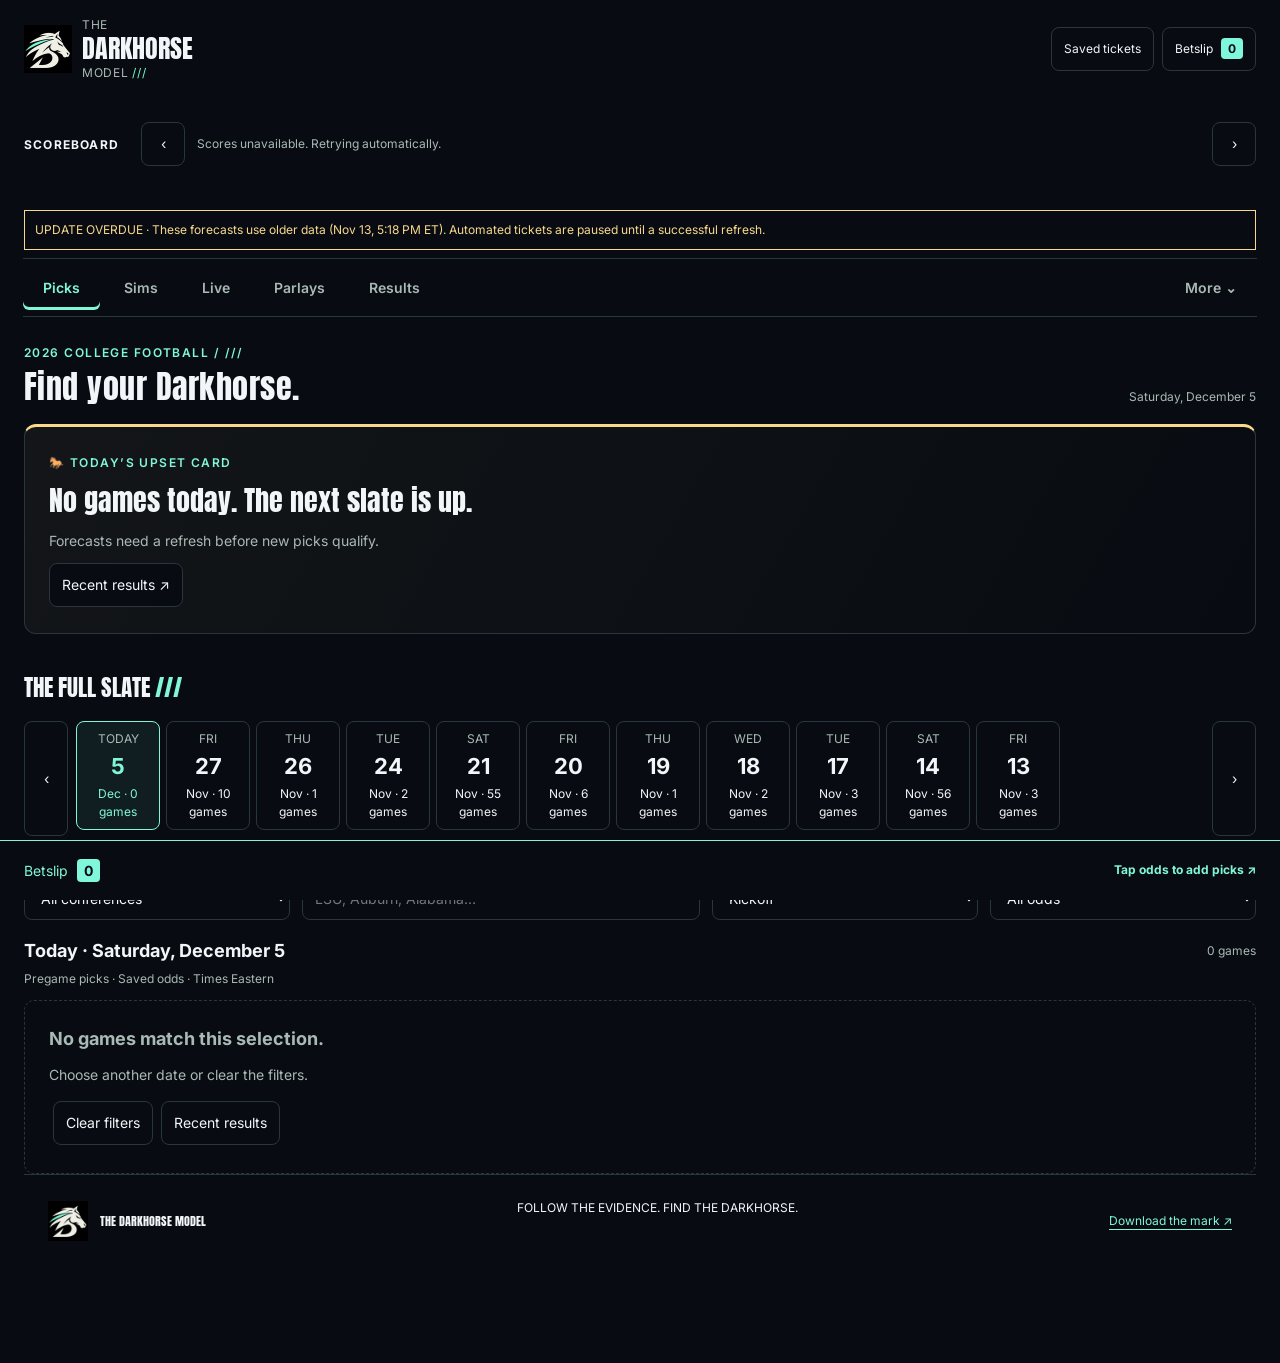
==== index.html @ 5a277da5 "Refresh Darkhorse data and preserve pregame forecasts" ====
<!doctype html><html lang="en"><head><meta charset="utf-8"><meta name="viewport" content="width=device-width,initial-scale=1"><title>The Darkhorse Model — College football intelligence</title><meta name="description" content="Real college football data, matchup forecasts, upset signals and transparent historical testing."><link rel="preload" href="assets/fonts/font-3.woff2" as="font" type="font/woff2" crossorigin><link rel="preload" href="assets/fonts/anton.woff2" as="font" type="font/woff2" crossorigin><link rel="stylesheet" href="fonts.css?v=20261108-redesign2"><link rel="stylesheet" href="style.css?v=20261108-redesign2"><link rel="stylesheet" href="seabiscuit.css?v=20261108-redesign2"><link rel="stylesheet" href="darkhorse-brand.css?v=20261108-redesign2"><link rel="icon" type="image/webp" href="assets/darkhorse-mark-96.webp"><meta name="theme-color" content="#090e0d"><link rel="stylesheet" href="matchup-brief.css?v=20261108-redesign2"><link rel="stylesheet" href="team-rankings.css?v=20261108-redesign2"><link rel="stylesheet" href="started-games.css?v=20261108-redesign2"><link rel="stylesheet" href="gameday.css?v=20261108-neon-picks"><link rel="canonical" href="https://darkhorsecfb.com/">
<meta property="og:type" content="website"><meta property="og:title" content="The Darkhorse Model | College Football Picks"><meta property="og:description" content="Outright underdogs. Real evidence. Explore model picks, Seabiscuit plays and matchup research."><meta property="og:url" content="https://darkhorsecfb.com/"><meta property="og:image" content="https://darkhorsecfb.com/assets/darkhorse-social-1200x630.png"><meta property="og:image:width" content="1200"><meta property="og:image:height" content="630"><meta name="twitter:card" content="summary_large_image"><meta name="twitter:site" content="@darkhorsecfb"><meta name="twitter:title" content="The Darkhorse Model"><meta name="twitter:description" content="Follow the evidence. Find the Darkhorse."><meta name="twitter:image" content="https://darkhorsecfb.com/assets/darkhorse-social-1200x630.png"></head><body class="gameday boot"><a class="brand-skip" href="#mainNavigation">Skip to the picks</a>
<header class="darkhorse-header">
<div class="masthead-foot"><span>INDEPENDENT COLLEGE FOOTBALL INTELLIGENCE</span><span class="status">CHECKING DATA UPDATE</span></div>
<a class="dh-brand" href="#" aria-label="The Darkhorse Model home"><img src="assets/darkhorse-mark-96.webp" alt="" width="48" height="48"><span class="brand-lockup"><small>THE</small><strong>DARKHORSE</strong><small>MODEL <i aria-hidden="true">///</i></small></span></a>
<div class="brand-signature" aria-hidden="true"><span>FOLLOW THE EVIDENCE.</span><span>FIND THE DARKHORSE.</span></div>
</header><main>


<div id="loading" role="status">Loading model picks…</div><nav id="mainNavigation" aria-label="Model sections"><button class="active" data-tab="slate">01 / Conference hub</button><button data-tab="lab">02 / Matchup report</button><button data-tab="archive">03 / History</button><button data-tab="test">04 / Prediction results</button><button data-tab="method">05 / How it works</button></nav><div id="rankingLegend" aria-label="Ranking sources and dates"></div><section id="lab" class="tab" hidden><div class="picker"><label>Conference<select id="matchConference"><option value="all">All conferences</option></select></label><label>Choose a scheduled matchup<select id="game"><option>Loading games…</option></select></label><div><div class="eyebrow">NO MANUAL STAT ENTRY</div><small>All team statistics are calculated from loaded games.</small></div></div><div class="notice"><b>RESEARCH MODEL</b> Real data; experimental probabilities. Check the matchup intelligence report for availability, QB evidence, weather and situational coverage. Context reports do not change the main score unless explicitly marked.</div><div class="layout"><div><article><div class="sectionhead"><div><div class="eyebrow" id="kickoff"></div><h2 id="matchTitle">Matchup</h2></div><span class="pill" id="label"></span></div><p id="venue" class="tiny"></p><h3 id="headline"></h3><p id="verdict"></p><p id="matchCoverage" class="tiny" aria-live="polite"></p><div id="coachChangeReport"></div><div class="stormmeter"><span>THE MATCHUP, EXPLAINED</span><b id="stormcount"></b></div><div id="signals"></div></article><article><h2>The numbers behind the matchup</h2><p class="tiny">Current season through the latest checked inputs. “Successful plays” gain enough yards to keep a drive on track. For defensive success allowed, lower is better. Rankings compare the teams in the loaded upcoming schedule.</p><div class="tablewrap"><table id="comparison"></table></div><details class="technical"><summary>What do these stats mean?</summary><p><b>Team strength rating:</b> a rating based on previous wins and losses, with more credit for beating stronger opponents. Higher means stronger. This is also called Elo.</p><p><b>Successful play:</b> gains at least half the yards needed on first down, 70% on second down, or enough for a first down on third or fourth down.</p><p><b>Successful-play advantage:</b> your offense’s successful-play rate minus the rate your defense allows. A positive number is favorable. “pp” means percentage points: 45% minus 40% equals +5 percentage points.</p><p><b>Big-play rate:</b> the share of counted offensive plays gaining at least 20 yards. Small samples are blended toward a common baseline so one game does not dominate the rating.</p></details></article><article class="odditiespanel"><div class="eyebrow">THE DEEP CUTS</div><h2>Matchup oddities</h2><p class="tiny">Verified history and player performances. Interesting context—not automatic prediction bonuses. Current coach and player facts are available only where verified.</p><div id="oddities"></div></article><article class="historypanel"><div class="eyebrow">THE RIVALRY FILE</div><h2>These teams have a history.</h2><div id="historySummary"></div><div class="historyfilters"><button data-history="all" class="active">All meetings</button><button data-history="venue">At this stadium</button></div><div id="historyTable" class="tablewrap"></div><p id="historyNote" class="tiny"></p></article><article><h2>Venue & schedule</h2><div id="contextReport"></div></article><article id="matchupIntelligence"><div class="eyebrow">MATCHUP INTELLIGENCE</div><h2>The details that matter.</h2><div id="contextStatus" role="status">Loading matchup research…</div><div id="contextCards"></div></article></div><aside><article class="forecast"><div class="eyebrow">PROJECTED SCORE · MAIN PICK</div><div id="marketInfo" class="marketinfo"></div><div class="score"><div><div id="awayLogo" class="scorelogo"></div><span id="an"></span><strong id="as"></strong><small>AWAY</small></div><span class="dash">:</span><div><div id="homeLogo" class="scorelogo"></div><span id="hn"></span><strong id="hs"></strong><small>HOME</small></div></div><div class="prob"><span id="ap"></span><span id="hp"></span></div><div class="track"><i id="bar"></i></div><p id="scoreNote"></p><p id="range"></p><div id="matchMeter"></div><div id="similarUpsets"></div><div class="metrics"><div><small>UNDERDOG WIN CHANCE</small><b id="upset"></b></div><div><small>21+ POINT WIN, EITHER TEAM</small><b id="blowout"></b></div></div><p id="edge"></p><button id="export">Export matchup report ↓</button><p class="tiny">Rounded score picks. A one-point display tiebreak goes to the model favorite when rounding would produce a tie (home team for an exact 50/50); win probabilities remain unchanged. Not an overtime simulation.</p></article><article><h2>Why the model leans this way</h2><div id="driverSummary"></div><details class="technical"><summary>See the calculation</summary><p class="tiny">These numbers describe the model’s calculation, not guaranteed effects. Positive numbers move the pick toward the home team; negative numbers move it toward the visitor. The starting value (“intercept”) and all contributions add up to the predicted point difference.</p><div id="drivers"></div></details></article><article><h2>Source check</h2><div id="sources"></div><p class="tiny">The update banner shows when forecast inputs were last checked. Refreshes are saved snapshots; scores and prices are not a real-time feed.</p></article></aside></div></section><section id="slate" class="tab"><article><div class="hubheading"><div><div class="eyebrow">THE SATURDAY BOARD</div><h2>Find your conference.</h2><p>Scores, upset signals and the stories behind the matchup.</p></div><span class="pill">2026 SEASON</span></div><div id="conferenceTabs" class="conferenceTabs"></div><div class="filters"><label>Conference<select id="conference"><option value="all">All conferences</option></select></label><label>Schedule<select id="week"><option value="this">This week</option><option value="next">Next week</option><option value="all">All loaded games</option></select></label><label>Sort within conference<select id="sort"><option value="date">Kickoff</option><option value="upset">Upset probability</option><option value="storm">Warning signals</option><option value="blowout">Blowout probability</option></select></label><label>Find a team<input type="search" id="search" placeholder="LSU, Auburn, Alabama…"></label></div><div id="startedGames" aria-live="polite"></div><div id="boardStats" class="boardStats"></div><p class="tiny">Conference membership is current. Cross-conference games are grouped separately when viewing all conferences. Forecasts use the latest successfully checked data shown above.</p><section class="spotlightsection"><div class="eyebrow">THE UPSET SHORTLIST</div><h2 id="spotlightTitle">Top upset signals this week</h2><p class="tiny">Ranked within your filters by different types of warning signs, then the model’s win probability for the market underdog. Posted, non-pick’em spreads only. This is a screening rule, not a validated betting recommendation.</p><div id="spotlight" class="gamegrid"></div></section><p class="tiny" id="oddsTimestamp"></p><div id="radar"></div></article></section><section id="archive" class="tab" hidden><article><div class="eyebrow">2016–2026 · MATCHUP ARCHIVE</div><h2>The history room.</h2><p>Select any two teams. Explore their meetings, final scores, last wins and stadium records.</p><div class="filters"><label>Team A<select id="historyA"></select></label><label>Team B<select id="historyB"></select></label><label>Stadium<select id="archiveVenue"><option value="">All stadiums</option></select></label></div><div id="archiveSummary"></div><div id="archiveTable" class="tablewrap"></div><p id="archiveNote" class="tiny"></p><h2>Series oddities</h2><div id="archiveFacts"></div><p class="tiny">Historical results are descriptive. The score model’s training window is still 2025–26; it does not treat old wins under different coaches as automatic point adjustments.</p></article></section><section id="test" class="tab" hidden><div id="pickResults" aria-live="polite"><article><h2>Our picks. The results.</h2><p>Loading saved picks…</p></article></div></section><section id="method" class="tab" hidden><article><div class="eyebrow">DATA FIRST. STORIES SECOND.</div><h2>What is—and isn’t—in this model.</h2><p id="dataSummary"></p><table><tr><th>Factor</th><th>Status</th><th>Use</th></tr><tr><td>Team strength / opponent quality</td><td>Included</td><td>Elo initialized equally in 2025, updated chronologically; 25% regression between seasons.</td></tr><tr><td>Net success rate / explosive plays</td><td>Included</td><td>Derived from earlier-date FBS play-by-play and adjusted for each opposing offense and defense. Small samples shrink toward average. Elo remains a separate previous-results feature.</td></tr><tr><td>Offense / defense / home & road</td><td>Included</td><td>Main FBS forecasts use current-season opponent-adjusted points, yards and success rates. Venue is separated during adjustment. Raw records and home/road splits remain descriptive; FCS games are excluded from adjusted performance.</td></tr><tr><td>Post–big win / look-ahead</td><td>Experimental</td><td>Big win = beating a team with pregame Elo ≥1600. Look-ahead = scheduled opponent within 14 days rated ≥100 Elo above current opponent.</td></tr><tr><td>Evening performance</td><td>Experimental</td><td>Kickoff ≥7 p.m. Eastern; not necessarily nighttime at the venue. TBA times excluded.</td></tr><tr><td>Head-to-head</td><td>Experimental / short history</td><td>2016–2026 meeting results and stadium filters are available in each matchup report. The experimental model still uses only recent 2025–26 residuals; older results are descriptive, not automatic point adjustments.</td></tr><tr><td>Specific stadium / crowd hostility</td><td>Partial</td><td>Home-field and team home/road residuals included. Exact-stadium records from loaded 2016–2026 games are displayed; stadium-specific effect and crowd intensity are not separately estimated.</td></tr><tr><td>Injuries / QB experience / motivation</td><td>Reported context</td><td>Public availability and QB evidence are refreshed where available. Numerical injury effects and motivation adjustments are not fitted.</td></tr><tr><td>Weather / travel / special teams</td><td>Reported context</td><td>Travel and available weather reports are refreshed. They are not numerical score adjustments; special teams modeling remains incomplete.</td></tr><tr><td>Market spread / TV channel</td><td>Displayed snapshot</td><td>ESPN game listings and provider odds, with retrieval timestamp. Market spread defines the underdog for the upset meter but does not change the underlying score prediction.</td></tr></table><h3>Play-level definitions</h3><p id="definitions"></p><p>Missing play-by-play is excluded from rate denominators, not counted as failed plays. Incomplete game coverage and excluded plays mean these are our calculated rates, not an official provider’s success-rate measure. No garbage-time filter is applied. Raw profile statistics are labeled separately from the opponent-adjusted estimates used in the main FBS forecast.</p><h3>Training and testing</h3><p>Two standardized ridge regressions predict home margin and combined points (fixed penalty 30). The core model uses Elo, home field and opponent-adjusted net success rate, scoring balance, scoring environment, explosive rate and yards. Separate offensive and defensive ratings are fitted to earlier-date FBS results with three game-equivalents of shrinkage per team. This replaces raw performance inputs; no extra schedule bonus is added. Non-FBS matchups retain the unadjusted forecast and are labeled. The context model adds home/road residuals, rest, post-win, look-ahead, evening and series effects. Team-specific residuals are heavily shrunk. Rankings are descriptive and are not added again as separate predictors.</p><p>Pregame snapshots use only results from earlier calendar dates. Training begins with 100 eligible games; each later date is held out together. Eligibility requires at least three prior games and 80 eligible offensive plays for each team. Model weights are then refit on all eligible completed games for upcoming forecasts. Source corrections and retrospective schedule availability mean this is a reconstructed backtest, not a fully archived point-in-time production trial.</p><p>Win and 21+ margin probabilities use a normal distribution of margin error. Held-out intervals use each training fit’s residual standard deviation (floor 10 points); upcoming forecasts use held-out error spread when enough observations exist. These intervals do not include all parameter, injury or data uncertainty. A normal approximation misses some football scoring structure.</p><h3>Matchup oddities</h3><p>Team streaks, last wins, one-score finishes, venue records and extreme results are calculated from loaded 2016–2026 regular-season schedules. They are not all-time claims; postseason completeness is not guaranteed. Coach trivia is sourced from official reporting. Player facts match athlete IDs in current 2026 rosters to prior 2023–26 matchup box scores, with explicit sample counts. These are descriptive performances, not proof a player performs better against that opponent than against other schools. Facts do not add points to the forecast.</p><h3>Upset meter & weekly shortlist</h3><p>The meter shows the model’s win probability for the market underdog. Missing spreads and pick’em games have no market underdog and no upset percentage. Risk labels are editorial: below 20% lower, 20–34% live possibility, 35–50% elevated, above 50% model favors the upset. The top three games in your filters are ranked by number of different warning-sign types, then win probability, and require a posted nonzero market spread. This rule is not itself backtested.</p><p>Sportsbook spread and model spread are separate. A negative number means that team is favored by that many points. Provider odds are retrieved snapshots, not live prices or bookmaker-update timestamps. TV listings can change, and unconfirmed kickoff times display TBA.</p><h3>The “perfect storm” standard</h3><p>We group warning signs into independent evidence families: competitive baseline, efficiency, location/schedule, and recent series. Three aligned families trigger “Multiple upset signals.” This is a transparent explanation rule, not a validated storm classifier. It cannot certify a perfect storm while major injury or QB inputs are missing. Blowout probability is shown separately; high variance can increase both upset and blowout tails.</p><h3>Data sources & next connections</h3><p><a href="https://www.espn.com/college-football/scoreboard" target="_blank" rel="noreferrer">ESPN schedules, results and game play-by-play</a> supply this snapshot. <a href="https://api.collegefootballdata.com/getting-started" target="_blank" rel="noreferrer">CollegeFootballData authenticated API access</a> is a possible next source for more historical advanced data. Historical regular-season schedules cover 2016–2026; postseason completeness is not guaranteed and missing team-seasons are disclosed. No API credential is configured here. The daily updater retrieves schedules, results and public availability reports. Numerical injury effects and a comprehensive historical motivation database are not yet fitted.</p></article><details class="technical"><summary>Historical model testing · separate from our saved-pick record</summary><div class="notice">The legacy-model evaluation below retains its original test cohort through October 18. It does not measure the new opponent-adjusted model; see its separate comparison in Prediction results. Current forecasts are rebuilt separately from this frozen historical test. <a href="integration-audit.json">Latest integration test</a> · <a href="model-archive-2026-10-20.json">Archived October 20 forecasts</a>.</div><article id="upsetHistory"></article><article><div class="eyebrow">SHOW THE WORK</div><h2>How accurate has the model been?</h2><p id="testIntro"></p><div id="testSummary" class="plainstats"></div><div class="notice">This is a test on past games, not a record of picks made live. It does not show whether the model beats sportsbook spreads.</div><div id="modelFinding" class="notice"></div><details class="technical"><summary>See detailed accuracy numbers</summary><p>A lower error means predictions were closer to the results. “Brier score” measures how close win probabilities were to what happened: lower is better. A model promising 80% ranges should contain the real result roughly 8 times out of 10.</p><div class="tablewrap"><table id="metrics"></table></div><h3>Did the win chances match reality?</h3><p>For example, teams given a 60% chance should win about 6 times out of 10 over many games. Small groups can vary a lot.</p><div class="tablewrap"><table id="calibration"></table></div></details><h3>Past games: our pick vs. the result</h3><p class="tiny">These picks were calculated afterward using earlier-game information. “Correct winner” does not necessarily mean the predicted score was close.</p><div class="tablewrap"><table id="heldout"></table></div></article></details></section><footer class="brand-footer"><a href="#" class="brand-footer-name"><img src="assets/darkhorse-mark-96.webp" width="55" height="55" alt="">THE DARKHORSE MODEL</a><span>FOLLOW THE EVIDENCE. FIND THE DARKHORSE.</span><a class="brand-download" href="assets/darkhorse-mark.png" download="darkhorse-logo.png">Download the mark ↗</a></footer></main><script src="live-updates.js?v=20261108-redesign1"></script><script src="team-rankings.js?v=20261108-neon-picks"></script><script src="started-games.js?v=20261108-redesign1"></script><script src="gameday-engine.js?v=20261108-redesign1"></script><script src="app.js?v=20261108-redesign3"></script><script src="seabiscuit.js?v=20261108-redesign1"></script><script src="parlays.js?v=20261108-redesign1"></script><script src="live-scores.js?v=20261108-redesign1"></script><script src="gameday.js?v=20261114-sims2"></script></body></html>
---- fonts.css ----
@font-face {
  font-family: 'Barlow Condensed';
  font-style: normal;
  font-weight: 600;
  font-display: swap;
  src: url(./assets/fonts/font-0.woff2) format('woff2');
}
@font-face {
  font-family: 'Barlow Condensed';
  font-style: normal;
  font-weight: 700;
  font-display: swap;
  src: url(./assets/fonts/font-1.woff2) format('woff2');
}
@font-face {
  font-family: 'Barlow Condensed';
  font-style: normal;
  font-weight: 800;
  font-display: swap;
  src: url(./assets/fonts/font-2.woff2) format('woff2');
}
@font-face {
  font-family: 'Inter';
  font-style: normal;
  font-weight: 400;
  font-display: swap;
  src: url(./assets/fonts/font-3.woff2) format('woff2');
}
@font-face {
  font-family: 'Inter';
  font-style: normal;
  font-weight: 500;
  font-display: swap;
  src: url(./assets/fonts/font-4.woff2) format('woff2');
}
@font-face {
  font-family: 'Inter';
  font-style: normal;
  font-weight: 600;
  font-display: swap;
  src: url(./assets/fonts/font-5.woff2) format('woff2');
}
@font-face {
  font-family: 'Inter';
  font-style: normal;
  font-weight: 700;
  font-display: swap;
  src: url(./assets/fonts/font-6.woff2) format('woff2');
}
@font-face {
  font-family: 'Inter';
  font-style: normal;
  font-weight: 800;
  font-display: swap;
  src: url(./assets/fonts/font-7.woff2) format('woff2');
}

@font-face{font-family:Anton;src:url(./assets/fonts/anton.woff2) format('woff2');font-style:normal;font-weight:400;font-display:swap}
---- style.css ----
/* Shared controls and research layouts. Brand and dashboard tokens have separate owners. */
*{box-sizing:border-box}html{color-scheme:dark;scroll-behavior:smooth;scroll-padding-top:80px}body{margin:0;font:14px/1.5 Inter,Arial,sans-serif;background:var(--bg);color:var(--ink)}[hidden]{display:none!important}button,input,select,textarea{font:inherit}button,a,input,select,summary{touch-action:manipulation}button,select,input,summary{min-height:44px}button,select,input{border:1px solid var(--line);border-radius:8px;background:var(--bg);color:var(--ink);padding:10px 12px}button,summary{cursor:pointer}button:hover,a:hover{color:var(--mint,var(--brand-mint));border-color:var(--mint,var(--brand-mint))}button:disabled{opacity:.65;cursor:not-allowed}button:focus-visible,a:focus-visible,input:focus-visible,select:focus-visible,summary:focus-visible,[tabindex]:focus-visible{outline:3px solid var(--mint,var(--brand-mint));outline-offset:3px}a{color:var(--mint,var(--brand-mint));text-underline-offset:4px}h1,h2,h3,h4,p{margin:0 0 12px}h1{font-size:32px;line-height:1.12}h2{font-size:24px;line-height:1.2}h3{font-size:18px}small,.tiny,.eyebrow,.tag,.pill{font-size:12px}.eyebrow{letter-spacing:.12em;font-weight:600;color:var(--mint,var(--brand-mint))}small,.tiny{color:var(--muted)}img{max-width:100%}article{border:1px solid var(--line);border-radius:12px;padding:20px;margin:0 0 16px}main{max-width:1320px;margin:auto;padding:0 24px 36px}.tab{min-width:0}.layout{display:grid;grid-template-columns:minmax(0,1.5fr) minmax(300px,1fr);gap:20px}.layout>*{min-width:0}.sectionhead,.sectionhead>div,.sectionhead h2{min-width:0}.sectionhead,.sectionhead>div,.prob,.sectionhead,.marketinfo,.metrics,.seriesstats,.tablewrap .historyteam{display:flex;gap:12px;justify-content:space-between}.metrics,.seriesstats{flex-wrap:wrap}.metrics>div,.seriesstats>div{flex:1;min-width:110px}.metrics b,.seriesstats b{display:block;font-size:24px}.picker,.filters{display:flex;flex-wrap:wrap;gap:12px;margin:20px 0}.picker label,.filters label{flex:1;min-width:180px}label{display:flex;flex-direction:column;gap:6px;font-size:12px;color:var(--muted)}input,select{width:100%;min-width:0}.tablewrap{max-width:100%;overflow:auto}table{width:100%;border-collapse:collapse;font-size:14px}th,td{text-align:left;padding:12px;border-bottom:1px solid var(--line)}td small{display:block}th{color:var(--muted)}details{border:1px solid var(--line);border-radius:8px;margin:12px 0;padding:0 14px}summary{padding:12px 0;font-weight:600}details>article{border:0;padding:12px 0}details p{margin:12px 0}.notice,.empty,.contextrow,.signal,.factcard{border-bottom:1px solid var(--line);padding:16px 0}.notice{font-size:13px;color:var(--muted)}.teamlogo{width:36px;height:36px;object-fit:contain;flex-shrink:0}.ranked-name{display:flex;flex-direction:column;gap:4px}.ranked-matchup{display:flex;gap:8px;align-items:center}.score{display:grid;grid-template-columns:1fr 20px 1fr;gap:10px;text-align:center;margin:20px 0}.score strong{display:block;font:48px/1.2 Anton,'Barlow Condensed',sans-serif}.scorelogo img{width:48px;height:48px}.dash{align-self:center}.prob{font-size:13px}.track,.metertrack{height:8px;background:var(--line);border-radius:9px;overflow:hidden;margin:10px 0}.track i,.metertrack i{display:block;height:100%;background:var(--mint)}.meterheading{display:flex;justify-content:space-between}.meterticks{display:flex;justify-content:space-between;font-size:12px}.meterlabel{display:block;margin:12px 0}.marketinfo{flex-wrap:wrap}.marketinfo p{width:100%;font-size:12px;color:var(--muted)}.marketinfo b,.marketinfo small{display:block}.driver{display:flex;justify-content:space-between;padding:8px;border-bottom:1px solid var(--line)}#driverSummary span{display:block}.historyteam{align-items:center}.historyteam img{width:26px;height:26px}.factsources a{display:inline-block;padding:10px}.historyfilters{display:flex;gap:8px}.technical{font-size:13px}.forecast{border-top:3px solid var(--mint)}.dh-chart svg{width:100%;height:auto}.dh-chart text{fill:var(--muted);font:12px Inter,sans-serif}.range-ends{display:flex;justify-content:space-between;font-size:12px}.gd-report-detail>article>h2{display:none}footer{max-width:1320px;margin:auto;border-top:1px solid var(--line);padding:24px;display:flex;justify-content:space-between;gap:20px;flex-wrap:wrap;font-size:12px}footer img{width:40px;height:40px;object-fit:contain}.brand-footer-name{min-height:44px;display:flex;align-items:center;gap:12px}.brand-footer-tagline{color:var(--muted)}@media(max-width:760px){main{padding:0 16px 28px}.layout{display:flex;flex-direction:column-reverse}.layout aside{width:100%}article{padding:16px}.picker{display:grid;grid-template-columns:1fr}.picker label{min-width:0}.picker>div,.notice{display:none}.score strong{font-size:40px}h1{font-size:28px}h2{font-size:22px}footer{padding:24px 16px}}@media(prefers-reduced-motion:reduce){html{scroll-behavior:auto}*,*:before,*:after{animation:none!important;transition:none!important;scroll-behavior:auto!important}}

footer>a{display:inline-flex;align-items:center;min-height:44px}

.tab{min-height:70vh}
---- seabiscuit.css ----
/* Weekly outright picks, with a separate Seabiscuit designation. */
.sb-week{padding:30px;border:1px solid #3e6d796e;border-radius:18px;background:radial-gradient(ellipse at 85% 0,#5542a92b,transparent 60%),linear-gradient(140deg,#0c2830b0,#101628 70%);box-shadow:0 15px 65px #0004;margin-bottom:28px;position:relative;overflow:hidden}.sb-week-head{display:flex;align-items:center;justify-content:space-between;gap:20px}.sb-week-head .eyebrow{font-size:12px;letter-spacing:.18em}.sb-week-head h2{font-size:clamp(31px,4.5vw,57px);font-weight:850;letter-spacing:-.055em;line-height:1;margin:15px 0 10px}.sb-week-head h2 span{color:#70fadd;text-shadow:0 0 30px #40ebbf55}.sb-week-head p{color:#aac2d6;font-size:13px;margin:0}.sb-week-head p b{color:#e1f8f6}.sb-count{display:flex;flex-direction:column;align-items:center;font-size:42px;font-weight:700;line-height:1;color:#93edda;padding:10px 15px;flex-shrink:0}.sb-count small{font-size:12px;font-weight:500;letter-spacing:.1em;color:#9cb8ce;margin-top:9px}
.sb-rule{display:flex;align-items:center;gap:16px;border:1px solid #a487474d;background:linear-gradient(100deg,#4a351d38,#4b3c1a10);border-radius:10px;padding:15px 20px;margin:25px 0 24px}.sb-horse{font-size:42px;color:#f6d389;line-height:1}.sb-rule b{font-size:14px;letter-spacing:.13em;color:#ffe5aa;font-weight:800}.sb-rule p{font-size:12px;color:#c5b797;margin:5px 0}.sb-rule small{font-size:12px;color:#a8b6c7;line-height:1.6}.sb-rule-active{border-color:#f7c76388;background:linear-gradient(100deg,#61471555,#31244160);box-shadow:0 0 35px #ffc6580d}.sb-rule-active small{color:#ffe0a6}.sb-live-dot{width:7px;height:7px;border-radius:50%;background:#fdd886;box-shadow:0 0 14px #ffc963;margin-left:auto;flex-shrink:0}.sb-scroll-note{display:flex;justify-content:space-between;gap:15px;color:#849fb8;font-size:12px;letter-spacing:.07em;margin:0 2px 13px}.sb-scroll-note span:last-child{letter-spacing:0;color:#a7c3d5}
.sb-rail{display:grid;grid-auto-flow:column;grid-auto-columns:calc((100% - 40px)/3);gap:20px;overflow-x:auto;scroll-snap-type:x mandatory;scrollbar-color:#327d7d #122136;scrollbar-width:thin;padding:3px 1px 17px}.sb-rail:focus-visible{outline:2px solid #88ddce;outline-offset:4px;border-radius:12px}.sb-rail article.sb-card{padding:20px;margin:0;border:1px solid #4cdfb67d;border-radius:14px;background:radial-gradient(circle at 50% 29%,#20b79320,transparent 45%),linear-gradient(160deg,#122c35,#101829 70%);box-shadow:inset 0 1px #67ebc330,0 0 20px #38efbf08;scroll-snap-align:start;position:relative;display:flex;flex-direction:column;min-width:0;overflow:hidden}.sb-card:before{content:"";position:absolute;top:0;left:15%;right:15%;height:2px;background:#7dffe1;box-shadow:0 0 18px #51efca;pointer-events:none}.sb-card-top{display:flex;align-items:center;justify-content:space-between;gap:9px;min-height:22px}.sb-badge{color:#87f7d7;font-size:12px;font-weight:750;letter-spacing:.07em;white-space:nowrap}.sb-location{font-size:12px;color:#91acc5;text-align:right;line-height:1.5}.sb-logo{height:96px;display:flex;align-items:center;justify-content:center;margin-top:23px}.sb-logo img.teamlogo{height:87px;width:87px;object-fit:contain;background:transparent;padding:0;border-radius:0;filter:drop-shadow(0 5px 16px #0007)}.sb-card h3{text-align:center;font-size:23px;margin:12px 0 0;line-height:1.2}.sb-odds{text-align:center;font-size:70px;font-weight:750;letter-spacing:-.055em;line-height:1.18;margin:9px 0 0;color:#7bffdb;text-shadow:0 0 28px #4ef5c938}.sb-market{font-size:12px;letter-spacing:.14em;text-align:center;color:#91c7c5;margin-top:1px}.sb-card .sb-opponent{text-align:center;font-size:17px;color:#d8e5f3;margin:14px 0 22px;font-weight:650}.sb-model{display:grid;grid-template-columns:1fr 1fr;gap:9px;padding:14px 0;border-top:1px solid #60768a40;border-bottom:1px solid #60768a40}.sb-model>div:last-child{text-align:right}.sb-model small{font-size:12px;letter-spacing:.04em;color:#8cabc3;display:block}.sb-model b{font-size:22px;display:block;color:#e4f7fa;font-weight:600;margin-top:5px;white-space:nowrap}.sb-model b span{color:#708ba3}.sb-card .sb-reason{font-size:12px;line-height:1.7;color:#b3c9db;min-height:56px;margin:15px 0}.sb-card .sb-kickoff{font-size:12px;color:#a4b9cf;line-height:1.8;margin:0 0 16px}.sb-card button.sb-report{display:flex;justify-content:space-between;gap:15px;border:1px solid #66c9b255;background:#5cf4d10d;color:#a4f4df;padding:11px 13px;font-size:12px;border-radius:8px;margin-top:auto;width:100%}.sb-card button.sb-report:hover{background:#5cf4d122;border-color:#73d9bf}.sb-card button.sb-report:focus-visible{outline:2px solid #fff;outline-offset:3px}.sb-source{font-size:12px;line-height:1.6;color:#829eb6;margin:13px 0 0}.sb-coverage{font-size:12px;line-height:1.7;color:#8ca9bf;margin:13px 0 0}.sb-empty{padding:20px 0;color:#b6c5d8;font-size:13px;line-height:1.7}
.sb-rail article.sb-special{border-color:#ffd478b3;background:radial-gradient(circle at 50% 29%,#eabb4427,transparent 47%),linear-gradient(150deg,#332c29,#16172a 80%);box-shadow:inset 0 1px #fff0bc50,0 0 28px #ffcc6117}.sb-special:before{background:#ffe4a0;box-shadow:0 0 22px #ffd575}.sb-special .sb-badge{color:#ffe6a3;text-shadow:0 0 12px #ffcf6c66}.sb-special .sb-odds{color:#ffe29a;text-shadow:0 0 30px #ffce6455}.sb-special .sb-market{color:#cfbd92}.sb-special button.sb-report{background:#ffd57413;border-color:#ffd57455;color:#ffe4aa}
#parlays .parlay-hero{padding:23px 27px;margin-bottom:22px;background:transparent;border-color:#344b6350}#parlays .parlay-hero h2{font-size:30px;margin:9px 0}#parlays .parlay-hero p{font-size:12px;margin:8px 0}#parlays .parlay-hero:after,#parlays .parlay-stamp{display:none}#parlays .parlay-categories button{background:#122238;border-color:#354c69;color:#d3e6f6}#parlays .parlay-categories span{color:#8faec6}#parlays .parlay-categories .selected{background:#193f45;border-color:#65dcc3;box-shadow:0 3px 0 #64e4c5}#parlays .parlay-categories .selected span{color:#94e5d4}#parlays .parlay-sectionhead p,#parlays .parlay-note{color:#9db6cb}#parlays .parlay-method{background:#111e30;border-color:#354963}
@media(max-width:1050px){.sb-rail{grid-auto-columns:calc((100% - 20px)/2)}}@media(max-width:650px){.sb-week{padding:20px 16px}.sb-week-head{gap:10px}.sb-week-head .eyebrow{font-size:12px;line-height:1.6}.sb-week-head h2{font-size:34px}.sb-week-head p{font-size:12px}.sb-count{font-size:30px;padding:0}.sb-count small{font-size:12px}.sb-rule{gap:10px;padding:13px 12px;margin:20px 0}.sb-rule b{font-size:12px}.sb-rule p,.sb-rule small{font-size:12px}.sb-horse{font-size:31px}.sb-rail{grid-auto-columns:min(285px,92%);gap:14px}.sb-rail article.sb-card{padding:17px}.sb-odds{font-size:66px}.sb-scroll-note{font-size:12px;letter-spacing:0}.sb-logo{height:85px}.sb-logo img.teamlogo{width:77px;height:77px}.sb-card h3{font-size:22px}#parlays .parlay-hero{padding:20px}#parlays .parlay-hero h2{font-size:28px}#parlays .parlay-week{min-width:0;margin-top:16px}}
---- darkhorse-brand.css ----
/* Identity tokens: masthead, wordmark and editorial accents. Dashboard tokens are scoped in gameday.css. */
:root{--bg:#090e0d;--ink:#f0f0e6;--muted:#a9b9b3;--line:#31433b;--green:#78f5c6;--lime:#78f5c6;--brand-mint:#78f5c6;--brand-gold:#e9c883;--brand-display:Anton,'Barlow Condensed',Impact,sans-serif}
.darkhorse-header{max-width:1320px;margin:auto;display:flex;align-items:center;justify-content:space-between;gap:12px;padding:18px 24px;background:var(--bg)}.dh-brand{display:flex;align-items:center;gap:10px;color:var(--ink);text-decoration:none;flex-shrink:0}.dh-brand>img{width:48px;height:48px;object-fit:contain}.brand-lockup{display:flex;flex-direction:column;align-items:flex-start;gap:1px}.brand-lockup strong{font:26px/1.2 var(--brand-display);}.brand-lockup small{font-size:12px;line-height:1.2;letter-spacing:.06em;color:var(--muted)}.brand-lockup i{color:var(--brand-mint);font-style:normal}.brand-footer-name{font-family:var(--brand-display);color:var(--ink);text-decoration:none}.brand-skip{position:fixed;top:0;left:12px;transform:translateY(-120%);z-index:200;padding:12px;background:var(--bg)}.brand-skip:focus{transform:none}.masthead-foot,.brand-signature,.dh-hero,.brand-principles{display:none}.brand-seabiscuit-mark{width:24px;height:24px;object-fit:contain}@media(max-width:600px){.darkhorse-header{padding:10px 16px}.dh-brand>img{width:40px;height:40px}.brand-lockup strong{font-size:21px}.brand-lockup small{font-size:12px}.brand-lockup{column-gap:5px}}
---- matchup-brief.css ----
.matchup-brief { margin-top: 1.5rem; }
.matchup-brief h4 { color: #85f3d2; font-size: .85rem; letter-spacing: .1em; text-transform: uppercase; margin: 0 0 1rem; }
.brief-list { list-style: none; margin: 0; padding: 0; }
.brief-fact { position: relative; padding: 1.25rem 0 1.25rem 1.25rem; border-top: 1px solid rgba(235,238,226,.13); }
.brief-fact::before { content: ''; position: absolute; top: 1.8rem; left: 0; width: 5px; height: 5px; border-radius: 50%; background: #85f3d2; }
.brief-fact > strong { display: block; color: #f2f0e5; font-size: clamp(1.05rem,2vw,1.3rem); line-height: 1.45; font-weight: 700; }
.brief-fact > p { color: #c4d0c9; font-size: 1rem; line-height: 1.65; margin: .55rem 0; }
.brief-receipt { font-size: .82rem; color: #b3c6be; }
.brief-receipt summary, .brief-context > summary { cursor: pointer; padding: .4rem 0; }
.brief-receipt summary:hover, .brief-context > summary:hover { color: #9df8dc; }
.brief-receipt p { font-size: .85rem; line-height: 1.6; }
.brief-receipt ul { padding: 0 0 0 1rem; display: grid; gap: .55rem; }
.brief-receipt a { color: #b6e9d8; text-decoration: underline; text-underline-offset: 3px; overflow-wrap: anywhere; }
.brief-risks { margin: 1.5rem 0; padding: 1.25rem; background: rgba(215,177,112,.06); border: 1px solid rgba(215,177,112,.25); border-radius: 12px; }
.brief-risks h4 { color: #ebc98c; }
.brief-risks .brief-fact::before { background: #ebc98c; }
.brief-context { margin-top: .75rem; padding: .75rem 1rem; border: 1px solid rgba(235,238,226,.15); border-radius: 10px; }
.brief-context > summary { color: #e3e9df; font-weight: 600; }
.brief-method { font-size: .8rem !important; line-height: 1.6; color: #a7bab1; margin-top: 1.5rem; }
.matchup-brief details[open] > summary { margin-bottom: .6rem; }
.matchup-brief summary:focus-visible { outline: 2px solid #85f3d2; outline-offset: 5px; }
@media (max-width:600px) { .brief-risks { padding: 1rem; } .brief-fact { padding-left: 1rem; } .brief-fact > strong { font-size: 1.05rem; } }
.upset-research{margin-top:1.5rem;padding:1.2rem;border:1px solid #427868;border-radius:12px;background:rgba(64,138,111,.07)}
.upset-research h4{margin:.6rem 0}.upset-research details{margin-top:1rem}.upset-research summary{cursor:pointer;line-height:1.5}.upset-research li{margin:.65rem 0}.upset-research a{overflow-wrap:anywhere}
.research-comparison{display:grid;grid-template-columns:repeat(2,minmax(0,1fr));gap:1rem;margin:1rem 0}.research-comparison div{padding:.8rem;border:1px solid #365348;border-radius:8px}.research-comparison small,.research-comparison strong{display:block}.research-comparison strong{font-size:1.15rem;margin-top:.5rem}
@media(max-width:520px){.research-comparison{grid-template-columns:1fr}.upset-research{padding:1rem}}

.opponent-card { margin: 0 0 1.6rem; }
.opponent-card table { min-width: 0; width: 100%; }
.opponent-card th, .opponent-card td { white-space: normal; overflow-wrap: anywhere; }
---- team-rankings.css ----
/* Shared, immediately visible ranking badges on every matchup surface. */
.ranked-name{display:inline-flex;flex-direction:column;align-items:flex-start;gap:5px;vertical-align:middle;max-width:100%;text-align:left}
.team-ranks{display:flex!important;flex-wrap:wrap;align-items:center;gap:5px;line-height:1.25;letter-spacing:0;text-transform:none;font-family:Inter,Arial,sans-serif;font-size:12px;font-weight:700}
.team-ranks .rank-chip{display:inline-flex!important;align-items:center;white-space:nowrap;padding:4px 6px;border-radius:5px;border:1px solid #398b86;background:#10312e;color:#9ff4df;font:700 12px/1.2 Inter,Arial,sans-serif!important;letter-spacing:.02em!important;text-transform:none!important;box-shadow:none}
.team-ranks .rank-cfp{background:#332d1d;border-color:#897347;color:#f5d58d}
.team-ranks .rank-stale,.team-ranks .rank-missing{color:#c4c9c8;background:#252a2a;border-color:#54605d}
.rank-current{font:600 12px/1.2 Inter,Arial,sans-serif!important;color:#b6c9c3;text-transform:uppercase;letter-spacing:.04em}
.ranked-matchup{display:inline-flex;align-items:center;flex-wrap:wrap;gap:12px;max-width:100%}
.ranked-vs{font-size:12px;font-weight:500;color:#aabeb6}
.ranking-key{display:flex;flex-wrap:wrap;align-items:center;gap:12px 24px;padding:14px 20px;margin:0 0 24px;background:#0e1c19;border:1px solid #294139;border-radius:12px;color:#d6e3df;font:12px/1.5 Inter,Arial,sans-serif}
.ranking-key>b{color:#74e1c6;font-size:12px;letter-spacing:.12em}.ranking-key a{color:#b2ffeb;text-decoration:underline;text-underline-offset:3px}.rank-date{display:block;color:#9fb6ad;font-size:12px}.ranking-key-note{color:#9fb6ad;font-size:12px}
#matchTitle .ranked-name{font:inherit}.cardteam>span{min-width:0}.score .ranked-name{align-items:center;text-align:center}.score .team-ranks{justify-content:center}
.sb-card h3 .ranked-name{align-items:center}.sb-opponent .ranked-name{align-items:center}.ticket .ticket-match .ranked-name{font-size:13px}.ticket .ticket-team .team-ranks{margin:3px 0}
.sniper-teams{flex-wrap:wrap}.sniper-side{display:inline-flex;align-items:center;gap:12px;min-width:0}.sniper-side .ranked-name{font:inherit}
.historyteam .ranked-name{flex:1}.historyteam .team-ranks{gap:3px}.historyteam .rank-chip{font-size:12px!important;padding:3px 4px}.pr-team .ranked-name{font:inherit}.pr-team h3 .rank-chip{font:700 12px/1.2 Inter,Arial,sans-serif!important}.dh-selection .ranked-name{font:inherit}
@media(max-width:600px){.ranking-key{padding:12px;gap:12px 18px}.ranking-key>b{width:100%}.sniper-game>summary{align-items:flex-start;gap:15px;flex-direction:column}.sniper-teams{align-items:flex-start;flex-direction:column;gap:9px}.sniper-teams .sniper-at{margin-left:46px;font-size:12px}.ranked-matchup{gap:12px}.team-ranks{gap:4px}.ranking-key-note{flex-basis:100%}}
---- started-games.css ----
.started-section{margin:24px 0 30px;padding:24px;border:1px solid #31564a;border-top:3px solid #6af0c8;border-radius:12px;background:linear-gradient(135deg,#142a21,#0e1715)}.started-section>h2{font-size:30px;margin:8px 0}.started-section>h2>span{font:600 13px Arial;color:#9bc6b6;vertical-align:middle}.started-section>p{font-size:13px;line-height:1.6;color:#bbd1c8;max-width:760px}.started-grid{display:grid;grid-template-columns:repeat(auto-fit,minmax(min(100%,330px),1fr));gap:16px}.started-card{margin:0!important;padding:18px!important;border:1px solid #365a4c!important;background:#102219!important;min-width:0;border-radius:9px!important}.started-head{display:flex;justify-content:space-between;gap:10px;align-items:center;font:11px/1.5 Arial;margin-bottom:16px}.started-head>b{color:#98efd1}.started-head>span{color:#b7c4bf}.started-team{display:flex;align-items:center;gap:12px;margin:12px 0}.started-team .teamlogo{width:38px;height:38px}.started-team .ranked-name{flex:1;font-size:16px;font-weight:700}.started-team>strong{font-size:29px}.started-card .started-check{font-size:12px;color:#acc4b9;line-height:1.5}.started-picks{display:grid;gap:12px;border-top:1px solid #345044;border-bottom:1px solid #345044;padding:15px 0;margin:15px 0}.started-picks>div{display:flex;justify-content:space-between;gap:12px;align-items:center}.started-picks small{font:10px/1.4 Arial;color:#9fb4a8}.started-picks b{font:700 14px/1.4 Arial;color:#f4f7ed;text-align:right}.started-card .started-projection{font-size:12px;color:#c4d4cc}.started-card details{margin:14px 0;font-size:12px;line-height:1.6}.started-card summary{cursor:pointer;color:#82e6c0;font-weight:700}.started-source{font-size:12px;color:#89efca!important}.started-card details p{font-size:12px}.started-card details a{overflow-wrap:anywhere}@media(max-width:600px){.started-section{padding:14px}.started-section>h2{font-size:25px}.started-head{align-items:flex-start}.started-team .team-ranks{font-size:12px}}
---- gameday.css ----
/* Dashboard tokens: dense odds/data surfaces; brand palette stays in darkhorse-brand.css. */
body.gameday{--bg:#080c12;--ink:#f2f6f8;--line:#29353f;--mint:#80f7da;--gold:#f9d88c;--muted:#a9b9b3;background:var(--bg);color:var(--ink)}
.gd-header-actions{display:flex;gap:8px}.gd-header-actions b,.gd-slip-dock b{padding:3px 7px;background:var(--mint);color:var(--bg);border-radius:4px;margin-left:5px}.gd-header-actions button{font-size:12px}.gameday #mainNavigation{position:sticky;top:0;z-index:40;display:flex;gap:4px;margin:0 -1px 24px;padding:6px 0;background:var(--bg);border-top:1px solid var(--line);border-bottom:1px solid var(--line);overflow:visible}.gameday #mainNavigation>button,.gameday #mainNavigation summary{font-size:14px;font-weight:600;border:0;border-radius:6px;padding:12px 20px;color:var(--muted);background:none;white-space:nowrap}.gameday #mainNavigation .active{color:var(--mint);box-shadow:inset 0 -3px var(--mint)}#gdMore{position:relative;padding:0;margin:0 0 0 auto;border:0}#gdMore summary{list-style:none}#gdMore summary:after{content:' ⌄'}.gd-more-menu{position:absolute;right:0;top:100%;width:220px;background:var(--bg);padding:8px;border:1px solid var(--line);box-shadow:0 12px 40px #080c12}.gd-more-menu button{display:block;width:100%;text-align:left;border:0}.gameday #slate>article,.gameday #slate>#seabiscuitHub,.refresh-banner:not(.stale){display:none}.refresh-banner.stale{font-size:12px;padding:10px;border:1px solid var(--gold);color:var(--gold);margin:8px 0}.gd-ticker{height:104px;max-width:1320px;display:flex;gap:12px;align-items:center;margin:auto;padding:0 24px 12px}.gd-ticker-label{flex:0 0 105px}.gd-ticker-label b{font-size:12px;letter-spacing:.1em}.gd-ticker-label small{display:none}.gd-ticker>button{width:44px;flex-shrink:0}.gd-ticker-rail{display:flex;gap:8px;overflow:auto;min-width:0;scrollbar-width:thin;flex:1}.gd-tick{flex:0 0 180px;font-size:12px;text-align:left;padding:8px 10px;display:grid;gap:3px}.gd-tick-top{display:flex;justify-content:space-between;color:var(--mint)}.gd-tick-top em{font-style:normal;color:var(--muted)}.gd-tick-team{display:flex;align-items:center;gap:6px}.gd-tick-team img{width:18px;height:18px;object-fit:contain}.gd-tick-team strong{margin-left:auto}.gd-tick>small{display:none}.gd-score-empty{font-size:12px;color:var(--muted);padding:12px 0}.gd-feature-heading{display:flex;align-items:end;justify-content:space-between;gap:12px;margin-bottom:18px}.gd-feature-heading h1{font:32px/1.2 var(--brand-display);letter-spacing:.015em;margin:6px 0 0}.gd-feature-heading>span{font-size:12px;color:var(--muted)}.gd-feature-grid{display:grid;grid-template-columns:1.3fr 1fr 1fr;gap:16px}.gd-feature-card{margin:0;padding:20px;background:linear-gradient(135deg,#80f7da0c,transparent);border-top:3px solid var(--mint)}.gd-special{border-color:var(--gold);background:linear-gradient(135deg,#f9d88c12,transparent)}.gd-special .gd-card-head b{color:var(--gold)}.gd-feature-teams{display:flex;align-items:center;gap:12px;margin:18px 0}.gd-feature-teams>div{min-width:0;flex:1}.gd-feature-teams h2{font-size:20px;margin:0 0 4px}.gd-feature-teams span{font-size:12px;color:var(--muted)}.gd-feature-teams img{width:46px;height:46px}.gd-feature-odds{font-size:26px;font-weight:700;color:var(--mint);padding:8px 12px;white-space:nowrap}.gd-special .gd-feature-odds{color:var(--gold)}.gd-feature-odds small{display:block;font-size:12px;font-weight:400}.gd-feature-stats{display:grid;grid-template-columns:1fr 1fr;gap:14px;padding:14px 0;border-top:1px solid var(--line);border-bottom:1px solid var(--line)}.gd-feature-stats small{display:block;font-size:12px}.gd-feature-stats strong{font-size:25px;line-height:1.4}.gd-feature-card .sb-reason{display:block;min-height:68px;font-size:13px;line-height:1.55;margin:14px 0}.gd-feature-card .sb-source{display:block;font-size:12px;color:var(--muted);margin:10px 0 0}.sb-kickoff,.sb-reason,.sb-source{display:block}.gd-feature-empty{min-height:210px;margin:0;border-top:3px solid var(--gold);background:linear-gradient(120deg,#f9d88c0c,transparent);padding:24px}.gd-feature-empty h2{font:28px/1.2 var(--brand-display);margin:12px 0}.gd-feature-empty p{max-width:620px;color:var(--muted)}.gd-feature-empty>div{display:flex;gap:8px;flex-wrap:wrap}.gd-board-head{display:flex;justify-content:space-between;margin:36px 0 16px}.gd-board-head h2{font:23px var(--brand-display);margin:0}.gd-board-head span{color:var(--mint)}.gd-calendar{display:flex;gap:8px;margin:12px 0 16px}.gd-calendar>button{flex:0 0 44px}.gd-date-rail{display:flex;gap:6px;overflow:auto;flex:1;min-width:0;scroll-snap-type:x mandatory;scrollbar-width:thin;padding-bottom:6px}.gd-day{flex:0 0 84px;scroll-snap-align:start;padding:8px;display:flex;flex-direction:column;align-items:center;gap:2px}.gd-day small,.gd-day span{font-size:12px}.gd-day b{font-size:22px}.gd-day.selected{border-color:var(--mint);background:#80f7da12;color:var(--mint)}.gd-filters{display:grid;grid-template-columns:1fr 1.5fr 1fr 1fr;gap:12px;margin-bottom:20px}.gd-filters select,.gd-filters input{font-size:14px}.gd-grid-head{display:flex;justify-content:space-between;gap:12px;align-items:center;margin:18px 0 8px}.gd-grid-head h2{font-size:18px;margin:0}.gd-grid-head>span,.gd-muted{font-size:12px;color:var(--muted)}.gd-grid{display:grid;grid-template-columns:repeat(3,minmax(0,1fr));gap:14px}.gd-card{padding:18px;margin:0;background:linear-gradient(145deg,#80f7da06,transparent);min-width:0}.gd-card-head{display:flex;justify-content:space-between;gap:8px;font-size:12px;color:var(--muted)}.gd-card-head span:last-child{max-width:45%;text-align:right}.gd-card-head b{color:var(--mint)}.gd-matchup-teams{display:flex;gap:8px;align-items:center;margin:18px 0}.gd-matchup-teams>div{display:flex;gap:8px;align-items:center;flex:1;min-width:0}.gd-matchup-teams .ranked-name{font-size:14px;font-weight:600}.gd-matchup-teams .teamlogo{width:30px;height:30px}.gd-matchup-teams small,.gd-at{font-size:12px;color:var(--muted)}.gd-moneyline-pick{display:flex;align-items:center;justify-content:space-between;gap:12px;padding:12px;background:#80f7da0b;border:1px solid var(--line);border-radius:8px}.gd-moneyline-pick small{color:var(--mint);font-size:12px}.gd-moneyline-pick h3{font:600 16px/1.4 Inter,sans-serif;margin:4px 0}.gd-moneyline-pick span{font-size:12px;color:var(--muted)}.gd-price{font-size:16px;font-weight:600;min-width:68px}.gd-picked{border-color:var(--mint);color:var(--mint);background:#80f7da0c}.gd-price small{display:block;font-size:12px;font-weight:400}.gd-price.gd-in-ticket{box-shadow:inset 0 0 0 2px var(--mint)}.gd-price.gd-in-ticket:after{content:' ✓'}.gd-no-price{max-width:90px;text-align:right}.gd-projection{padding:14px 0 8px;margin:0;font-size:14px;font-weight:600}.gd-picks-row{display:grid;grid-template-columns:1fr 1fr;gap:12px;padding:12px 0;border-bottom:1px solid var(--line)}.gd-picks-row small{display:block;font-size:12px;color:var(--muted)}.gd-picks-row b{display:block;font-size:14px;margin-top:4px}.gd-card-why{font-size:13px;margin:12px 0}.gd-source{display:block;font-size:12px;color:var(--muted)}.gd-card-footer{display:flex;justify-content:space-between;align-items:center;gap:8px;margin-top:12px;font-size:12px}.gd-card-footer button,.gd-card-footer a{font-size:12px;min-height:44px;padding:12px 8px}.gd-card-footer a{display:inline-flex;align-items:center}.gd-all-markets{font-size:12px;margin:12px 0}.gd-all-markets summary{font-size:12px}.gd-match-moneylines,.gd-market-board{display:grid;grid-template-columns:1fr 1fr;gap:8px}.gd-market-price{display:flex;flex-direction:column;gap:4px;width:100%;margin:6px 0;font-size:13px}.gd-market-price span{font-weight:400}.gd-empty{grid-column:1/-1;padding:24px;border:1px dashed var(--line);border-radius:10px;color:var(--muted)}.gd-empty button{margin:4px}.gd-warning{font-size:12px;color:var(--gold);margin-top:10px}.gd-panel-head{display:flex;align-items:center;justify-content:space-between;gap:12px;margin-bottom:16px}.gd-panel-head h2{margin:0}.gd-live-team{display:grid;grid-template-columns:34px 1fr auto;gap:12px;align-items:center;padding:12px 0}.gd-live-team img{width:30px;height:30px;object-fit:contain}.gd-live-team>b{font-size:25px}.gd-live-team strong{font-size:16px}.gd-slip-dock{position:sticky;bottom:0;z-index:45;display:flex;width:100%;justify-content:space-between;align-items:center;gap:12px;padding:12px 24px;border-radius:0;background:var(--bg);color:var(--mint);border:0;border-top:1px solid var(--mint);min-height:60px}.gd-slip-dock strong{font-size:12px}.gd-slip-backdrop{position:fixed;inset:0;background:#080c12cc;z-index:90}.gd-slip{position:fixed;right:0;top:0;bottom:0;width:min(460px,100%);background:var(--bg);border-left:1px solid var(--line);z-index:100;overflow:auto;padding:20px;padding-bottom:calc(24px + env(safe-area-inset-bottom))}.gd-slip-heading{display:flex;justify-content:space-between;align-items:center;border-bottom:1px solid var(--line);padding-bottom:14px}.gd-slip-heading button{font-size:24px;width:44px}.gd-slip-open{overflow:hidden}.gd-slip .gd-builder{border:0;padding:16px 0;margin:0}.gd-slip .gd-panel-head{flex-wrap:wrap}.gd-build-auto{display:flex;flex-wrap:wrap;align-items:center;gap:8px;padding:16px 0}.gd-build-auto>div{width:100%}.gd-build-auto small{display:block}.gd-build-auto select{width:100px}.gd-build-auto button{flex:1;font-size:12px}.gd-ticket-math{display:grid;grid-template-columns:1fr 1fr;gap:14px;margin:20px 0}.gd-ticket-math strong{display:block;font-size:22px}.gd-ticket-math small{font-size:12px}.gd-ticket-actions{display:flex;gap:8px;flex-wrap:wrap}.gd-primary{background:var(--mint);color:var(--bg);font-weight:600}.gd-primary:hover{color:var(--bg)}.gd-leg{display:flex;gap:10px;padding:14px 0;border-bottom:1px solid var(--line);align-items:center}.gd-leg>div{flex:1;min-width:0}.gd-leg strong{font-size:14px}.gd-leg small{display:block;font-size:12px}.gd-leg button{flex-shrink:0;width:44px}.gd-tracker-stats{display:flex;flex-wrap:wrap;gap:20px;margin:20px 0}.gd-tracker-stats b{display:block;font-size:24px}.gd-tracker-stats small{display:block}.gd-tracked summary{display:flex;gap:12px;flex-wrap:wrap}.gd-tracked p{display:flex;justify-content:space-between;gap:12px}.gd-result-win{color:var(--mint)}.gd-result-loss,.gd-result-pending{color:var(--gold)}.gd-toast{position:fixed;bottom:75px;left:50%;transform:translateX(-50%);width:min(520px,calc(100% - 32px));z-index:110;background:var(--bg);border:1px solid var(--mint);padding:12px;display:flex;align-items:center;gap:12px;box-shadow:0 8px 30px #080c12;font-size:13px}.gd-toast button{font-size:12px;flex-shrink:0}.gd-lens{margin:20px 0;padding:20px;border:1px solid var(--mint);border-radius:12px}.gd-lens-layout{display:grid;grid-template-columns:1fr 1fr;align-items:center;gap:24px}.gd-orbit{position:relative;max-width:280px;margin:auto}.gd-orbit svg{width:100%;display:block}.gd-orbit-grid{fill:none;stroke:var(--line);stroke-width:1}.gd-orbit-base{fill:none;stroke:var(--line);stroke-width:8}#gdOrbitArc{fill:none;stroke:var(--mint);stroke-width:8}.gd-orbit-core{position:absolute;inset:0;display:flex;flex-direction:column;justify-content:center;align-items:center}.gd-orbit-core strong{font:44px var(--brand-display)}.gd-orbit-core span,.gd-orbit-core small{font-size:12px}.gd-lens-teams{display:flex;align-items:center;justify-content:center;gap:12px}.gd-lens-teams b{font-size:28px}.gd-slider-labels{display:flex;justify-content:space-between;font-size:12px}.gd-lens h3{font-size:16px;margin-top:16px}.gd-report-detail{margin:12px 0}.gameday #loading{padding:20px}.gameday #rankingLegend{font-size:12px}.gameday .ranking-badge,.gameday .ranking-current-label,.gameday .ranking-historical-label{font-size:12px}.gameday .sb-card{min-width:0}.gameday .sb-card .sb-reason,.gameday .sb-card .sb-kickoff,.gameday .sb-card .sb-source{display:block;font-size:12px}.gameday .sb-rail{max-width:100%}
@media(max-width:1100px){.gd-feature-grid{grid-template-columns:1fr 1fr}.gd-feature-card:first-child{grid-column:1/-1}.gd-feature-card:first-child .sb-reason{min-height:0}.gd-grid{grid-template-columns:1fr 1fr}}
@media(max-width:760px){.gd-header-actions button:first-child{display:none}.gd-header-actions button{padding:8px}.gameday #mainNavigation{margin-bottom:18px;gap:0}.gameday #mainNavigation>button,.gameday #mainNavigation summary{font-size:13px;padding:12px 13px;min-height:46px}.gd-ticker{padding:0 16px 8px;gap:8px}.gd-ticker>button{display:none}.gd-ticker-label{flex-basis:72px}.gd-tick{flex-basis:160px}.gd-feature-heading{display:block;margin:12px 0}.gd-feature-heading h1{font-size:28px}.gd-feature-heading>span{display:block;margin-top:5px}.gd-feature-grid{display:flex;flex-direction:column}.gd-feature-card{padding:16px}.gd-feature-card .sb-reason{min-height:0}.gd-feature-empty{padding:18px;min-height:230px}.gd-feature-empty h2{font-size:25px}.gd-feature-empty p{font-size:13px}.gd-feature-empty>div button{font-size:12px}.gd-feature-teams{margin:12px 0}.gd-feature-stats{padding:10px 0}.gd-feature-stats strong{font-size:24px}.gd-board-head{margin-top:28px}.gd-calendar>button{display:none}.gd-filters{grid-template-columns:1fr 1fr;gap:10px}.gd-filters input,.gd-filters select{font-size:16px}.gd-grid{grid-template-columns:1fr}.gd-grid-head h2{font-size:17px}.gd-card{padding:16px}.gd-slip-dock{padding:12px 16px}.gd-slip{padding:16px}.gd-lens-layout{grid-template-columns:1fr}.gd-orbit{width:200px}.gd-panel-head{flex-wrap:wrap}.gd-feature-card .gd-card-footer small{max-width:95px;text-align:right}.gameday .gd-market-price{min-width:0}.gd-matchup-teams .ranked-name{font-size:15px}.gd-card-footer>span{font-size:12px}.gd-more-menu{width:200px}}

.boot main{visibility:hidden;min-height:900px}.boot:after{content:"Loading model picks…";position:absolute;top:140px;left:24px;color:var(--muted);font-size:14px}.boot .darkhorse-header{min-height:90px}

/* Compact game cards: matchup, rankings, broadcast, then three model picks. */
.gd-pick-card { padding: 20px 18px 8px; background: #0c121a; border: 1px solid var(--line); border-radius: 12px; }
.gd-pick-card.gd-feature-card { padding: 20px 18px 8px; border-top: 1px solid var(--gold); }
.gd-pick-tag { margin-bottom: 18px; color: var(--gold); font-size: 11px; font-weight: 600; letter-spacing: .1em; }
.gd-saved-tag { color: var(--muted); letter-spacing: .025em; }
.gd-school-matchup { display: grid; grid-template-columns: minmax(0,1fr) 26px minmax(0,1fr); gap: 8px; align-items: start; }
.gd-school { min-width: 0; display: flex; flex-direction: column; align-items: center; text-align: center; }
.gd-school > .teamlogo { display: block; width: 64px; height: 64px; object-fit: contain; margin: 0 0 12px; }
.gd-logo-fallback { width: 64px; height: 64px; display: grid; place-items: center; margin-bottom: 12px; font-size: 20px; font-weight: 600; }
.gd-school h3 { display: flex; align-items: center; justify-content: center; min-height: 40px; max-width: 100%; margin: 0 0 10px; font: 17px/1.15 var(--brand-display); letter-spacing: .03em; overflow-wrap: anywhere; }
.gd-versus { margin-top: 25px; text-align: center; color: #8b9ca9; font-size: 11px; font-weight: 600; letter-spacing: .08em; }
.gd-school-ranks { display: grid; grid-template-columns: repeat(3,minmax(0,1fr)); width: 100%; max-width: 160px; }
.gd-school-ranks > span { display: flex; flex-direction: column; align-items: center; gap: 3px; border-right: 1px solid var(--line); }
.gd-school-ranks > span:last-child { border-right: 0; }
.gd-school-ranks small { font-size: 10px; color: #a9b9c4; line-height: 1.25; letter-spacing: .05em; }
.gd-school-ranks b { font: 600 13px/1.3 Inter,sans-serif; color: var(--ink); font-variant-numeric: tabular-nums; }
.gd-school-ranks sup { color: var(--gold); font-size: 10px; }
.gd-game-info { margin: 20px 0 17px; text-align: center; }
.gd-game-info p { margin: 0; font-size: 13px; line-height: 1.5; }
.gd-game-info time { font-weight: 600; white-space: nowrap; }
.gd-game-info .gd-game-location { margin-top: 5px; font-size: 12px; color: var(--muted); }
.gd-pick-strip { display: grid; grid-template-columns: repeat(3,minmax(0,1fr)); gap: 0; border-radius: 7px; }
.gd-pick-cell { position: relative; display: flex; flex-direction: column; align-items: center; justify-content: center; gap: 7px; width: 100%; min-width: 0; min-height: 72px; padding: 10px 5px; margin: 0; border: 1px solid color-mix(in srgb,var(--pick-color) 78%,#fff 22%); border-radius: 0; color: var(--ink); background: linear-gradient(115deg,color-mix(in srgb,var(--pick-color) 19%,#0c121a),color-mix(in srgb,var(--pick-second) 14%,#0c121a)); box-shadow: inset 0 0 14px color-mix(in srgb,var(--pick-color) 8%,transparent),0 0 9px color-mix(in srgb,var(--pick-color) 12%,transparent); }
.gd-pick-cell:first-child { border-radius: 7px 0 0 7px; }
.gd-pick-cell + .gd-pick-cell { margin-left: -1px; width: calc(100% + 1px); }
.gd-pick-cell:last-child { border-radius: 0 7px 7px 0; }
.gd-pick-cell > small { font: 500 9px/1.2 Inter,sans-serif; letter-spacing: .09em; color: #c6d2da; }
.gd-pick-value { display: flex; align-items: center; justify-content: center; gap: 6px; min-width: 0; }
.gd-pick-value .teamlogo { display: block; width: 25px; height: 25px; object-fit: contain; margin: 0; }
.gd-pick-value b { font: 600 20px/1.25 Inter,sans-serif; font-variant-numeric: tabular-nums; letter-spacing: -.035em; white-space: nowrap; }
.gd-pick-cell:disabled { opacity: 1; cursor: default; }
.gd-pick-cell.gd-pick-empty { border-color: var(--line); background: #101820; box-shadow: none; }
.gd-pick-cell:not(:disabled):hover { z-index: 1; background: linear-gradient(115deg,color-mix(in srgb,var(--pick-color) 30%,#0c121a),color-mix(in srgb,var(--pick-second) 22%,#0c121a)); border-color: color-mix(in srgb,var(--pick-color) 50%,#fff); color: #fff; }
.gd-pick-cell.gd-in-ticket { z-index: 1; box-shadow: inset 0 0 0 1px #f2f6f8,0 0 14px color-mix(in srgb,var(--pick-color) 28%,transparent); }
.gd-pick-cell.gd-in-ticket::after { content: '✓'; position: absolute; top: 3px; right: 5px; font-size: 10px; color: #fff; }
.gd-pick-cell:focus-visible { z-index: 2; outline: 2px solid #fff; outline-offset: 3px; }
.gd-pick-card .gd-card-footer { justify-content: center; margin-top: 4px; }
.gd-pick-card .gd-card-footer button { color: var(--muted); border: 0; background: transparent; font-size: 11px; }
.gd-pick-card .gd-card-footer button:hover { color: var(--mint); }
.gd-feature-grid { grid-template-columns: repeat(3,minmax(0,1fr)); }
@media (max-width:1100px) and (min-width:761px) { .gd-feature-card:first-child { grid-column: auto; } .gd-feature-grid { grid-template-columns: repeat(2,minmax(0,1fr)); } }
@media (max-width:380px) { .gd-pick-card, .gd-pick-card.gd-feature-card { padding-left: 12px; padding-right: 12px; } .gd-school h3 { font-size: 16px; } .gd-pick-value { gap: 4px; } .gd-pick-value b { font-size: 18px; } .gd-pick-value .teamlogo { width: 22px; height: 22px; } }
@media (max-width:380px) { .gameday #mainNavigation > button, .gameday #mainNavigation summary { padding-left: 8px; padding-right: 8px; font-size: 12px; } }
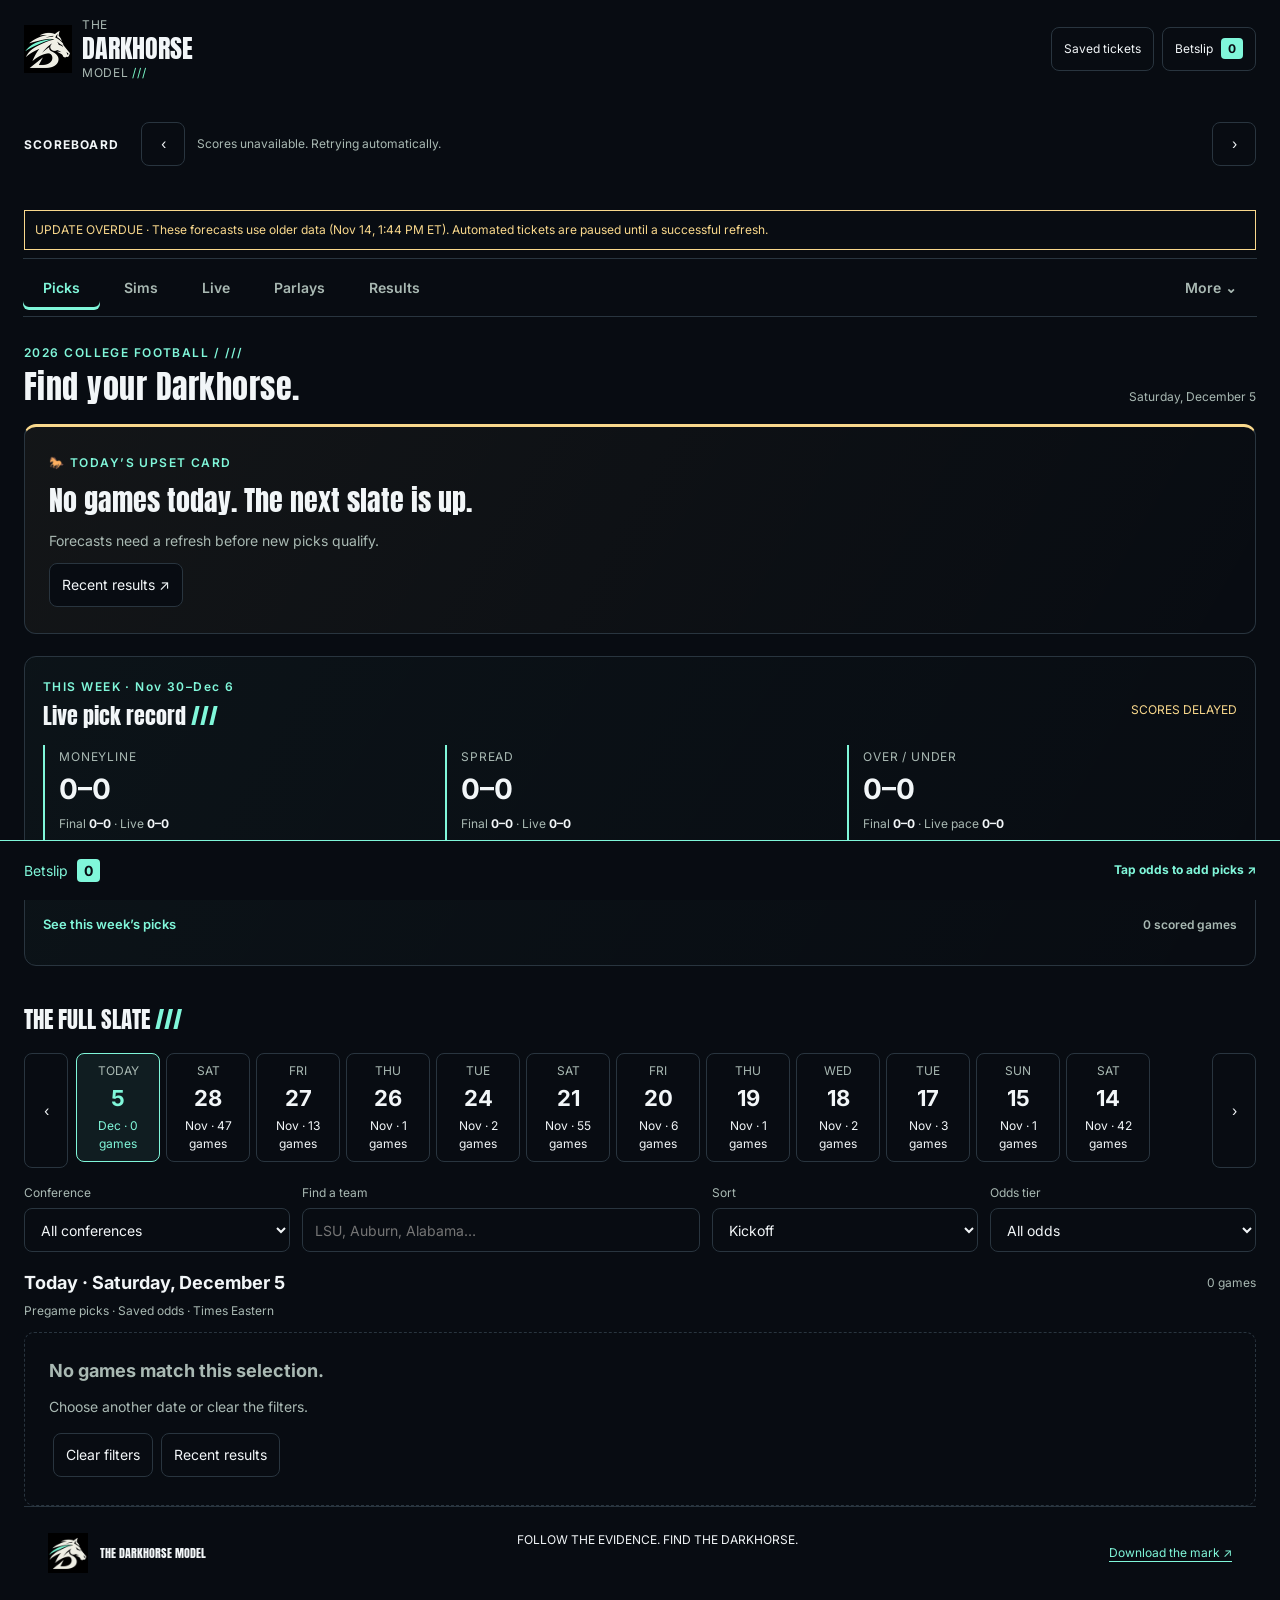
==== commit 7f53d161: "Refresh Darkhorse data and preserve pregame forecasts" ====
--- a/index.html
+++ b/index.html
@@ -1,4 +1,4 @@
-<!doctype html><html lang="en"><head><meta charset="utf-8"><meta name="viewport" content="width=device-width,initial-scale=1"><title>The Darkhorse Model — College football intelligence</title><meta name="description" content="Real college football data, matchup forecasts, upset signals and transparent historical testing."><link rel="preload" href="assets/fonts/font-3.woff2" as="font" type="font/woff2" crossorigin><link rel="preload" href="assets/fonts/anton.woff2" as="font" type="font/woff2" crossorigin><link rel="stylesheet" href="fonts.css?v=20261108-redesign2"><link rel="stylesheet" href="style.css?v=20261108-redesign2"><link rel="stylesheet" href="seabiscuit.css?v=20261108-redesign2"><link rel="stylesheet" href="darkhorse-brand.css?v=20261108-redesign2"><link rel="icon" type="image/webp" href="assets/darkhorse-mark-96.webp"><meta name="theme-color" content="#090e0d"><link rel="stylesheet" href="matchup-brief.css?v=20261108-redesign2"><link rel="stylesheet" href="team-rankings.css?v=20261108-redesign2"><link rel="stylesheet" href="started-games.css?v=20261108-redesign2"><link rel="stylesheet" href="gameday.css?v=20261108-neon-picks"><link rel="canonical" href="https://darkhorsecfb.com/">
+<!doctype html><html lang="en"><head><meta charset="utf-8"><meta name="viewport" content="width=device-width,initial-scale=1"><title>The Darkhorse Model — College football intelligence</title><meta name="description" content="Real college football data, matchup forecasts, upset signals and transparent historical testing."><link rel="preload" href="assets/fonts/font-3.woff2" as="font" type="font/woff2" crossorigin><link rel="preload" href="assets/fonts/anton.woff2" as="font" type="font/woff2" crossorigin><link rel="stylesheet" href="fonts.css?v=20261108-redesign2"><link rel="stylesheet" href="style.css?v=20261108-redesign2"><link rel="stylesheet" href="seabiscuit.css?v=20261108-redesign2"><link rel="stylesheet" href="darkhorse-brand.css?v=20261108-redesign2"><link rel="icon" type="image/webp" href="assets/darkhorse-mark-96.webp"><meta name="theme-color" content="#090e0d"><link rel="stylesheet" href="matchup-brief.css?v=20261108-redesign2"><link rel="stylesheet" href="team-rankings.css?v=20261108-redesign2"><link rel="stylesheet" href="started-games.css?v=20261108-redesign2"><link rel="stylesheet" href="live-record.css?v=20261114-record1"><link rel="stylesheet" href="gameday.css?v=20261114-record1"><link rel="canonical" href="https://darkhorsecfb.com/">
 <meta property="og:type" content="website"><meta property="og:title" content="The Darkhorse Model | College Football Picks"><meta property="og:description" content="Outright underdogs. Real evidence. Explore model picks, Seabiscuit plays and matchup research."><meta property="og:url" content="https://darkhorsecfb.com/"><meta property="og:image" content="https://darkhorsecfb.com/assets/darkhorse-social-1200x630.png"><meta property="og:image:width" content="1200"><meta property="og:image:height" content="630"><meta name="twitter:card" content="summary_large_image"><meta name="twitter:site" content="@darkhorsecfb"><meta name="twitter:title" content="The Darkhorse Model"><meta name="twitter:description" content="Follow the evidence. Find the Darkhorse."><meta name="twitter:image" content="https://darkhorsecfb.com/assets/darkhorse-social-1200x630.png"></head><body class="gameday boot"><a class="brand-skip" href="#mainNavigation">Skip to the picks</a>
 <header class="darkhorse-header">
 <div class="masthead-foot"><span>INDEPENDENT COLLEGE FOOTBALL INTELLIGENCE</span><span class="status">CHECKING DATA UPDATE</span></div>
@@ -7,4 +7,4 @@
 </header><main>
 
 
-<div id="loading" role="status">Loading model picks…</div><nav id="mainNavigation" aria-label="Model sections"><button class="active" data-tab="slate">01 / Conference hub</button><button data-tab="lab">02 / Matchup report</button><button data-tab="archive">03 / History</button><button data-tab="test">04 / Prediction results</button><button data-tab="method">05 / How it works</button></nav><div id="rankingLegend" aria-label="Ranking sources and dates"></div><section id="lab" class="tab" hidden><div class="picker"><label>Conference<select id="matchConference"><option value="all">All conferences</option></select></label><label>Choose a scheduled matchup<select id="game"><option>Loading games…</option></select></label><div><div class="eyebrow">NO MANUAL STAT ENTRY</div><small>All team statistics are calculated from loaded games.</small></div></div><div class="notice"><b>RESEARCH MODEL</b> Real data; experimental probabilities. Check the matchup intelligence report for availability, QB evidence, weather and situational coverage. Context reports do not change the main score unless explicitly marked.</div><div class="layout"><div><article><div class="sectionhead"><div><div class="eyebrow" id="kickoff"></div><h2 id="matchTitle">Matchup</h2></div><span class="pill" id="label"></span></div><p id="venue" class="tiny"></p><h3 id="headline"></h3><p id="verdict"></p><p id="matchCoverage" class="tiny" aria-live="polite"></p><div id="coachChangeReport"></div><div class="stormmeter"><span>THE MATCHUP, EXPLAINED</span><b id="stormcount"></b></div><div id="signals"></div></article><article><h2>The numbers behind the matchup</h2><p class="tiny">Current season through the latest checked inputs. “Successful plays” gain enough yards to keep a drive on track. For defensive success allowed, lower is better. Rankings compare the teams in the loaded upcoming schedule.</p><div class="tablewrap"><table id="comparison"></table></div><details class="technical"><summary>What do these stats mean?</summary><p><b>Team strength rating:</b> a rating based on previous wins and losses, with more credit for beating stronger opponents. Higher means stronger. This is also called Elo.</p><p><b>Successful play:</b> gains at least half the yards needed on first down, 70% on second down, or enough for a first down on third or fourth down.</p><p><b>Successful-play advantage:</b> your offense’s successful-play rate minus the rate your defense allows. A positive number is favorable. “pp” means percentage points: 45% minus 40% equals +5 percentage points.</p><p><b>Big-play rate:</b> the share of counted offensive plays gaining at least 20 yards. Small samples are blended toward a common baseline so one game does not dominate the rating.</p></details></article><article class="odditiespanel"><div class="eyebrow">THE DEEP CUTS</div><h2>Matchup oddities</h2><p class="tiny">Verified history and player performances. Interesting context—not automatic prediction bonuses. Current coach and player facts are available only where verified.</p><div id="oddities"></div></article><article class="historypanel"><div class="eyebrow">THE RIVALRY FILE</div><h2>These teams have a history.</h2><div id="historySummary"></div><div class="historyfilters"><button data-history="all" class="active">All meetings</button><button data-history="venue">At this stadium</button></div><div id="historyTable" class="tablewrap"></div><p id="historyNote" class="tiny"></p></article><article><h2>Venue & schedule</h2><div id="contextReport"></div></article><article id="matchupIntelligence"><div class="eyebrow">MATCHUP INTELLIGENCE</div><h2>The details that matter.</h2><div id="contextStatus" role="status">Loading matchup research…</div><div id="contextCards"></div></article></div><aside><article class="forecast"><div class="eyebrow">PROJECTED SCORE · MAIN PICK</div><div id="marketInfo" class="marketinfo"></div><div class="score"><div><div id="awayLogo" class="scorelogo"></div><span id="an"></span><strong id="as"></strong><small>AWAY</small></div><span class="dash">:</span><div><div id="homeLogo" class="scorelogo"></div><span id="hn"></span><strong id="hs"></strong><small>HOME</small></div></div><div class="prob"><span id="ap"></span><span id="hp"></span></div><div class="track"><i id="bar"></i></div><p id="scoreNote"></p><p id="range"></p><div id="matchMeter"></div><div id="similarUpsets"></div><div class="metrics"><div><small>UNDERDOG WIN CHANCE</small><b id="upset"></b></div><div><small>21+ POINT WIN, EITHER TEAM</small><b id="blowout"></b></div></div><p id="edge"></p><button id="export">Export matchup report ↓</button><p class="tiny">Rounded score picks. A one-point display tiebreak goes to the model favorite when rounding would produce a tie (home team for an exact 50/50); win probabilities remain unchanged. Not an overtime simulation.</p></article><article><h2>Why the model leans this way</h2><div id="driverSummary"></div><details class="technical"><summary>See the calculation</summary><p class="tiny">These numbers describe the model’s calculation, not guaranteed effects. Positive numbers move the pick toward the home team; negative numbers move it toward the visitor. The starting value (“intercept”) and all contributions add up to the predicted point difference.</p><div id="drivers"></div></details></article><article><h2>Source check</h2><div id="sources"></div><p class="tiny">The update banner shows when forecast inputs were last checked. Refreshes are saved snapshots; scores and prices are not a real-time feed.</p></article></aside></div></section><section id="slate" class="tab"><article><div class="hubheading"><div><div class="eyebrow">THE SATURDAY BOARD</div><h2>Find your conference.</h2><p>Scores, upset signals and the stories behind the matchup.</p></div><span class="pill">2026 SEASON</span></div><div id="conferenceTabs" class="conferenceTabs"></div><div class="filters"><label>Conference<select id="conference"><option value="all">All conferences</option></select></label><label>Schedule<select id="week"><option value="this">This week</option><option value="next">Next week</option><option value="all">All loaded games</option></select></label><label>Sort within conference<select id="sort"><option value="date">Kickoff</option><option value="upset">Upset probability</option><option value="storm">Warning signals</option><option value="blowout">Blowout probability</option></select></label><label>Find a team<input type="search" id="search" placeholder="LSU, Auburn, Alabama…"></label></div><div id="startedGames" aria-live="polite"></div><div id="boardStats" class="boardStats"></div><p class="tiny">Conference membership is current. Cross-conference games are grouped separately when viewing all conferences. Forecasts use the latest successfully checked data shown above.</p><section class="spotlightsection"><div class="eyebrow">THE UPSET SHORTLIST</div><h2 id="spotlightTitle">Top upset signals this week</h2><p class="tiny">Ranked within your filters by different types of warning signs, then the model’s win probability for the market underdog. Posted, non-pick’em spreads only. This is a screening rule, not a validated betting recommendation.</p><div id="spotlight" class="gamegrid"></div></section><p class="tiny" id="oddsTimestamp"></p><div id="radar"></div></article></section><section id="archive" class="tab" hidden><article><div class="eyebrow">2016–2026 · MATCHUP ARCHIVE</div><h2>The history room.</h2><p>Select any two teams. Explore their meetings, final scores, last wins and stadium records.</p><div class="filters"><label>Team A<select id="historyA"></select></label><label>Team B<select id="historyB"></select></label><label>Stadium<select id="archiveVenue"><option value="">All stadiums</option></select></label></div><div id="archiveSummary"></div><div id="archiveTable" class="tablewrap"></div><p id="archiveNote" class="tiny"></p><h2>Series oddities</h2><div id="archiveFacts"></div><p class="tiny">Historical results are descriptive. The score model’s training window is still 2025–26; it does not treat old wins under different coaches as automatic point adjustments.</p></article></section><section id="test" class="tab" hidden><div id="pickResults" aria-live="polite"><article><h2>Our picks. The results.</h2><p>Loading saved picks…</p></article></div></section><section id="method" class="tab" hidden><article><div class="eyebrow">DATA FIRST. STORIES SECOND.</div><h2>What is—and isn’t—in this model.</h2><p id="dataSummary"></p><table><tr><th>Factor</th><th>Status</th><th>Use</th></tr><tr><td>Team strength / opponent quality</td><td>Included</td><td>Elo initialized equally in 2025, updated chronologically; 25% regression between seasons.</td></tr><tr><td>Net success rate / explosive plays</td><td>Included</td><td>Derived from earlier-date FBS play-by-play and adjusted for each opposing offense and defense. Small samples shrink toward average. Elo remains a separate previous-results feature.</td></tr><tr><td>Offense / defense / home & road</td><td>Included</td><td>Main FBS forecasts use current-season opponent-adjusted points, yards and success rates. Venue is separated during adjustment. Raw records and home/road splits remain descriptive; FCS games are excluded from adjusted performance.</td></tr><tr><td>Post–big win / look-ahead</td><td>Experimental</td><td>Big win = beating a team with pregame Elo ≥1600. Look-ahead = scheduled opponent within 14 days rated ≥100 Elo above current opponent.</td></tr><tr><td>Evening performance</td><td>Experimental</td><td>Kickoff ≥7 p.m. Eastern; not necessarily nighttime at the venue. TBA times excluded.</td></tr><tr><td>Head-to-head</td><td>Experimental / short history</td><td>2016–2026 meeting results and stadium filters are available in each matchup report. The experimental model still uses only recent 2025–26 residuals; older results are descriptive, not automatic point adjustments.</td></tr><tr><td>Specific stadium / crowd hostility</td><td>Partial</td><td>Home-field and team home/road residuals included. Exact-stadium records from loaded 2016–2026 games are displayed; stadium-specific effect and crowd intensity are not separately estimated.</td></tr><tr><td>Injuries / QB experience / motivation</td><td>Reported context</td><td>Public availability and QB evidence are refreshed where available. Numerical injury effects and motivation adjustments are not fitted.</td></tr><tr><td>Weather / travel / special teams</td><td>Reported context</td><td>Travel and available weather reports are refreshed. They are not numerical score adjustments; special teams modeling remains incomplete.</td></tr><tr><td>Market spread / TV channel</td><td>Displayed snapshot</td><td>ESPN game listings and provider odds, with retrieval timestamp. Market spread defines the underdog for the upset meter but does not change the underlying score prediction.</td></tr></table><h3>Play-level definitions</h3><p id="definitions"></p><p>Missing play-by-play is excluded from rate denominators, not counted as failed plays. Incomplete game coverage and excluded plays mean these are our calculated rates, not an official provider’s success-rate measure. No garbage-time filter is applied. Raw profile statistics are labeled separately from the opponent-adjusted estimates used in the main FBS forecast.</p><h3>Training and testing</h3><p>Two standardized ridge regressions predict home margin and combined points (fixed penalty 30). The core model uses Elo, home field and opponent-adjusted net success rate, scoring balance, scoring environment, explosive rate and yards. Separate offensive and defensive ratings are fitted to earlier-date FBS results with three game-equivalents of shrinkage per team. This replaces raw performance inputs; no extra schedule bonus is added. Non-FBS matchups retain the unadjusted forecast and are labeled. The context model adds home/road residuals, rest, post-win, look-ahead, evening and series effects. Team-specific residuals are heavily shrunk. Rankings are descriptive and are not added again as separate predictors.</p><p>Pregame snapshots use only results from earlier calendar dates. Training begins with 100 eligible games; each later date is held out together. Eligibility requires at least three prior games and 80 eligible offensive plays for each team. Model weights are then refit on all eligible completed games for upcoming forecasts. Source corrections and retrospective schedule availability mean this is a reconstructed backtest, not a fully archived point-in-time production trial.</p><p>Win and 21+ margin probabilities use a normal distribution of margin error. Held-out intervals use each training fit’s residual standard deviation (floor 10 points); upcoming forecasts use held-out error spread when enough observations exist. These intervals do not include all parameter, injury or data uncertainty. A normal approximation misses some football scoring structure.</p><h3>Matchup oddities</h3><p>Team streaks, last wins, one-score finishes, venue records and extreme results are calculated from loaded 2016–2026 regular-season schedules. They are not all-time claims; postseason completeness is not guaranteed. Coach trivia is sourced from official reporting. Player facts match athlete IDs in current 2026 rosters to prior 2023–26 matchup box scores, with explicit sample counts. These are descriptive performances, not proof a player performs better against that opponent than against other schools. Facts do not add points to the forecast.</p><h3>Upset meter & weekly shortlist</h3><p>The meter shows the model’s win probability for the market underdog. Missing spreads and pick’em games have no market underdog and no upset percentage. Risk labels are editorial: below 20% lower, 20–34% live possibility, 35–50% elevated, above 50% model favors the upset. The top three games in your filters are ranked by number of different warning-sign types, then win probability, and require a posted nonzero market spread. This rule is not itself backtested.</p><p>Sportsbook spread and model spread are separate. A negative number means that team is favored by that many points. Provider odds are retrieved snapshots, not live prices or bookmaker-update timestamps. TV listings can change, and unconfirmed kickoff times display TBA.</p><h3>The “perfect storm” standard</h3><p>We group warning signs into independent evidence families: competitive baseline, efficiency, location/schedule, and recent series. Three aligned families trigger “Multiple upset signals.” This is a transparent explanation rule, not a validated storm classifier. It cannot certify a perfect storm while major injury or QB inputs are missing. Blowout probability is shown separately; high variance can increase both upset and blowout tails.</p><h3>Data sources & next connections</h3><p><a href="https://www.espn.com/college-football/scoreboard" target="_blank" rel="noreferrer">ESPN schedules, results and game play-by-play</a> supply this snapshot. <a href="https://api.collegefootballdata.com/getting-started" target="_blank" rel="noreferrer">CollegeFootballData authenticated API access</a> is a possible next source for more historical advanced data. Historical regular-season schedules cover 2016–2026; postseason completeness is not guaranteed and missing team-seasons are disclosed. No API credential is configured here. The daily updater retrieves schedules, results and public availability reports. Numerical injury effects and a comprehensive historical motivation database are not yet fitted.</p></article><details class="technical"><summary>Historical model testing · separate from our saved-pick record</summary><div class="notice">The legacy-model evaluation below retains its original test cohort through October 18. It does not measure the new opponent-adjusted model; see its separate comparison in Prediction results. Current forecasts are rebuilt separately from this frozen historical test. <a href="integration-audit.json">Latest integration test</a> · <a href="model-archive-2026-10-20.json">Archived October 20 forecasts</a>.</div><article id="upsetHistory"></article><article><div class="eyebrow">SHOW THE WORK</div><h2>How accurate has the model been?</h2><p id="testIntro"></p><div id="testSummary" class="plainstats"></div><div class="notice">This is a test on past games, not a record of picks made live. It does not show whether the model beats sportsbook spreads.</div><div id="modelFinding" class="notice"></div><details class="technical"><summary>See detailed accuracy numbers</summary><p>A lower error means predictions were closer to the results. “Brier score” measures how close win probabilities were to what happened: lower is better. A model promising 80% ranges should contain the real result roughly 8 times out of 10.</p><div class="tablewrap"><table id="metrics"></table></div><h3>Did the win chances match reality?</h3><p>For example, teams given a 60% chance should win about 6 times out of 10 over many games. Small groups can vary a lot.</p><div class="tablewrap"><table id="calibration"></table></div></details><h3>Past games: our pick vs. the result</h3><p class="tiny">These picks were calculated afterward using earlier-game information. “Correct winner” does not necessarily mean the predicted score was close.</p><div class="tablewrap"><table id="heldout"></table></div></article></details></section><footer class="brand-footer"><a href="#" class="brand-footer-name"><img src="assets/darkhorse-mark-96.webp" width="55" height="55" alt="">THE DARKHORSE MODEL</a><span>FOLLOW THE EVIDENCE. FIND THE DARKHORSE.</span><a class="brand-download" href="assets/darkhorse-mark.png" download="darkhorse-logo.png">Download the mark ↗</a></footer></main><script src="live-updates.js?v=20261108-redesign1"></script><script src="team-rankings.js?v=20261108-neon-picks"></script><script src="started-games.js?v=20261108-redesign1"></script><script src="gameday-engine.js?v=20261108-redesign1"></script><script src="app.js?v=20261108-redesign3"></script><script src="seabiscuit.js?v=20261108-redesign1"></script><script src="parlays.js?v=20261108-redesign1"></script><script src="live-scores.js?v=20261108-redesign1"></script><script src="gameday.js?v=20261114-sims2"></script></body></html>
+<div id="loading" role="status">Loading model picks…</div><nav id="mainNavigation" aria-label="Model sections"><button class="active" data-tab="slate">01 / Conference hub</button><button data-tab="lab">02 / Matchup report</button><button data-tab="archive">03 / History</button><button data-tab="test">04 / Prediction results</button><button data-tab="method">05 / How it works</button></nav><div id="rankingLegend" aria-label="Ranking sources and dates"></div><section id="lab" class="tab" hidden><div class="picker"><label>Conference<select id="matchConference"><option value="all">All conferences</option></select></label><label>Choose a scheduled matchup<select id="game"><option>Loading games…</option></select></label><div><div class="eyebrow">NO MANUAL STAT ENTRY</div><small>All team statistics are calculated from loaded games.</small></div></div><div class="notice"><b>RESEARCH MODEL</b> Real data; experimental probabilities. Check the matchup intelligence report for availability, QB evidence, weather and situational coverage. Context reports do not change the main score unless explicitly marked.</div><div class="layout"><div><article><div class="sectionhead"><div><div class="eyebrow" id="kickoff"></div><h2 id="matchTitle">Matchup</h2></div><span class="pill" id="label"></span></div><p id="venue" class="tiny"></p><h3 id="headline"></h3><p id="verdict"></p><p id="matchCoverage" class="tiny" aria-live="polite"></p><div id="coachChangeReport"></div><div class="stormmeter"><span>THE MATCHUP, EXPLAINED</span><b id="stormcount"></b></div><div id="signals"></div></article><article><h2>The numbers behind the matchup</h2><p class="tiny">Current season through the latest checked inputs. “Successful plays” gain enough yards to keep a drive on track. For defensive success allowed, lower is better. Rankings compare the teams in the loaded upcoming schedule.</p><div class="tablewrap"><table id="comparison"></table></div><details class="technical"><summary>What do these stats mean?</summary><p><b>Team strength rating:</b> a rating based on previous wins and losses, with more credit for beating stronger opponents. Higher means stronger. This is also called Elo.</p><p><b>Successful play:</b> gains at least half the yards needed on first down, 70% on second down, or enough for a first down on third or fourth down.</p><p><b>Successful-play advantage:</b> your offense’s successful-play rate minus the rate your defense allows. A positive number is favorable. “pp” means percentage points: 45% minus 40% equals +5 percentage points.</p><p><b>Big-play rate:</b> the share of counted offensive plays gaining at least 20 yards. Small samples are blended toward a common baseline so one game does not dominate the rating.</p></details></article><article class="odditiespanel"><div class="eyebrow">THE DEEP CUTS</div><h2>Matchup oddities</h2><p class="tiny">Verified history and player performances. Interesting context—not automatic prediction bonuses. Current coach and player facts are available only where verified.</p><div id="oddities"></div></article><article class="historypanel"><div class="eyebrow">THE RIVALRY FILE</div><h2>These teams have a history.</h2><div id="historySummary"></div><div class="historyfilters"><button data-history="all" class="active">All meetings</button><button data-history="venue">At this stadium</button></div><div id="historyTable" class="tablewrap"></div><p id="historyNote" class="tiny"></p></article><article><h2>Venue & schedule</h2><div id="contextReport"></div></article><article id="matchupIntelligence"><div class="eyebrow">MATCHUP INTELLIGENCE</div><h2>The details that matter.</h2><div id="contextStatus" role="status">Loading matchup research…</div><div id="contextCards"></div></article></div><aside><article class="forecast"><div class="eyebrow">PROJECTED SCORE · MAIN PICK</div><div id="marketInfo" class="marketinfo"></div><div class="score"><div><div id="awayLogo" class="scorelogo"></div><span id="an"></span><strong id="as"></strong><small>AWAY</small></div><span class="dash">:</span><div><div id="homeLogo" class="scorelogo"></div><span id="hn"></span><strong id="hs"></strong><small>HOME</small></div></div><div class="prob"><span id="ap"></span><span id="hp"></span></div><div class="track"><i id="bar"></i></div><p id="scoreNote"></p><p id="range"></p><div id="matchMeter"></div><div id="similarUpsets"></div><div class="metrics"><div><small>UNDERDOG WIN CHANCE</small><b id="upset"></b></div><div><small>21+ POINT WIN, EITHER TEAM</small><b id="blowout"></b></div></div><p id="edge"></p><button id="export">Export matchup report ↓</button><p class="tiny">Rounded score picks. A one-point display tiebreak goes to the model favorite when rounding would produce a tie (home team for an exact 50/50); win probabilities remain unchanged. Not an overtime simulation.</p></article><article><h2>Why the model leans this way</h2><div id="driverSummary"></div><details class="technical"><summary>See the calculation</summary><p class="tiny">These numbers describe the model’s calculation, not guaranteed effects. Positive numbers move the pick toward the home team; negative numbers move it toward the visitor. The starting value (“intercept”) and all contributions add up to the predicted point difference.</p><div id="drivers"></div></details></article><article><h2>Source check</h2><div id="sources"></div><p class="tiny">The update banner shows when forecast inputs were last checked. Refreshes are saved snapshots; scores and prices are not a real-time feed.</p></article></aside></div></section><section id="slate" class="tab"><article><div class="hubheading"><div><div class="eyebrow">THE SATURDAY BOARD</div><h2>Find your conference.</h2><p>Scores, upset signals and the stories behind the matchup.</p></div><span class="pill">2026 SEASON</span></div><div id="conferenceTabs" class="conferenceTabs"></div><div class="filters"><label>Conference<select id="conference"><option value="all">All conferences</option></select></label><label>Schedule<select id="week"><option value="this">This week</option><option value="next">Next week</option><option value="all">All loaded games</option></select></label><label>Sort within conference<select id="sort"><option value="date">Kickoff</option><option value="upset">Upset probability</option><option value="storm">Warning signals</option><option value="blowout">Blowout probability</option></select></label><label>Find a team<input type="search" id="search" placeholder="LSU, Auburn, Alabama…"></label></div><div id="startedGames" aria-live="polite"></div><div id="boardStats" class="boardStats"></div><p class="tiny">Conference membership is current. Cross-conference games are grouped separately when viewing all conferences. Forecasts use the latest successfully checked data shown above.</p><section class="spotlightsection"><div class="eyebrow">THE UPSET SHORTLIST</div><h2 id="spotlightTitle">Top upset signals this week</h2><p class="tiny">Ranked within your filters by different types of warning signs, then the model’s win probability for the market underdog. Posted, non-pick’em spreads only. This is a screening rule, not a validated betting recommendation.</p><div id="spotlight" class="gamegrid"></div></section><p class="tiny" id="oddsTimestamp"></p><div id="radar"></div></article></section><section id="archive" class="tab" hidden><article><div class="eyebrow">2016–2026 · MATCHUP ARCHIVE</div><h2>The history room.</h2><p>Select any two teams. Explore their meetings, final scores, last wins and stadium records.</p><div class="filters"><label>Team A<select id="historyA"></select></label><label>Team B<select id="historyB"></select></label><label>Stadium<select id="archiveVenue"><option value="">All stadiums</option></select></label></div><div id="archiveSummary"></div><div id="archiveTable" class="tablewrap"></div><p id="archiveNote" class="tiny"></p><h2>Series oddities</h2><div id="archiveFacts"></div><p class="tiny">Historical results are descriptive. The score model’s training window is still 2025–26; it does not treat old wins under different coaches as automatic point adjustments.</p></article></section><section id="test" class="tab" hidden><div id="pickResults" aria-live="polite"><article><h2>Our picks. The results.</h2><p>Loading saved picks…</p></article></div></section><section id="method" class="tab" hidden><article><div class="eyebrow">DATA FIRST. STORIES SECOND.</div><h2>What is—and isn’t—in this model.</h2><p id="dataSummary"></p><table><tr><th>Factor</th><th>Status</th><th>Use</th></tr><tr><td>Team strength / opponent quality</td><td>Included</td><td>Elo initialized equally in 2025, updated chronologically; 25% regression between seasons.</td></tr><tr><td>Net success rate / explosive plays</td><td>Included</td><td>Derived from earlier-date FBS play-by-play and adjusted for each opposing offense and defense. Small samples shrink toward average. Elo remains a separate previous-results feature.</td></tr><tr><td>Offense / defense / home & road</td><td>Included</td><td>Main FBS forecasts use current-season opponent-adjusted points, yards and success rates. Venue is separated during adjustment. Raw records and home/road splits remain descriptive; FCS games are excluded from adjusted performance.</td></tr><tr><td>Post–big win / look-ahead</td><td>Experimental</td><td>Big win = beating a team with pregame Elo ≥1600. Look-ahead = scheduled opponent within 14 days rated ≥100 Elo above current opponent.</td></tr><tr><td>Evening performance</td><td>Experimental</td><td>Kickoff ≥7 p.m. Eastern; not necessarily nighttime at the venue. TBA times excluded.</td></tr><tr><td>Head-to-head</td><td>Experimental / short history</td><td>2016–2026 meeting results and stadium filters are available in each matchup report. The experimental model still uses only recent 2025–26 residuals; older results are descriptive, not automatic point adjustments.</td></tr><tr><td>Specific stadium / crowd hostility</td><td>Partial</td><td>Home-field and team home/road residuals included. Exact-stadium records from loaded 2016–2026 games are displayed; stadium-specific effect and crowd intensity are not separately estimated.</td></tr><tr><td>Injuries / QB experience / motivation</td><td>Reported context</td><td>Public availability and QB evidence are refreshed where available. Numerical injury effects and motivation adjustments are not fitted.</td></tr><tr><td>Weather / travel / special teams</td><td>Reported context</td><td>Travel and available weather reports are refreshed. They are not numerical score adjustments; special teams modeling remains incomplete.</td></tr><tr><td>Market spread / TV channel</td><td>Displayed snapshot</td><td>ESPN game listings and provider odds, with retrieval timestamp. Market spread defines the underdog for the upset meter but does not change the underlying score prediction.</td></tr></table><h3>Play-level definitions</h3><p id="definitions"></p><p>Missing play-by-play is excluded from rate denominators, not counted as failed plays. Incomplete game coverage and excluded plays mean these are our calculated rates, not an official provider’s success-rate measure. No garbage-time filter is applied. Raw profile statistics are labeled separately from the opponent-adjusted estimates used in the main FBS forecast.</p><h3>Training and testing</h3><p>Two standardized ridge regressions predict home margin and combined points (fixed penalty 30). The core model uses Elo, home field and opponent-adjusted net success rate, scoring balance, scoring environment, explosive rate and yards. Separate offensive and defensive ratings are fitted to earlier-date FBS results with three game-equivalents of shrinkage per team. This replaces raw performance inputs; no extra schedule bonus is added. Non-FBS matchups retain the unadjusted forecast and are labeled. The context model adds home/road residuals, rest, post-win, look-ahead, evening and series effects. Team-specific residuals are heavily shrunk. Rankings are descriptive and are not added again as separate predictors.</p><p>Pregame snapshots use only results from earlier calendar dates. Training begins with 100 eligible games; each later date is held out together. Eligibility requires at least three prior games and 80 eligible offensive plays for each team. Model weights are then refit on all eligible completed games for upcoming forecasts. Source corrections and retrospective schedule availability mean this is a reconstructed backtest, not a fully archived point-in-time production trial.</p><p>Win and 21+ margin probabilities use a normal distribution of margin error. Held-out intervals use each training fit’s residual standard deviation (floor 10 points); upcoming forecasts use held-out error spread when enough observations exist. These intervals do not include all parameter, injury or data uncertainty. A normal approximation misses some football scoring structure.</p><h3>Matchup oddities</h3><p>Team streaks, last wins, one-score finishes, venue records and extreme results are calculated from loaded 2016–2026 regular-season schedules. They are not all-time claims; postseason completeness is not guaranteed. Coach trivia is sourced from official reporting. Player facts match athlete IDs in current 2026 rosters to prior 2023–26 matchup box scores, with explicit sample counts. These are descriptive performances, not proof a player performs better against that opponent than against other schools. Facts do not add points to the forecast.</p><h3>Upset meter & weekly shortlist</h3><p>The meter shows the model’s win probability for the market underdog. Missing spreads and pick’em games have no market underdog and no upset percentage. Risk labels are editorial: below 20% lower, 20–34% live possibility, 35–50% elevated, above 50% model favors the upset. The top three games in your filters are ranked by number of different warning-sign types, then win probability, and require a posted nonzero market spread. This rule is not itself backtested.</p><p>Sportsbook spread and model spread are separate. A negative number means that team is favored by that many points. Provider odds are retrieved snapshots, not live prices or bookmaker-update timestamps. TV listings can change, and unconfirmed kickoff times display TBA.</p><h3>The “perfect storm” standard</h3><p>We group warning signs into independent evidence families: competitive baseline, efficiency, location/schedule, and recent series. Three aligned families trigger “Multiple upset signals.” This is a transparent explanation rule, not a validated storm classifier. It cannot certify a perfect storm while major injury or QB inputs are missing. Blowout probability is shown separately; high variance can increase both upset and blowout tails.</p><h3>Data sources & next connections</h3><p><a href="https://www.espn.com/college-football/scoreboard" target="_blank" rel="noreferrer">ESPN schedules, results and game play-by-play</a> supply this snapshot. <a href="https://api.collegefootballdata.com/getting-started" target="_blank" rel="noreferrer">CollegeFootballData authenticated API access</a> is a possible next source for more historical advanced data. Historical regular-season schedules cover 2016–2026; postseason completeness is not guaranteed and missing team-seasons are disclosed. No API credential is configured here. The daily updater retrieves schedules, results and public availability reports. Numerical injury effects and a comprehensive historical motivation database are not yet fitted.</p></article><details class="technical"><summary>Historical model testing · separate from our saved-pick record</summary><div class="notice">The legacy-model evaluation below retains its original test cohort through October 18. It does not measure the new opponent-adjusted model; see its separate comparison in Prediction results. Current forecasts are rebuilt separately from this frozen historical test. <a href="integration-audit.json">Latest integration test</a> · <a href="model-archive-2026-10-20.json">Archived October 20 forecasts</a>.</div><article id="upsetHistory"></article><article><div class="eyebrow">SHOW THE WORK</div><h2>How accurate has the model been?</h2><p id="testIntro"></p><div id="testSummary" class="plainstats"></div><div class="notice">This is a test on past games, not a record of picks made live. It does not show whether the model beats sportsbook spreads.</div><div id="modelFinding" class="notice"></div><details class="technical"><summary>See detailed accuracy numbers</summary><p>A lower error means predictions were closer to the results. “Brier score” measures how close win probabilities were to what happened: lower is better. A model promising 80% ranges should contain the real result roughly 8 times out of 10.</p><div class="tablewrap"><table id="metrics"></table></div><h3>Did the win chances match reality?</h3><p>For example, teams given a 60% chance should win about 6 times out of 10 over many games. Small groups can vary a lot.</p><div class="tablewrap"><table id="calibration"></table></div></details><h3>Past games: our pick vs. the result</h3><p class="tiny">These picks were calculated afterward using earlier-game information. “Correct winner” does not necessarily mean the predicted score was close.</p><div class="tablewrap"><table id="heldout"></table></div></article></details></section><footer class="brand-footer"><a href="#" class="brand-footer-name"><img src="assets/darkhorse-mark-96.webp" width="55" height="55" alt="">THE DARKHORSE MODEL</a><span>FOLLOW THE EVIDENCE. FIND THE DARKHORSE.</span><a class="brand-download" href="assets/darkhorse-mark.png" download="darkhorse-logo.png">Download the mark ↗</a></footer></main><script src="live-updates.js?v=20261108-redesign1"></script><script src="team-rankings.js?v=20261108-neon-picks"></script><script src="started-games.js?v=20261108-redesign1"></script><script src="gameday-engine.js?v=20261108-redesign1"></script><script src="app.js?v=20261108-redesign3"></script><script src="seabiscuit.js?v=20261108-redesign1"></script><script src="parlays.js?v=20261108-redesign1"></script><script src="live-scores.js?v=20261114-record1"></script><script src="live-record.js?v=20261114-record1"></script><script src="gameday.js?v=20261114-record1"></script></body></html>
--- a/live-record.css
+++ b/live-record.css
@@ -0,0 +1,2 @@
+/* Provisional weekly standings use the existing dashboard tokens. */
+.wr-panel{margin:22px 0;padding:18px;border:1px solid var(--line);border-radius:12px;background:linear-gradient(120deg,#80f7da08,transparent)}.wr-heading{display:flex;align-items:center;justify-content:space-between;gap:12px}.wr-heading h2{font:22px/1.3 var(--brand-display);margin:6px 0 14px}.wr-heading h2 span{color:var(--mint)}.wr-status{font-size:12px;color:var(--gold)}.wr-metrics{display:grid;grid-template-columns:repeat(3,minmax(0,1fr));gap:12px}.wr-metric{border-left:2px solid var(--mint);padding:0 14px;min-width:0}.wr-metric>span{font-size:12px;letter-spacing:.07em;color:var(--muted)}.wr-metric>strong{display:block;font:700 28px/1.2 Inter,system-ui,sans-serif;font-variant-numeric:tabular-nums;margin:7px 0}.wr-metric p,.wr-metric small{display:block;font-size:12px;margin:4px 0;line-height:1.6;color:var(--muted)}.wr-metric p b{color:var(--ink)}.wr-note{font-size:12px;color:var(--muted);line-height:1.6;margin:12px 0}.wr-panel details{margin:0;padding:0;border:0}.wr-panel summary{cursor:pointer;min-height:44px;display:flex;align-items:center;justify-content:space-between;gap:10px;font-size:13px;color:var(--mint)}.wr-panel summary span{font-size:12px;color:var(--muted)}.wr-game{padding:14px 0;margin:0;border:0;border-top:1px solid var(--line);border-radius:0;background:transparent}.wr-game>div:first-child{display:flex;justify-content:space-between;gap:10px;align-items:center;font-size:13px}.wr-game small{color:var(--muted);font-size:12px}.wr-game-markets{display:grid;grid-template-columns:repeat(3,minmax(0,1fr));gap:10px;margin-top:12px}.wr-game-markets>div{min-width:0}.wr-game-markets span,.wr-game-markets b,.wr-game-markets small{display:block;font-size:12px;overflow-wrap:anywhere;line-height:1.6}.wr-game-markets span{color:var(--muted)}.wr-win{color:var(--mint)}.wr-loss,.wr-even{color:var(--gold)}.wr-pending{color:var(--muted)}@media(max-width:600px){.wr-panel{padding:14px}.wr-heading{align-items:start;flex-direction:column;gap:0;margin-bottom:12px}.wr-heading h2{margin-bottom:8px}.wr-metrics{gap:6px}.wr-metric{padding:0 7px}.wr-metric>strong{font-size:25px}.wr-metric p b{white-space:nowrap}.wr-metric p{max-width:110px}.wr-game>div:first-child{align-items:start;flex-direction:column;gap:3px}.wr-game-markets{gap:8px}}
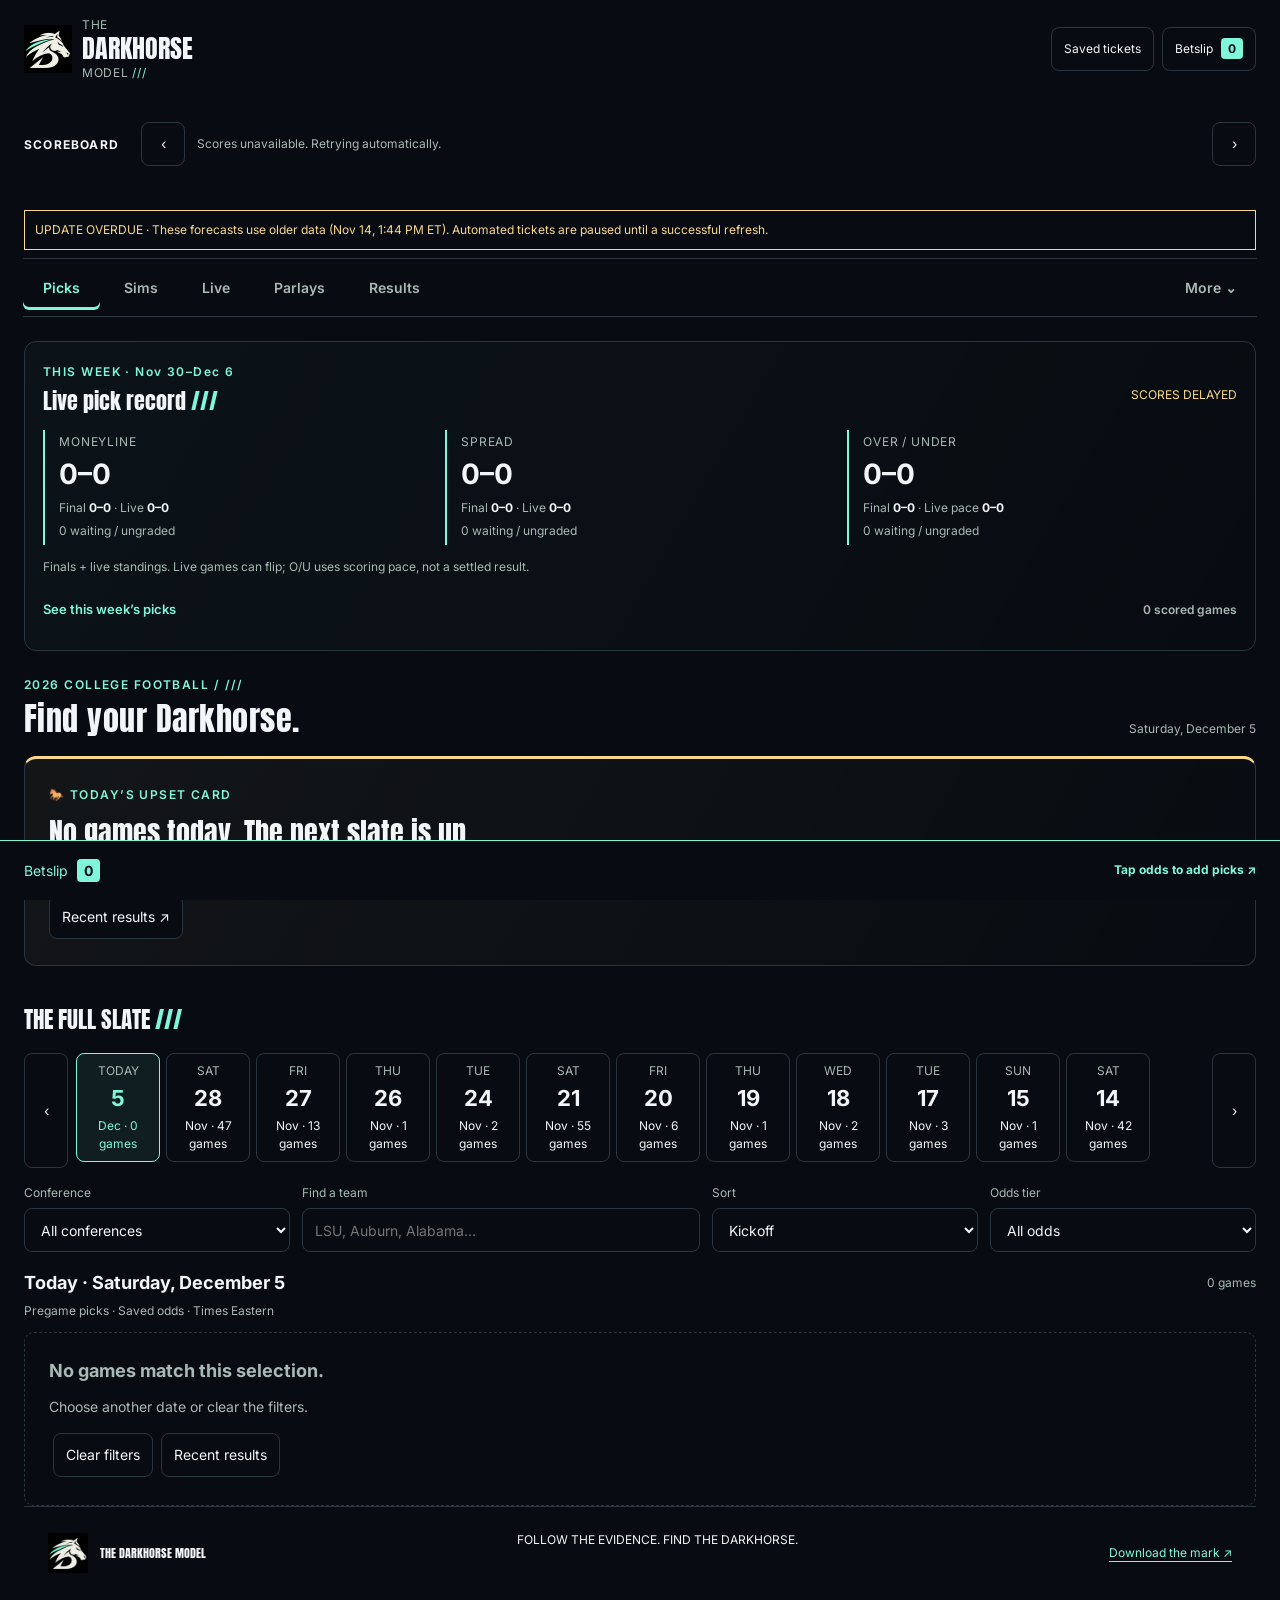
==== commit ef834e31: "Move live weekly records above featured picks on Home" ====
--- a/index.html
+++ b/index.html
@@ -7,4 +7,4 @@
 </header><main>
 
 
-<div id="loading" role="status">Loading model picks…</div><nav id="mainNavigation" aria-label="Model sections"><button class="active" data-tab="slate">01 / Conference hub</button><button data-tab="lab">02 / Matchup report</button><button data-tab="archive">03 / History</button><button data-tab="test">04 / Prediction results</button><button data-tab="method">05 / How it works</button></nav><div id="rankingLegend" aria-label="Ranking sources and dates"></div><section id="lab" class="tab" hidden><div class="picker"><label>Conference<select id="matchConference"><option value="all">All conferences</option></select></label><label>Choose a scheduled matchup<select id="game"><option>Loading games…</option></select></label><div><div class="eyebrow">NO MANUAL STAT ENTRY</div><small>All team statistics are calculated from loaded games.</small></div></div><div class="notice"><b>RESEARCH MODEL</b> Real data; experimental probabilities. Check the matchup intelligence report for availability, QB evidence, weather and situational coverage. Context reports do not change the main score unless explicitly marked.</div><div class="layout"><div><article><div class="sectionhead"><div><div class="eyebrow" id="kickoff"></div><h2 id="matchTitle">Matchup</h2></div><span class="pill" id="label"></span></div><p id="venue" class="tiny"></p><h3 id="headline"></h3><p id="verdict"></p><p id="matchCoverage" class="tiny" aria-live="polite"></p><div id="coachChangeReport"></div><div class="stormmeter"><span>THE MATCHUP, EXPLAINED</span><b id="stormcount"></b></div><div id="signals"></div></article><article><h2>The numbers behind the matchup</h2><p class="tiny">Current season through the latest checked inputs. “Successful plays” gain enough yards to keep a drive on track. For defensive success allowed, lower is better. Rankings compare the teams in the loaded upcoming schedule.</p><div class="tablewrap"><table id="comparison"></table></div><details class="technical"><summary>What do these stats mean?</summary><p><b>Team strength rating:</b> a rating based on previous wins and losses, with more credit for beating stronger opponents. Higher means stronger. This is also called Elo.</p><p><b>Successful play:</b> gains at least half the yards needed on first down, 70% on second down, or enough for a first down on third or fourth down.</p><p><b>Successful-play advantage:</b> your offense’s successful-play rate minus the rate your defense allows. A positive number is favorable. “pp” means percentage points: 45% minus 40% equals +5 percentage points.</p><p><b>Big-play rate:</b> the share of counted offensive plays gaining at least 20 yards. Small samples are blended toward a common baseline so one game does not dominate the rating.</p></details></article><article class="odditiespanel"><div class="eyebrow">THE DEEP CUTS</div><h2>Matchup oddities</h2><p class="tiny">Verified history and player performances. Interesting context—not automatic prediction bonuses. Current coach and player facts are available only where verified.</p><div id="oddities"></div></article><article class="historypanel"><div class="eyebrow">THE RIVALRY FILE</div><h2>These teams have a history.</h2><div id="historySummary"></div><div class="historyfilters"><button data-history="all" class="active">All meetings</button><button data-history="venue">At this stadium</button></div><div id="historyTable" class="tablewrap"></div><p id="historyNote" class="tiny"></p></article><article><h2>Venue & schedule</h2><div id="contextReport"></div></article><article id="matchupIntelligence"><div class="eyebrow">MATCHUP INTELLIGENCE</div><h2>The details that matter.</h2><div id="contextStatus" role="status">Loading matchup research…</div><div id="contextCards"></div></article></div><aside><article class="forecast"><div class="eyebrow">PROJECTED SCORE · MAIN PICK</div><div id="marketInfo" class="marketinfo"></div><div class="score"><div><div id="awayLogo" class="scorelogo"></div><span id="an"></span><strong id="as"></strong><small>AWAY</small></div><span class="dash">:</span><div><div id="homeLogo" class="scorelogo"></div><span id="hn"></span><strong id="hs"></strong><small>HOME</small></div></div><div class="prob"><span id="ap"></span><span id="hp"></span></div><div class="track"><i id="bar"></i></div><p id="scoreNote"></p><p id="range"></p><div id="matchMeter"></div><div id="similarUpsets"></div><div class="metrics"><div><small>UNDERDOG WIN CHANCE</small><b id="upset"></b></div><div><small>21+ POINT WIN, EITHER TEAM</small><b id="blowout"></b></div></div><p id="edge"></p><button id="export">Export matchup report ↓</button><p class="tiny">Rounded score picks. A one-point display tiebreak goes to the model favorite when rounding would produce a tie (home team for an exact 50/50); win probabilities remain unchanged. Not an overtime simulation.</p></article><article><h2>Why the model leans this way</h2><div id="driverSummary"></div><details class="technical"><summary>See the calculation</summary><p class="tiny">These numbers describe the model’s calculation, not guaranteed effects. Positive numbers move the pick toward the home team; negative numbers move it toward the visitor. The starting value (“intercept”) and all contributions add up to the predicted point difference.</p><div id="drivers"></div></details></article><article><h2>Source check</h2><div id="sources"></div><p class="tiny">The update banner shows when forecast inputs were last checked. Refreshes are saved snapshots; scores and prices are not a real-time feed.</p></article></aside></div></section><section id="slate" class="tab"><article><div class="hubheading"><div><div class="eyebrow">THE SATURDAY BOARD</div><h2>Find your conference.</h2><p>Scores, upset signals and the stories behind the matchup.</p></div><span class="pill">2026 SEASON</span></div><div id="conferenceTabs" class="conferenceTabs"></div><div class="filters"><label>Conference<select id="conference"><option value="all">All conferences</option></select></label><label>Schedule<select id="week"><option value="this">This week</option><option value="next">Next week</option><option value="all">All loaded games</option></select></label><label>Sort within conference<select id="sort"><option value="date">Kickoff</option><option value="upset">Upset probability</option><option value="storm">Warning signals</option><option value="blowout">Blowout probability</option></select></label><label>Find a team<input type="search" id="search" placeholder="LSU, Auburn, Alabama…"></label></div><div id="startedGames" aria-live="polite"></div><div id="boardStats" class="boardStats"></div><p class="tiny">Conference membership is current. Cross-conference games are grouped separately when viewing all conferences. Forecasts use the latest successfully checked data shown above.</p><section class="spotlightsection"><div class="eyebrow">THE UPSET SHORTLIST</div><h2 id="spotlightTitle">Top upset signals this week</h2><p class="tiny">Ranked within your filters by different types of warning signs, then the model’s win probability for the market underdog. Posted, non-pick’em spreads only. This is a screening rule, not a validated betting recommendation.</p><div id="spotlight" class="gamegrid"></div></section><p class="tiny" id="oddsTimestamp"></p><div id="radar"></div></article></section><section id="archive" class="tab" hidden><article><div class="eyebrow">2016–2026 · MATCHUP ARCHIVE</div><h2>The history room.</h2><p>Select any two teams. Explore their meetings, final scores, last wins and stadium records.</p><div class="filters"><label>Team A<select id="historyA"></select></label><label>Team B<select id="historyB"></select></label><label>Stadium<select id="archiveVenue"><option value="">All stadiums</option></select></label></div><div id="archiveSummary"></div><div id="archiveTable" class="tablewrap"></div><p id="archiveNote" class="tiny"></p><h2>Series oddities</h2><div id="archiveFacts"></div><p class="tiny">Historical results are descriptive. The score model’s training window is still 2025–26; it does not treat old wins under different coaches as automatic point adjustments.</p></article></section><section id="test" class="tab" hidden><div id="pickResults" aria-live="polite"><article><h2>Our picks. The results.</h2><p>Loading saved picks…</p></article></div></section><section id="method" class="tab" hidden><article><div class="eyebrow">DATA FIRST. STORIES SECOND.</div><h2>What is—and isn’t—in this model.</h2><p id="dataSummary"></p><table><tr><th>Factor</th><th>Status</th><th>Use</th></tr><tr><td>Team strength / opponent quality</td><td>Included</td><td>Elo initialized equally in 2025, updated chronologically; 25% regression between seasons.</td></tr><tr><td>Net success rate / explosive plays</td><td>Included</td><td>Derived from earlier-date FBS play-by-play and adjusted for each opposing offense and defense. Small samples shrink toward average. Elo remains a separate previous-results feature.</td></tr><tr><td>Offense / defense / home & road</td><td>Included</td><td>Main FBS forecasts use current-season opponent-adjusted points, yards and success rates. Venue is separated during adjustment. Raw records and home/road splits remain descriptive; FCS games are excluded from adjusted performance.</td></tr><tr><td>Post–big win / look-ahead</td><td>Experimental</td><td>Big win = beating a team with pregame Elo ≥1600. Look-ahead = scheduled opponent within 14 days rated ≥100 Elo above current opponent.</td></tr><tr><td>Evening performance</td><td>Experimental</td><td>Kickoff ≥7 p.m. Eastern; not necessarily nighttime at the venue. TBA times excluded.</td></tr><tr><td>Head-to-head</td><td>Experimental / short history</td><td>2016–2026 meeting results and stadium filters are available in each matchup report. The experimental model still uses only recent 2025–26 residuals; older results are descriptive, not automatic point adjustments.</td></tr><tr><td>Specific stadium / crowd hostility</td><td>Partial</td><td>Home-field and team home/road residuals included. Exact-stadium records from loaded 2016–2026 games are displayed; stadium-specific effect and crowd intensity are not separately estimated.</td></tr><tr><td>Injuries / QB experience / motivation</td><td>Reported context</td><td>Public availability and QB evidence are refreshed where available. Numerical injury effects and motivation adjustments are not fitted.</td></tr><tr><td>Weather / travel / special teams</td><td>Reported context</td><td>Travel and available weather reports are refreshed. They are not numerical score adjustments; special teams modeling remains incomplete.</td></tr><tr><td>Market spread / TV channel</td><td>Displayed snapshot</td><td>ESPN game listings and provider odds, with retrieval timestamp. Market spread defines the underdog for the upset meter but does not change the underlying score prediction.</td></tr></table><h3>Play-level definitions</h3><p id="definitions"></p><p>Missing play-by-play is excluded from rate denominators, not counted as failed plays. Incomplete game coverage and excluded plays mean these are our calculated rates, not an official provider’s success-rate measure. No garbage-time filter is applied. Raw profile statistics are labeled separately from the opponent-adjusted estimates used in the main FBS forecast.</p><h3>Training and testing</h3><p>Two standardized ridge regressions predict home margin and combined points (fixed penalty 30). The core model uses Elo, home field and opponent-adjusted net success rate, scoring balance, scoring environment, explosive rate and yards. Separate offensive and defensive ratings are fitted to earlier-date FBS results with three game-equivalents of shrinkage per team. This replaces raw performance inputs; no extra schedule bonus is added. Non-FBS matchups retain the unadjusted forecast and are labeled. The context model adds home/road residuals, rest, post-win, look-ahead, evening and series effects. Team-specific residuals are heavily shrunk. Rankings are descriptive and are not added again as separate predictors.</p><p>Pregame snapshots use only results from earlier calendar dates. Training begins with 100 eligible games; each later date is held out together. Eligibility requires at least three prior games and 80 eligible offensive plays for each team. Model weights are then refit on all eligible completed games for upcoming forecasts. Source corrections and retrospective schedule availability mean this is a reconstructed backtest, not a fully archived point-in-time production trial.</p><p>Win and 21+ margin probabilities use a normal distribution of margin error. Held-out intervals use each training fit’s residual standard deviation (floor 10 points); upcoming forecasts use held-out error spread when enough observations exist. These intervals do not include all parameter, injury or data uncertainty. A normal approximation misses some football scoring structure.</p><h3>Matchup oddities</h3><p>Team streaks, last wins, one-score finishes, venue records and extreme results are calculated from loaded 2016–2026 regular-season schedules. They are not all-time claims; postseason completeness is not guaranteed. Coach trivia is sourced from official reporting. Player facts match athlete IDs in current 2026 rosters to prior 2023–26 matchup box scores, with explicit sample counts. These are descriptive performances, not proof a player performs better against that opponent than against other schools. Facts do not add points to the forecast.</p><h3>Upset meter & weekly shortlist</h3><p>The meter shows the model’s win probability for the market underdog. Missing spreads and pick’em games have no market underdog and no upset percentage. Risk labels are editorial: below 20% lower, 20–34% live possibility, 35–50% elevated, above 50% model favors the upset. The top three games in your filters are ranked by number of different warning-sign types, then win probability, and require a posted nonzero market spread. This rule is not itself backtested.</p><p>Sportsbook spread and model spread are separate. A negative number means that team is favored by that many points. Provider odds are retrieved snapshots, not live prices or bookmaker-update timestamps. TV listings can change, and unconfirmed kickoff times display TBA.</p><h3>The “perfect storm” standard</h3><p>We group warning signs into independent evidence families: competitive baseline, efficiency, location/schedule, and recent series. Three aligned families trigger “Multiple upset signals.” This is a transparent explanation rule, not a validated storm classifier. It cannot certify a perfect storm while major injury or QB inputs are missing. Blowout probability is shown separately; high variance can increase both upset and blowout tails.</p><h3>Data sources & next connections</h3><p><a href="https://www.espn.com/college-football/scoreboard" target="_blank" rel="noreferrer">ESPN schedules, results and game play-by-play</a> supply this snapshot. <a href="https://api.collegefootballdata.com/getting-started" target="_blank" rel="noreferrer">CollegeFootballData authenticated API access</a> is a possible next source for more historical advanced data. Historical regular-season schedules cover 2016–2026; postseason completeness is not guaranteed and missing team-seasons are disclosed. No API credential is configured here. The daily updater retrieves schedules, results and public availability reports. Numerical injury effects and a comprehensive historical motivation database are not yet fitted.</p></article><details class="technical"><summary>Historical model testing · separate from our saved-pick record</summary><div class="notice">The legacy-model evaluation below retains its original test cohort through October 18. It does not measure the new opponent-adjusted model; see its separate comparison in Prediction results. Current forecasts are rebuilt separately from this frozen historical test. <a href="integration-audit.json">Latest integration test</a> · <a href="model-archive-2026-10-20.json">Archived October 20 forecasts</a>.</div><article id="upsetHistory"></article><article><div class="eyebrow">SHOW THE WORK</div><h2>How accurate has the model been?</h2><p id="testIntro"></p><div id="testSummary" class="plainstats"></div><div class="notice">This is a test on past games, not a record of picks made live. It does not show whether the model beats sportsbook spreads.</div><div id="modelFinding" class="notice"></div><details class="technical"><summary>See detailed accuracy numbers</summary><p>A lower error means predictions were closer to the results. “Brier score” measures how close win probabilities were to what happened: lower is better. A model promising 80% ranges should contain the real result roughly 8 times out of 10.</p><div class="tablewrap"><table id="metrics"></table></div><h3>Did the win chances match reality?</h3><p>For example, teams given a 60% chance should win about 6 times out of 10 over many games. Small groups can vary a lot.</p><div class="tablewrap"><table id="calibration"></table></div></details><h3>Past games: our pick vs. the result</h3><p class="tiny">These picks were calculated afterward using earlier-game information. “Correct winner” does not necessarily mean the predicted score was close.</p><div class="tablewrap"><table id="heldout"></table></div></article></details></section><footer class="brand-footer"><a href="#" class="brand-footer-name"><img src="assets/darkhorse-mark-96.webp" width="55" height="55" alt="">THE DARKHORSE MODEL</a><span>FOLLOW THE EVIDENCE. FIND THE DARKHORSE.</span><a class="brand-download" href="assets/darkhorse-mark.png" download="darkhorse-logo.png">Download the mark ↗</a></footer></main><script src="live-updates.js?v=20261108-redesign1"></script><script src="team-rankings.js?v=20261108-neon-picks"></script><script src="started-games.js?v=20261108-redesign1"></script><script src="gameday-engine.js?v=20261108-redesign1"></script><script src="app.js?v=20261108-redesign3"></script><script src="seabiscuit.js?v=20261108-redesign1"></script><script src="parlays.js?v=20261108-redesign1"></script><script src="live-scores.js?v=20261114-record1"></script><script src="live-record.js?v=20261114-record1"></script><script src="gameday.js?v=20261114-record1"></script></body></html>
+<div id="loading" role="status">Loading model picks…</div><nav id="mainNavigation" aria-label="Model sections"><button class="active" data-tab="slate">01 / Conference hub</button><button data-tab="lab">02 / Matchup report</button><button data-tab="archive">03 / History</button><button data-tab="test">04 / Prediction results</button><button data-tab="method">05 / How it works</button></nav><div id="rankingLegend" aria-label="Ranking sources and dates"></div><section id="lab" class="tab" hidden><div class="picker"><label>Conference<select id="matchConference"><option value="all">All conferences</option></select></label><label>Choose a scheduled matchup<select id="game"><option>Loading games…</option></select></label><div><div class="eyebrow">NO MANUAL STAT ENTRY</div><small>All team statistics are calculated from loaded games.</small></div></div><div class="notice"><b>RESEARCH MODEL</b> Real data; experimental probabilities. Check the matchup intelligence report for availability, QB evidence, weather and situational coverage. Context reports do not change the main score unless explicitly marked.</div><div class="layout"><div><article><div class="sectionhead"><div><div class="eyebrow" id="kickoff"></div><h2 id="matchTitle">Matchup</h2></div><span class="pill" id="label"></span></div><p id="venue" class="tiny"></p><h3 id="headline"></h3><p id="verdict"></p><p id="matchCoverage" class="tiny" aria-live="polite"></p><div id="coachChangeReport"></div><div class="stormmeter"><span>THE MATCHUP, EXPLAINED</span><b id="stormcount"></b></div><div id="signals"></div></article><article><h2>The numbers behind the matchup</h2><p class="tiny">Current season through the latest checked inputs. “Successful plays” gain enough yards to keep a drive on track. For defensive success allowed, lower is better. Rankings compare the teams in the loaded upcoming schedule.</p><div class="tablewrap"><table id="comparison"></table></div><details class="technical"><summary>What do these stats mean?</summary><p><b>Team strength rating:</b> a rating based on previous wins and losses, with more credit for beating stronger opponents. Higher means stronger. This is also called Elo.</p><p><b>Successful play:</b> gains at least half the yards needed on first down, 70% on second down, or enough for a first down on third or fourth down.</p><p><b>Successful-play advantage:</b> your offense’s successful-play rate minus the rate your defense allows. A positive number is favorable. “pp” means percentage points: 45% minus 40% equals +5 percentage points.</p><p><b>Big-play rate:</b> the share of counted offensive plays gaining at least 20 yards. Small samples are blended toward a common baseline so one game does not dominate the rating.</p></details></article><article class="odditiespanel"><div class="eyebrow">THE DEEP CUTS</div><h2>Matchup oddities</h2><p class="tiny">Verified history and player performances. Interesting context—not automatic prediction bonuses. Current coach and player facts are available only where verified.</p><div id="oddities"></div></article><article class="historypanel"><div class="eyebrow">THE RIVALRY FILE</div><h2>These teams have a history.</h2><div id="historySummary"></div><div class="historyfilters"><button data-history="all" class="active">All meetings</button><button data-history="venue">At this stadium</button></div><div id="historyTable" class="tablewrap"></div><p id="historyNote" class="tiny"></p></article><article><h2>Venue & schedule</h2><div id="contextReport"></div></article><article id="matchupIntelligence"><div class="eyebrow">MATCHUP INTELLIGENCE</div><h2>The details that matter.</h2><div id="contextStatus" role="status">Loading matchup research…</div><div id="contextCards"></div></article></div><aside><article class="forecast"><div class="eyebrow">PROJECTED SCORE · MAIN PICK</div><div id="marketInfo" class="marketinfo"></div><div class="score"><div><div id="awayLogo" class="scorelogo"></div><span id="an"></span><strong id="as"></strong><small>AWAY</small></div><span class="dash">:</span><div><div id="homeLogo" class="scorelogo"></div><span id="hn"></span><strong id="hs"></strong><small>HOME</small></div></div><div class="prob"><span id="ap"></span><span id="hp"></span></div><div class="track"><i id="bar"></i></div><p id="scoreNote"></p><p id="range"></p><div id="matchMeter"></div><div id="similarUpsets"></div><div class="metrics"><div><small>UNDERDOG WIN CHANCE</small><b id="upset"></b></div><div><small>21+ POINT WIN, EITHER TEAM</small><b id="blowout"></b></div></div><p id="edge"></p><button id="export">Export matchup report ↓</button><p class="tiny">Rounded score picks. A one-point display tiebreak goes to the model favorite when rounding would produce a tie (home team for an exact 50/50); win probabilities remain unchanged. Not an overtime simulation.</p></article><article><h2>Why the model leans this way</h2><div id="driverSummary"></div><details class="technical"><summary>See the calculation</summary><p class="tiny">These numbers describe the model’s calculation, not guaranteed effects. Positive numbers move the pick toward the home team; negative numbers move it toward the visitor. The starting value (“intercept”) and all contributions add up to the predicted point difference.</p><div id="drivers"></div></details></article><article><h2>Source check</h2><div id="sources"></div><p class="tiny">The update banner shows when forecast inputs were last checked. Refreshes are saved snapshots; scores and prices are not a real-time feed.</p></article></aside></div></section><section id="slate" class="tab"><article><div class="hubheading"><div><div class="eyebrow">THE SATURDAY BOARD</div><h2>Find your conference.</h2><p>Scores, upset signals and the stories behind the matchup.</p></div><span class="pill">2026 SEASON</span></div><div id="conferenceTabs" class="conferenceTabs"></div><div class="filters"><label>Conference<select id="conference"><option value="all">All conferences</option></select></label><label>Schedule<select id="week"><option value="this">This week</option><option value="next">Next week</option><option value="all">All loaded games</option></select></label><label>Sort within conference<select id="sort"><option value="date">Kickoff</option><option value="upset">Upset probability</option><option value="storm">Warning signals</option><option value="blowout">Blowout probability</option></select></label><label>Find a team<input type="search" id="search" placeholder="LSU, Auburn, Alabama…"></label></div><div id="startedGames" aria-live="polite"></div><div id="boardStats" class="boardStats"></div><p class="tiny">Conference membership is current. Cross-conference games are grouped separately when viewing all conferences. Forecasts use the latest successfully checked data shown above.</p><section class="spotlightsection"><div class="eyebrow">THE UPSET SHORTLIST</div><h2 id="spotlightTitle">Top upset signals this week</h2><p class="tiny">Ranked within your filters by different types of warning signs, then the model’s win probability for the market underdog. Posted, non-pick’em spreads only. This is a screening rule, not a validated betting recommendation.</p><div id="spotlight" class="gamegrid"></div></section><p class="tiny" id="oddsTimestamp"></p><div id="radar"></div></article></section><section id="archive" class="tab" hidden><article><div class="eyebrow">2016–2026 · MATCHUP ARCHIVE</div><h2>The history room.</h2><p>Select any two teams. Explore their meetings, final scores, last wins and stadium records.</p><div class="filters"><label>Team A<select id="historyA"></select></label><label>Team B<select id="historyB"></select></label><label>Stadium<select id="archiveVenue"><option value="">All stadiums</option></select></label></div><div id="archiveSummary"></div><div id="archiveTable" class="tablewrap"></div><p id="archiveNote" class="tiny"></p><h2>Series oddities</h2><div id="archiveFacts"></div><p class="tiny">Historical results are descriptive. The score model’s training window is still 2025–26; it does not treat old wins under different coaches as automatic point adjustments.</p></article></section><section id="test" class="tab" hidden><div id="pickResults" aria-live="polite"><article><h2>Our picks. The results.</h2><p>Loading saved picks…</p></article></div></section><section id="method" class="tab" hidden><article><div class="eyebrow">DATA FIRST. STORIES SECOND.</div><h2>What is—and isn’t—in this model.</h2><p id="dataSummary"></p><table><tr><th>Factor</th><th>Status</th><th>Use</th></tr><tr><td>Team strength / opponent quality</td><td>Included</td><td>Elo initialized equally in 2025, updated chronologically; 25% regression between seasons.</td></tr><tr><td>Net success rate / explosive plays</td><td>Included</td><td>Derived from earlier-date FBS play-by-play and adjusted for each opposing offense and defense. Small samples shrink toward average. Elo remains a separate previous-results feature.</td></tr><tr><td>Offense / defense / home & road</td><td>Included</td><td>Main FBS forecasts use current-season opponent-adjusted points, yards and success rates. Venue is separated during adjustment. Raw records and home/road splits remain descriptive; FCS games are excluded from adjusted performance.</td></tr><tr><td>Post–big win / look-ahead</td><td>Experimental</td><td>Big win = beating a team with pregame Elo ≥1600. Look-ahead = scheduled opponent within 14 days rated ≥100 Elo above current opponent.</td></tr><tr><td>Evening performance</td><td>Experimental</td><td>Kickoff ≥7 p.m. Eastern; not necessarily nighttime at the venue. TBA times excluded.</td></tr><tr><td>Head-to-head</td><td>Experimental / short history</td><td>2016–2026 meeting results and stadium filters are available in each matchup report. The experimental model still uses only recent 2025–26 residuals; older results are descriptive, not automatic point adjustments.</td></tr><tr><td>Specific stadium / crowd hostility</td><td>Partial</td><td>Home-field and team home/road residuals included. Exact-stadium records from loaded 2016–2026 games are displayed; stadium-specific effect and crowd intensity are not separately estimated.</td></tr><tr><td>Injuries / QB experience / motivation</td><td>Reported context</td><td>Public availability and QB evidence are refreshed where available. Numerical injury effects and motivation adjustments are not fitted.</td></tr><tr><td>Weather / travel / special teams</td><td>Reported context</td><td>Travel and available weather reports are refreshed. They are not numerical score adjustments; special teams modeling remains incomplete.</td></tr><tr><td>Market spread / TV channel</td><td>Displayed snapshot</td><td>ESPN game listings and provider odds, with retrieval timestamp. Market spread defines the underdog for the upset meter but does not change the underlying score prediction.</td></tr></table><h3>Play-level definitions</h3><p id="definitions"></p><p>Missing play-by-play is excluded from rate denominators, not counted as failed plays. Incomplete game coverage and excluded plays mean these are our calculated rates, not an official provider’s success-rate measure. No garbage-time filter is applied. Raw profile statistics are labeled separately from the opponent-adjusted estimates used in the main FBS forecast.</p><h3>Training and testing</h3><p>Two standardized ridge regressions predict home margin and combined points (fixed penalty 30). The core model uses Elo, home field and opponent-adjusted net success rate, scoring balance, scoring environment, explosive rate and yards. Separate offensive and defensive ratings are fitted to earlier-date FBS results with three game-equivalents of shrinkage per team. This replaces raw performance inputs; no extra schedule bonus is added. Non-FBS matchups retain the unadjusted forecast and are labeled. The context model adds home/road residuals, rest, post-win, look-ahead, evening and series effects. Team-specific residuals are heavily shrunk. Rankings are descriptive and are not added again as separate predictors.</p><p>Pregame snapshots use only results from earlier calendar dates. Training begins with 100 eligible games; each later date is held out together. Eligibility requires at least three prior games and 80 eligible offensive plays for each team. Model weights are then refit on all eligible completed games for upcoming forecasts. Source corrections and retrospective schedule availability mean this is a reconstructed backtest, not a fully archived point-in-time production trial.</p><p>Win and 21+ margin probabilities use a normal distribution of margin error. Held-out intervals use each training fit’s residual standard deviation (floor 10 points); upcoming forecasts use held-out error spread when enough observations exist. These intervals do not include all parameter, injury or data uncertainty. A normal approximation misses some football scoring structure.</p><h3>Matchup oddities</h3><p>Team streaks, last wins, one-score finishes, venue records and extreme results are calculated from loaded 2016–2026 regular-season schedules. They are not all-time claims; postseason completeness is not guaranteed. Coach trivia is sourced from official reporting. Player facts match athlete IDs in current 2026 rosters to prior 2023–26 matchup box scores, with explicit sample counts. These are descriptive performances, not proof a player performs better against that opponent than against other schools. Facts do not add points to the forecast.</p><h3>Upset meter & weekly shortlist</h3><p>The meter shows the model’s win probability for the market underdog. Missing spreads and pick’em games have no market underdog and no upset percentage. Risk labels are editorial: below 20% lower, 20–34% live possibility, 35–50% elevated, above 50% model favors the upset. The top three games in your filters are ranked by number of different warning-sign types, then win probability, and require a posted nonzero market spread. This rule is not itself backtested.</p><p>Sportsbook spread and model spread are separate. A negative number means that team is favored by that many points. Provider odds are retrieved snapshots, not live prices or bookmaker-update timestamps. TV listings can change, and unconfirmed kickoff times display TBA.</p><h3>The “perfect storm” standard</h3><p>We group warning signs into independent evidence families: competitive baseline, efficiency, location/schedule, and recent series. Three aligned families trigger “Multiple upset signals.” This is a transparent explanation rule, not a validated storm classifier. It cannot certify a perfect storm while major injury or QB inputs are missing. Blowout probability is shown separately; high variance can increase both upset and blowout tails.</p><h3>Data sources & next connections</h3><p><a href="https://www.espn.com/college-football/scoreboard" target="_blank" rel="noreferrer">ESPN schedules, results and game play-by-play</a> supply this snapshot. <a href="https://api.collegefootballdata.com/getting-started" target="_blank" rel="noreferrer">CollegeFootballData authenticated API access</a> is a possible next source for more historical advanced data. Historical regular-season schedules cover 2016–2026; postseason completeness is not guaranteed and missing team-seasons are disclosed. No API credential is configured here. The daily updater retrieves schedules, results and public availability reports. Numerical injury effects and a comprehensive historical motivation database are not yet fitted.</p></article><details class="technical"><summary>Historical model testing · separate from our saved-pick record</summary><div class="notice">The legacy-model evaluation below retains its original test cohort through October 18. It does not measure the new opponent-adjusted model; see its separate comparison in Prediction results. Current forecasts are rebuilt separately from this frozen historical test. <a href="integration-audit.json">Latest integration test</a> · <a href="model-archive-2026-10-20.json">Archived October 20 forecasts</a>.</div><article id="upsetHistory"></article><article><div class="eyebrow">SHOW THE WORK</div><h2>How accurate has the model been?</h2><p id="testIntro"></p><div id="testSummary" class="plainstats"></div><div class="notice">This is a test on past games, not a record of picks made live. It does not show whether the model beats sportsbook spreads.</div><div id="modelFinding" class="notice"></div><details class="technical"><summary>See detailed accuracy numbers</summary><p>A lower error means predictions were closer to the results. “Brier score” measures how close win probabilities were to what happened: lower is better. A model promising 80% ranges should contain the real result roughly 8 times out of 10.</p><div class="tablewrap"><table id="metrics"></table></div><h3>Did the win chances match reality?</h3><p>For example, teams given a 60% chance should win about 6 times out of 10 over many games. Small groups can vary a lot.</p><div class="tablewrap"><table id="calibration"></table></div></details><h3>Past games: our pick vs. the result</h3><p class="tiny">These picks were calculated afterward using earlier-game information. “Correct winner” does not necessarily mean the predicted score was close.</p><div class="tablewrap"><table id="heldout"></table></div></article></details></section><footer class="brand-footer"><a href="#" class="brand-footer-name"><img src="assets/darkhorse-mark-96.webp" width="55" height="55" alt="">THE DARKHORSE MODEL</a><span>FOLLOW THE EVIDENCE. FIND THE DARKHORSE.</span><a class="brand-download" href="assets/darkhorse-mark.png" download="darkhorse-logo.png">Download the mark ↗</a></footer></main><script src="live-updates.js?v=20261108-redesign1"></script><script src="team-rankings.js?v=20261108-neon-picks"></script><script src="started-games.js?v=20261108-redesign1"></script><script src="gameday-engine.js?v=20261108-redesign1"></script><script src="app.js?v=20261108-redesign3"></script><script src="seabiscuit.js?v=20261108-redesign1"></script><script src="parlays.js?v=20261108-redesign1"></script><script src="live-scores.js?v=20261114-record1"></script><script src="live-record.js?v=20261114-record1"></script><script src="gameday.js?v=20261114-record2"></script></body></html>
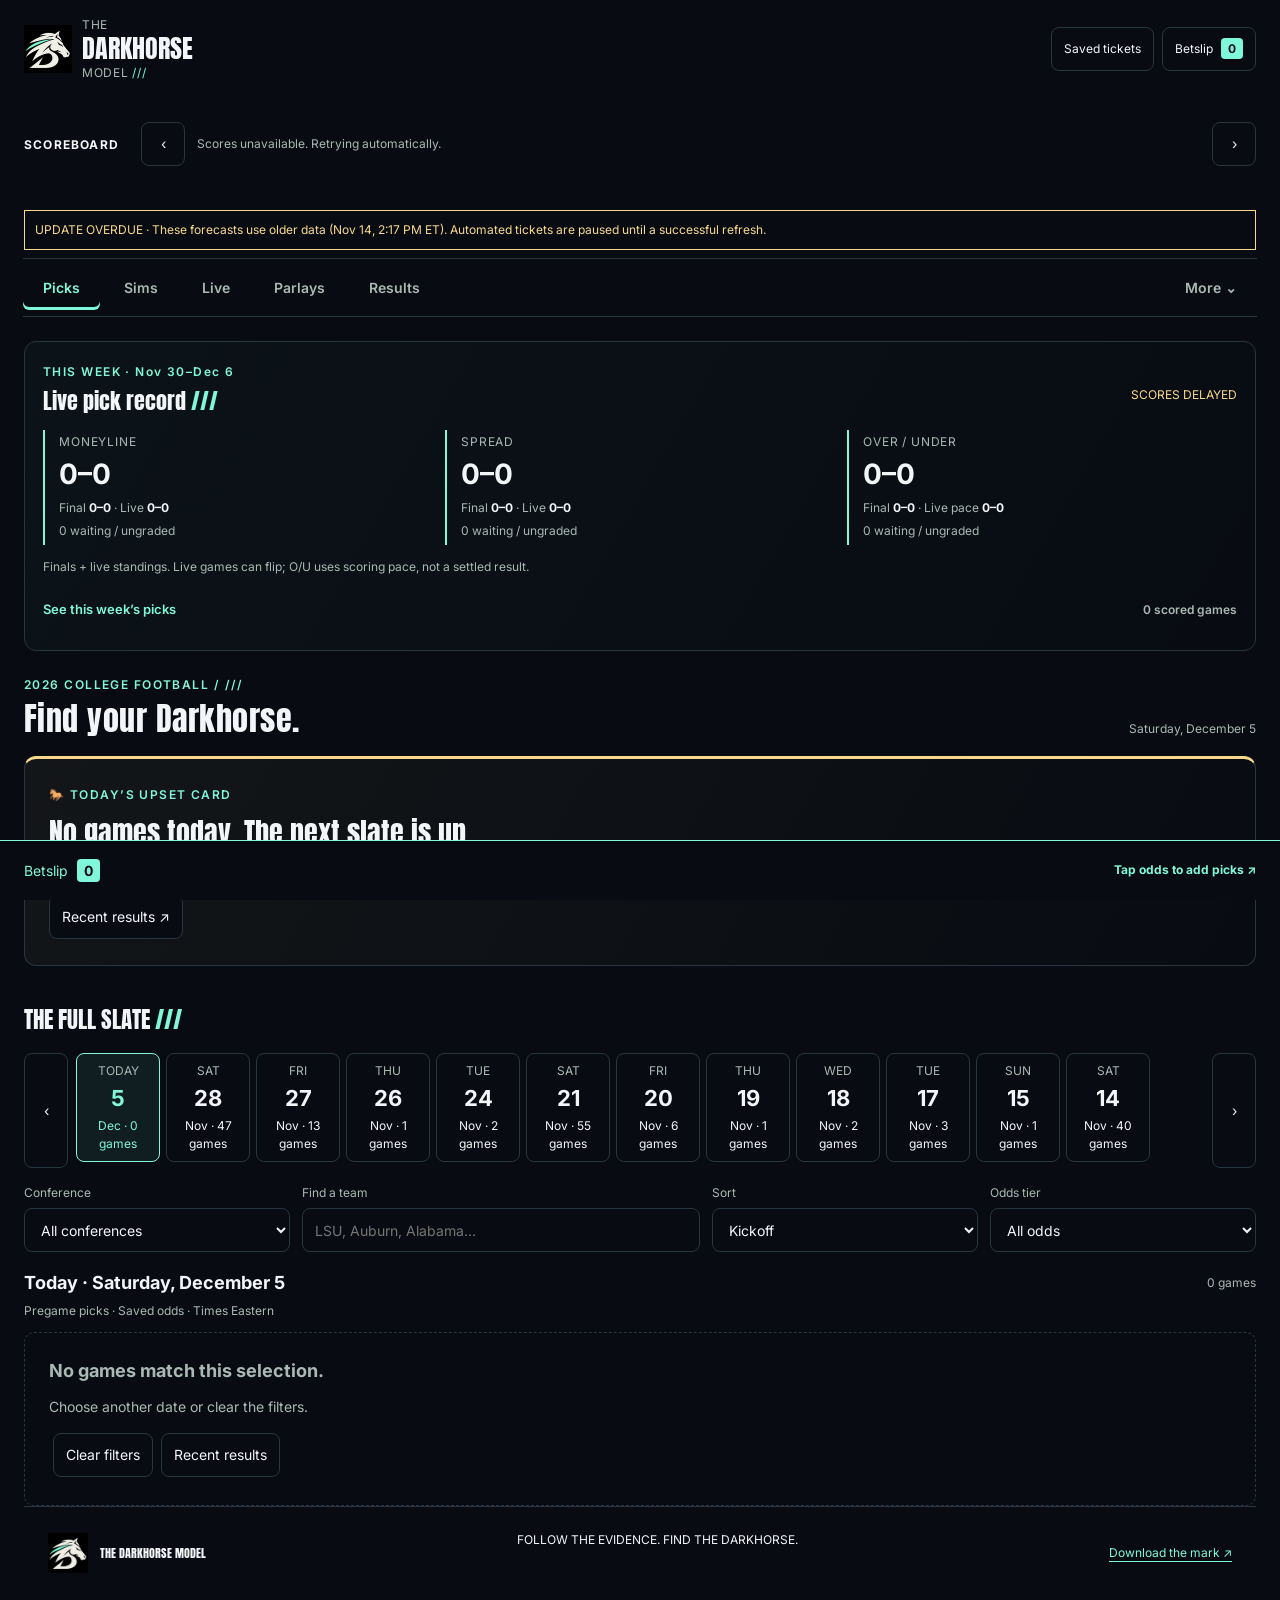
==== commit 4c19265a: "Add encrypted Golden System research section Add gold-highlighted access, password-encrypted researc" ====
--- a/index.html
+++ b/index.html
@@ -1,4 +1,4 @@
-<!doctype html><html lang="en"><head><meta charset="utf-8"><meta name="viewport" content="width=device-width,initial-scale=1"><title>The Darkhorse Model — College football intelligence</title><meta name="description" content="Real college football data, matchup forecasts, upset signals and transparent historical testing."><link rel="preload" href="assets/fonts/font-3.woff2" as="font" type="font/woff2" crossorigin><link rel="preload" href="assets/fonts/anton.woff2" as="font" type="font/woff2" crossorigin><link rel="stylesheet" href="fonts.css?v=20261108-redesign2"><link rel="stylesheet" href="style.css?v=20261108-redesign2"><link rel="stylesheet" href="seabiscuit.css?v=20261108-redesign2"><link rel="stylesheet" href="darkhorse-brand.css?v=20261108-redesign2"><link rel="icon" type="image/webp" href="assets/darkhorse-mark-96.webp"><meta name="theme-color" content="#090e0d"><link rel="stylesheet" href="matchup-brief.css?v=20261108-redesign2"><link rel="stylesheet" href="team-rankings.css?v=20261108-redesign2"><link rel="stylesheet" href="started-games.css?v=20261108-redesign2"><link rel="stylesheet" href="live-record.css?v=20261114-record1"><link rel="stylesheet" href="gameday.css?v=20261114-record1"><link rel="canonical" href="https://darkhorsecfb.com/">
+<!doctype html><html lang="en"><head><meta charset="utf-8"><meta name="viewport" content="width=device-width,initial-scale=1"><title>The Darkhorse Model — College football intelligence</title><meta name="description" content="Real college football data, matchup forecasts, upset signals and transparent historical testing."><link rel="preload" href="assets/fonts/font-3.woff2" as="font" type="font/woff2" crossorigin><link rel="preload" href="assets/fonts/anton.woff2" as="font" type="font/woff2" crossorigin><link rel="stylesheet" href="fonts.css?v=20261108-redesign2"><link rel="stylesheet" href="style.css?v=20261108-redesign2"><link rel="stylesheet" href="seabiscuit.css?v=20261108-redesign2"><link rel="stylesheet" href="darkhorse-brand.css?v=20261108-redesign2"><link rel="icon" type="image/webp" href="assets/darkhorse-mark-96.webp"><meta name="theme-color" content="#090e0d"><link rel="stylesheet" href="matchup-brief.css?v=20261108-redesign2"><link rel="stylesheet" href="team-rankings.css?v=20261108-redesign2"><link rel="stylesheet" href="started-games.css?v=20261108-redesign2"><link rel="stylesheet" href="live-record.css?v=20261114-record1"><link rel="stylesheet" href="gameday.css?v=20261114-gold1"><link rel="canonical" href="https://darkhorsecfb.com/">
 <meta property="og:type" content="website"><meta property="og:title" content="The Darkhorse Model | College Football Picks"><meta property="og:description" content="Outright underdogs. Real evidence. Explore model picks, Seabiscuit plays and matchup research."><meta property="og:url" content="https://darkhorsecfb.com/"><meta property="og:image" content="https://darkhorsecfb.com/assets/darkhorse-social-1200x630.png"><meta property="og:image:width" content="1200"><meta property="og:image:height" content="630"><meta name="twitter:card" content="summary_large_image"><meta name="twitter:site" content="@darkhorsecfb"><meta name="twitter:title" content="The Darkhorse Model"><meta name="twitter:description" content="Follow the evidence. Find the Darkhorse."><meta name="twitter:image" content="https://darkhorsecfb.com/assets/darkhorse-social-1200x630.png"></head><body class="gameday boot"><a class="brand-skip" href="#mainNavigation">Skip to the picks</a>
 <header class="darkhorse-header">
 <div class="masthead-foot"><span>INDEPENDENT COLLEGE FOOTBALL INTELLIGENCE</span><span class="status">CHECKING DATA UPDATE</span></div>
@@ -7,4 +7,4 @@
 </header><main>
 
 
-<div id="loading" role="status">Loading model picks…</div><nav id="mainNavigation" aria-label="Model sections"><button class="active" data-tab="slate">01 / Conference hub</button><button data-tab="lab">02 / Matchup report</button><button data-tab="archive">03 / History</button><button data-tab="test">04 / Prediction results</button><button data-tab="method">05 / How it works</button></nav><div id="rankingLegend" aria-label="Ranking sources and dates"></div><section id="lab" class="tab" hidden><div class="picker"><label>Conference<select id="matchConference"><option value="all">All conferences</option></select></label><label>Choose a scheduled matchup<select id="game"><option>Loading games…</option></select></label><div><div class="eyebrow">NO MANUAL STAT ENTRY</div><small>All team statistics are calculated from loaded games.</small></div></div><div class="notice"><b>RESEARCH MODEL</b> Real data; experimental probabilities. Check the matchup intelligence report for availability, QB evidence, weather and situational coverage. Context reports do not change the main score unless explicitly marked.</div><div class="layout"><div><article><div class="sectionhead"><div><div class="eyebrow" id="kickoff"></div><h2 id="matchTitle">Matchup</h2></div><span class="pill" id="label"></span></div><p id="venue" class="tiny"></p><h3 id="headline"></h3><p id="verdict"></p><p id="matchCoverage" class="tiny" aria-live="polite"></p><div id="coachChangeReport"></div><div class="stormmeter"><span>THE MATCHUP, EXPLAINED</span><b id="stormcount"></b></div><div id="signals"></div></article><article><h2>The numbers behind the matchup</h2><p class="tiny">Current season through the latest checked inputs. “Successful plays” gain enough yards to keep a drive on track. For defensive success allowed, lower is better. Rankings compare the teams in the loaded upcoming schedule.</p><div class="tablewrap"><table id="comparison"></table></div><details class="technical"><summary>What do these stats mean?</summary><p><b>Team strength rating:</b> a rating based on previous wins and losses, with more credit for beating stronger opponents. Higher means stronger. This is also called Elo.</p><p><b>Successful play:</b> gains at least half the yards needed on first down, 70% on second down, or enough for a first down on third or fourth down.</p><p><b>Successful-play advantage:</b> your offense’s successful-play rate minus the rate your defense allows. A positive number is favorable. “pp” means percentage points: 45% minus 40% equals +5 percentage points.</p><p><b>Big-play rate:</b> the share of counted offensive plays gaining at least 20 yards. Small samples are blended toward a common baseline so one game does not dominate the rating.</p></details></article><article class="odditiespanel"><div class="eyebrow">THE DEEP CUTS</div><h2>Matchup oddities</h2><p class="tiny">Verified history and player performances. Interesting context—not automatic prediction bonuses. Current coach and player facts are available only where verified.</p><div id="oddities"></div></article><article class="historypanel"><div class="eyebrow">THE RIVALRY FILE</div><h2>These teams have a history.</h2><div id="historySummary"></div><div class="historyfilters"><button data-history="all" class="active">All meetings</button><button data-history="venue">At this stadium</button></div><div id="historyTable" class="tablewrap"></div><p id="historyNote" class="tiny"></p></article><article><h2>Venue & schedule</h2><div id="contextReport"></div></article><article id="matchupIntelligence"><div class="eyebrow">MATCHUP INTELLIGENCE</div><h2>The details that matter.</h2><div id="contextStatus" role="status">Loading matchup research…</div><div id="contextCards"></div></article></div><aside><article class="forecast"><div class="eyebrow">PROJECTED SCORE · MAIN PICK</div><div id="marketInfo" class="marketinfo"></div><div class="score"><div><div id="awayLogo" class="scorelogo"></div><span id="an"></span><strong id="as"></strong><small>AWAY</small></div><span class="dash">:</span><div><div id="homeLogo" class="scorelogo"></div><span id="hn"></span><strong id="hs"></strong><small>HOME</small></div></div><div class="prob"><span id="ap"></span><span id="hp"></span></div><div class="track"><i id="bar"></i></div><p id="scoreNote"></p><p id="range"></p><div id="matchMeter"></div><div id="similarUpsets"></div><div class="metrics"><div><small>UNDERDOG WIN CHANCE</small><b id="upset"></b></div><div><small>21+ POINT WIN, EITHER TEAM</small><b id="blowout"></b></div></div><p id="edge"></p><button id="export">Export matchup report ↓</button><p class="tiny">Rounded score picks. A one-point display tiebreak goes to the model favorite when rounding would produce a tie (home team for an exact 50/50); win probabilities remain unchanged. Not an overtime simulation.</p></article><article><h2>Why the model leans this way</h2><div id="driverSummary"></div><details class="technical"><summary>See the calculation</summary><p class="tiny">These numbers describe the model’s calculation, not guaranteed effects. Positive numbers move the pick toward the home team; negative numbers move it toward the visitor. The starting value (“intercept”) and all contributions add up to the predicted point difference.</p><div id="drivers"></div></details></article><article><h2>Source check</h2><div id="sources"></div><p class="tiny">The update banner shows when forecast inputs were last checked. Refreshes are saved snapshots; scores and prices are not a real-time feed.</p></article></aside></div></section><section id="slate" class="tab"><article><div class="hubheading"><div><div class="eyebrow">THE SATURDAY BOARD</div><h2>Find your conference.</h2><p>Scores, upset signals and the stories behind the matchup.</p></div><span class="pill">2026 SEASON</span></div><div id="conferenceTabs" class="conferenceTabs"></div><div class="filters"><label>Conference<select id="conference"><option value="all">All conferences</option></select></label><label>Schedule<select id="week"><option value="this">This week</option><option value="next">Next week</option><option value="all">All loaded games</option></select></label><label>Sort within conference<select id="sort"><option value="date">Kickoff</option><option value="upset">Upset probability</option><option value="storm">Warning signals</option><option value="blowout">Blowout probability</option></select></label><label>Find a team<input type="search" id="search" placeholder="LSU, Auburn, Alabama…"></label></div><div id="startedGames" aria-live="polite"></div><div id="boardStats" class="boardStats"></div><p class="tiny">Conference membership is current. Cross-conference games are grouped separately when viewing all conferences. Forecasts use the latest successfully checked data shown above.</p><section class="spotlightsection"><div class="eyebrow">THE UPSET SHORTLIST</div><h2 id="spotlightTitle">Top upset signals this week</h2><p class="tiny">Ranked within your filters by different types of warning signs, then the model’s win probability for the market underdog. Posted, non-pick’em spreads only. This is a screening rule, not a validated betting recommendation.</p><div id="spotlight" class="gamegrid"></div></section><p class="tiny" id="oddsTimestamp"></p><div id="radar"></div></article></section><section id="archive" class="tab" hidden><article><div class="eyebrow">2016–2026 · MATCHUP ARCHIVE</div><h2>The history room.</h2><p>Select any two teams. Explore their meetings, final scores, last wins and stadium records.</p><div class="filters"><label>Team A<select id="historyA"></select></label><label>Team B<select id="historyB"></select></label><label>Stadium<select id="archiveVenue"><option value="">All stadiums</option></select></label></div><div id="archiveSummary"></div><div id="archiveTable" class="tablewrap"></div><p id="archiveNote" class="tiny"></p><h2>Series oddities</h2><div id="archiveFacts"></div><p class="tiny">Historical results are descriptive. The score model’s training window is still 2025–26; it does not treat old wins under different coaches as automatic point adjustments.</p></article></section><section id="test" class="tab" hidden><div id="pickResults" aria-live="polite"><article><h2>Our picks. The results.</h2><p>Loading saved picks…</p></article></div></section><section id="method" class="tab" hidden><article><div class="eyebrow">DATA FIRST. STORIES SECOND.</div><h2>What is—and isn’t—in this model.</h2><p id="dataSummary"></p><table><tr><th>Factor</th><th>Status</th><th>Use</th></tr><tr><td>Team strength / opponent quality</td><td>Included</td><td>Elo initialized equally in 2025, updated chronologically; 25% regression between seasons.</td></tr><tr><td>Net success rate / explosive plays</td><td>Included</td><td>Derived from earlier-date FBS play-by-play and adjusted for each opposing offense and defense. Small samples shrink toward average. Elo remains a separate previous-results feature.</td></tr><tr><td>Offense / defense / home & road</td><td>Included</td><td>Main FBS forecasts use current-season opponent-adjusted points, yards and success rates. Venue is separated during adjustment. Raw records and home/road splits remain descriptive; FCS games are excluded from adjusted performance.</td></tr><tr><td>Post–big win / look-ahead</td><td>Experimental</td><td>Big win = beating a team with pregame Elo ≥1600. Look-ahead = scheduled opponent within 14 days rated ≥100 Elo above current opponent.</td></tr><tr><td>Evening performance</td><td>Experimental</td><td>Kickoff ≥7 p.m. Eastern; not necessarily nighttime at the venue. TBA times excluded.</td></tr><tr><td>Head-to-head</td><td>Experimental / short history</td><td>2016–2026 meeting results and stadium filters are available in each matchup report. The experimental model still uses only recent 2025–26 residuals; older results are descriptive, not automatic point adjustments.</td></tr><tr><td>Specific stadium / crowd hostility</td><td>Partial</td><td>Home-field and team home/road residuals included. Exact-stadium records from loaded 2016–2026 games are displayed; stadium-specific effect and crowd intensity are not separately estimated.</td></tr><tr><td>Injuries / QB experience / motivation</td><td>Reported context</td><td>Public availability and QB evidence are refreshed where available. Numerical injury effects and motivation adjustments are not fitted.</td></tr><tr><td>Weather / travel / special teams</td><td>Reported context</td><td>Travel and available weather reports are refreshed. They are not numerical score adjustments; special teams modeling remains incomplete.</td></tr><tr><td>Market spread / TV channel</td><td>Displayed snapshot</td><td>ESPN game listings and provider odds, with retrieval timestamp. Market spread defines the underdog for the upset meter but does not change the underlying score prediction.</td></tr></table><h3>Play-level definitions</h3><p id="definitions"></p><p>Missing play-by-play is excluded from rate denominators, not counted as failed plays. Incomplete game coverage and excluded plays mean these are our calculated rates, not an official provider’s success-rate measure. No garbage-time filter is applied. Raw profile statistics are labeled separately from the opponent-adjusted estimates used in the main FBS forecast.</p><h3>Training and testing</h3><p>Two standardized ridge regressions predict home margin and combined points (fixed penalty 30). The core model uses Elo, home field and opponent-adjusted net success rate, scoring balance, scoring environment, explosive rate and yards. Separate offensive and defensive ratings are fitted to earlier-date FBS results with three game-equivalents of shrinkage per team. This replaces raw performance inputs; no extra schedule bonus is added. Non-FBS matchups retain the unadjusted forecast and are labeled. The context model adds home/road residuals, rest, post-win, look-ahead, evening and series effects. Team-specific residuals are heavily shrunk. Rankings are descriptive and are not added again as separate predictors.</p><p>Pregame snapshots use only results from earlier calendar dates. Training begins with 100 eligible games; each later date is held out together. Eligibility requires at least three prior games and 80 eligible offensive plays for each team. Model weights are then refit on all eligible completed games for upcoming forecasts. Source corrections and retrospective schedule availability mean this is a reconstructed backtest, not a fully archived point-in-time production trial.</p><p>Win and 21+ margin probabilities use a normal distribution of margin error. Held-out intervals use each training fit’s residual standard deviation (floor 10 points); upcoming forecasts use held-out error spread when enough observations exist. These intervals do not include all parameter, injury or data uncertainty. A normal approximation misses some football scoring structure.</p><h3>Matchup oddities</h3><p>Team streaks, last wins, one-score finishes, venue records and extreme results are calculated from loaded 2016–2026 regular-season schedules. They are not all-time claims; postseason completeness is not guaranteed. Coach trivia is sourced from official reporting. Player facts match athlete IDs in current 2026 rosters to prior 2023–26 matchup box scores, with explicit sample counts. These are descriptive performances, not proof a player performs better against that opponent than against other schools. Facts do not add points to the forecast.</p><h3>Upset meter & weekly shortlist</h3><p>The meter shows the model’s win probability for the market underdog. Missing spreads and pick’em games have no market underdog and no upset percentage. Risk labels are editorial: below 20% lower, 20–34% live possibility, 35–50% elevated, above 50% model favors the upset. The top three games in your filters are ranked by number of different warning-sign types, then win probability, and require a posted nonzero market spread. This rule is not itself backtested.</p><p>Sportsbook spread and model spread are separate. A negative number means that team is favored by that many points. Provider odds are retrieved snapshots, not live prices or bookmaker-update timestamps. TV listings can change, and unconfirmed kickoff times display TBA.</p><h3>The “perfect storm” standard</h3><p>We group warning signs into independent evidence families: competitive baseline, efficiency, location/schedule, and recent series. Three aligned families trigger “Multiple upset signals.” This is a transparent explanation rule, not a validated storm classifier. It cannot certify a perfect storm while major injury or QB inputs are missing. Blowout probability is shown separately; high variance can increase both upset and blowout tails.</p><h3>Data sources & next connections</h3><p><a href="https://www.espn.com/college-football/scoreboard" target="_blank" rel="noreferrer">ESPN schedules, results and game play-by-play</a> supply this snapshot. <a href="https://api.collegefootballdata.com/getting-started" target="_blank" rel="noreferrer">CollegeFootballData authenticated API access</a> is a possible next source for more historical advanced data. Historical regular-season schedules cover 2016–2026; postseason completeness is not guaranteed and missing team-seasons are disclosed. No API credential is configured here. The daily updater retrieves schedules, results and public availability reports. Numerical injury effects and a comprehensive historical motivation database are not yet fitted.</p></article><details class="technical"><summary>Historical model testing · separate from our saved-pick record</summary><div class="notice">The legacy-model evaluation below retains its original test cohort through October 18. It does not measure the new opponent-adjusted model; see its separate comparison in Prediction results. Current forecasts are rebuilt separately from this frozen historical test. <a href="integration-audit.json">Latest integration test</a> · <a href="model-archive-2026-10-20.json">Archived October 20 forecasts</a>.</div><article id="upsetHistory"></article><article><div class="eyebrow">SHOW THE WORK</div><h2>How accurate has the model been?</h2><p id="testIntro"></p><div id="testSummary" class="plainstats"></div><div class="notice">This is a test on past games, not a record of picks made live. It does not show whether the model beats sportsbook spreads.</div><div id="modelFinding" class="notice"></div><details class="technical"><summary>See detailed accuracy numbers</summary><p>A lower error means predictions were closer to the results. “Brier score” measures how close win probabilities were to what happened: lower is better. A model promising 80% ranges should contain the real result roughly 8 times out of 10.</p><div class="tablewrap"><table id="metrics"></table></div><h3>Did the win chances match reality?</h3><p>For example, teams given a 60% chance should win about 6 times out of 10 over many games. Small groups can vary a lot.</p><div class="tablewrap"><table id="calibration"></table></div></details><h3>Past games: our pick vs. the result</h3><p class="tiny">These picks were calculated afterward using earlier-game information. “Correct winner” does not necessarily mean the predicted score was close.</p><div class="tablewrap"><table id="heldout"></table></div></article></details></section><footer class="brand-footer"><a href="#" class="brand-footer-name"><img src="assets/darkhorse-mark-96.webp" width="55" height="55" alt="">THE DARKHORSE MODEL</a><span>FOLLOW THE EVIDENCE. FIND THE DARKHORSE.</span><a class="brand-download" href="assets/darkhorse-mark.png" download="darkhorse-logo.png">Download the mark ↗</a></footer></main><script src="live-updates.js?v=20261108-redesign1"></script><script src="team-rankings.js?v=20261108-neon-picks"></script><script src="started-games.js?v=20261108-redesign1"></script><script src="gameday-engine.js?v=20261108-redesign1"></script><script src="app.js?v=20261108-redesign3"></script><script src="seabiscuit.js?v=20261108-redesign1"></script><script src="parlays.js?v=20261108-redesign1"></script><script src="live-scores.js?v=20261114-record1"></script><script src="live-record.js?v=20261114-record1"></script><script src="gameday.js?v=20261114-record2"></script></body></html>
+<div id="loading" role="status">Loading model picks…</div><nav id="mainNavigation" aria-label="Model sections"><button class="active" data-tab="slate">01 / Conference hub</button><button data-tab="lab">02 / Matchup report</button><button data-tab="archive">03 / History</button><button data-tab="test">04 / Prediction results</button><button data-tab="method">05 / How it works</button></nav><div id="rankingLegend" aria-label="Ranking sources and dates"></div><section id="lab" class="tab" hidden><div class="picker"><label>Conference<select id="matchConference"><option value="all">All conferences</option></select></label><label>Choose a scheduled matchup<select id="game"><option>Loading games…</option></select></label><div><div class="eyebrow">NO MANUAL STAT ENTRY</div><small>All team statistics are calculated from loaded games.</small></div></div><div class="notice"><b>RESEARCH MODEL</b> Real data; experimental probabilities. Check the matchup intelligence report for availability, QB evidence, weather and situational coverage. Context reports do not change the main score unless explicitly marked.</div><div class="layout"><div><article><div class="sectionhead"><div><div class="eyebrow" id="kickoff"></div><h2 id="matchTitle">Matchup</h2></div><span class="pill" id="label"></span></div><p id="venue" class="tiny"></p><h3 id="headline"></h3><p id="verdict"></p><p id="matchCoverage" class="tiny" aria-live="polite"></p><div id="coachChangeReport"></div><div class="stormmeter"><span>THE MATCHUP, EXPLAINED</span><b id="stormcount"></b></div><div id="signals"></div></article><article><h2>The numbers behind the matchup</h2><p class="tiny">Current season through the latest checked inputs. “Successful plays” gain enough yards to keep a drive on track. For defensive success allowed, lower is better. Rankings compare the teams in the loaded upcoming schedule.</p><div class="tablewrap"><table id="comparison"></table></div><details class="technical"><summary>What do these stats mean?</summary><p><b>Team strength rating:</b> a rating based on previous wins and losses, with more credit for beating stronger opponents. Higher means stronger. This is also called Elo.</p><p><b>Successful play:</b> gains at least half the yards needed on first down, 70% on second down, or enough for a first down on third or fourth down.</p><p><b>Successful-play advantage:</b> your offense’s successful-play rate minus the rate your defense allows. A positive number is favorable. “pp” means percentage points: 45% minus 40% equals +5 percentage points.</p><p><b>Big-play rate:</b> the share of counted offensive plays gaining at least 20 yards. Small samples are blended toward a common baseline so one game does not dominate the rating.</p></details></article><article class="odditiespanel"><div class="eyebrow">THE DEEP CUTS</div><h2>Matchup oddities</h2><p class="tiny">Verified history and player performances. Interesting context—not automatic prediction bonuses. Current coach and player facts are available only where verified.</p><div id="oddities"></div></article><article class="historypanel"><div class="eyebrow">THE RIVALRY FILE</div><h2>These teams have a history.</h2><div id="historySummary"></div><div class="historyfilters"><button data-history="all" class="active">All meetings</button><button data-history="venue">At this stadium</button></div><div id="historyTable" class="tablewrap"></div><p id="historyNote" class="tiny"></p></article><article><h2>Venue & schedule</h2><div id="contextReport"></div></article><article id="matchupIntelligence"><div class="eyebrow">MATCHUP INTELLIGENCE</div><h2>The details that matter.</h2><div id="contextStatus" role="status">Loading matchup research…</div><div id="contextCards"></div></article></div><aside><article class="forecast"><div class="eyebrow">PROJECTED SCORE · MAIN PICK</div><div id="marketInfo" class="marketinfo"></div><div class="score"><div><div id="awayLogo" class="scorelogo"></div><span id="an"></span><strong id="as"></strong><small>AWAY</small></div><span class="dash">:</span><div><div id="homeLogo" class="scorelogo"></div><span id="hn"></span><strong id="hs"></strong><small>HOME</small></div></div><div class="prob"><span id="ap"></span><span id="hp"></span></div><div class="track"><i id="bar"></i></div><p id="scoreNote"></p><p id="range"></p><div id="matchMeter"></div><div id="similarUpsets"></div><div class="metrics"><div><small>UNDERDOG WIN CHANCE</small><b id="upset"></b></div><div><small>21+ POINT WIN, EITHER TEAM</small><b id="blowout"></b></div></div><p id="edge"></p><button id="export">Export matchup report ↓</button><p class="tiny">Rounded score picks. A one-point display tiebreak goes to the model favorite when rounding would produce a tie (home team for an exact 50/50); win probabilities remain unchanged. Not an overtime simulation.</p></article><article><h2>Why the model leans this way</h2><div id="driverSummary"></div><details class="technical"><summary>See the calculation</summary><p class="tiny">These numbers describe the model’s calculation, not guaranteed effects. Positive numbers move the pick toward the home team; negative numbers move it toward the visitor. The starting value (“intercept”) and all contributions add up to the predicted point difference.</p><div id="drivers"></div></details></article><article><h2>Source check</h2><div id="sources"></div><p class="tiny">The update banner shows when forecast inputs were last checked. Refreshes are saved snapshots; scores and prices are not a real-time feed.</p></article></aside></div></section><section id="slate" class="tab"><article><div class="hubheading"><div><div class="eyebrow">THE SATURDAY BOARD</div><h2>Find your conference.</h2><p>Scores, upset signals and the stories behind the matchup.</p></div><span class="pill">2026 SEASON</span></div><div id="conferenceTabs" class="conferenceTabs"></div><div class="filters"><label>Conference<select id="conference"><option value="all">All conferences</option></select></label><label>Schedule<select id="week"><option value="this">This week</option><option value="next">Next week</option><option value="all">All loaded games</option></select></label><label>Sort within conference<select id="sort"><option value="date">Kickoff</option><option value="upset">Upset probability</option><option value="storm">Warning signals</option><option value="blowout">Blowout probability</option></select></label><label>Find a team<input type="search" id="search" placeholder="LSU, Auburn, Alabama…"></label></div><div id="startedGames" aria-live="polite"></div><div id="boardStats" class="boardStats"></div><p class="tiny">Conference membership is current. Cross-conference games are grouped separately when viewing all conferences. Forecasts use the latest successfully checked data shown above.</p><section class="spotlightsection"><div class="eyebrow">THE UPSET SHORTLIST</div><h2 id="spotlightTitle">Top upset signals this week</h2><p class="tiny">Ranked within your filters by different types of warning signs, then the model’s win probability for the market underdog. Posted, non-pick’em spreads only. This is a screening rule, not a validated betting recommendation.</p><div id="spotlight" class="gamegrid"></div></section><p class="tiny" id="oddsTimestamp"></p><div id="radar"></div></article></section><section id="archive" class="tab" hidden><article><div class="eyebrow">2016–2026 · MATCHUP ARCHIVE</div><h2>The history room.</h2><p>Select any two teams. Explore their meetings, final scores, last wins and stadium records.</p><div class="filters"><label>Team A<select id="historyA"></select></label><label>Team B<select id="historyB"></select></label><label>Stadium<select id="archiveVenue"><option value="">All stadiums</option></select></label></div><div id="archiveSummary"></div><div id="archiveTable" class="tablewrap"></div><p id="archiveNote" class="tiny"></p><h2>Series oddities</h2><div id="archiveFacts"></div><p class="tiny">Historical results are descriptive. The score model’s training window is still 2025–26; it does not treat old wins under different coaches as automatic point adjustments.</p></article></section><section id="test" class="tab" hidden><div id="pickResults" aria-live="polite"><article><h2>Our picks. The results.</h2><p>Loading saved picks…</p></article></div></section><section id="method" class="tab" hidden><article><div class="eyebrow">DATA FIRST. STORIES SECOND.</div><h2>What is—and isn’t—in this model.</h2><p id="dataSummary"></p><table><tr><th>Factor</th><th>Status</th><th>Use</th></tr><tr><td>Team strength / opponent quality</td><td>Included</td><td>Elo initialized equally in 2025, updated chronologically; 25% regression between seasons.</td></tr><tr><td>Net success rate / explosive plays</td><td>Included</td><td>Derived from earlier-date FBS play-by-play and adjusted for each opposing offense and defense. Small samples shrink toward average. Elo remains a separate previous-results feature.</td></tr><tr><td>Offense / defense / home & road</td><td>Included</td><td>Main FBS forecasts use current-season opponent-adjusted points, yards and success rates. Venue is separated during adjustment. Raw records and home/road splits remain descriptive; FCS games are excluded from adjusted performance.</td></tr><tr><td>Post–big win / look-ahead</td><td>Experimental</td><td>Big win = beating a team with pregame Elo ≥1600. Look-ahead = scheduled opponent within 14 days rated ≥100 Elo above current opponent.</td></tr><tr><td>Evening performance</td><td>Experimental</td><td>Kickoff ≥7 p.m. Eastern; not necessarily nighttime at the venue. TBA times excluded.</td></tr><tr><td>Head-to-head</td><td>Experimental / short history</td><td>2016–2026 meeting results and stadium filters are available in each matchup report. The experimental model still uses only recent 2025–26 residuals; older results are descriptive, not automatic point adjustments.</td></tr><tr><td>Specific stadium / crowd hostility</td><td>Partial</td><td>Home-field and team home/road residuals included. Exact-stadium records from loaded 2016–2026 games are displayed; stadium-specific effect and crowd intensity are not separately estimated.</td></tr><tr><td>Injuries / QB experience / motivation</td><td>Reported context</td><td>Public availability and QB evidence are refreshed where available. Numerical injury effects and motivation adjustments are not fitted.</td></tr><tr><td>Weather / travel / special teams</td><td>Reported context</td><td>Travel and available weather reports are refreshed. They are not numerical score adjustments; special teams modeling remains incomplete.</td></tr><tr><td>Market spread / TV channel</td><td>Displayed snapshot</td><td>ESPN game listings and provider odds, with retrieval timestamp. Market spread defines the underdog for the upset meter but does not change the underlying score prediction.</td></tr></table><h3>Play-level definitions</h3><p id="definitions"></p><p>Missing play-by-play is excluded from rate denominators, not counted as failed plays. Incomplete game coverage and excluded plays mean these are our calculated rates, not an official provider’s success-rate measure. No garbage-time filter is applied. Raw profile statistics are labeled separately from the opponent-adjusted estimates used in the main FBS forecast.</p><h3>Training and testing</h3><p>Two standardized ridge regressions predict home margin and combined points (fixed penalty 30). The core model uses Elo, home field and opponent-adjusted net success rate, scoring balance, scoring environment, explosive rate and yards. Separate offensive and defensive ratings are fitted to earlier-date FBS results with three game-equivalents of shrinkage per team. This replaces raw performance inputs; no extra schedule bonus is added. Non-FBS matchups retain the unadjusted forecast and are labeled. The context model adds home/road residuals, rest, post-win, look-ahead, evening and series effects. Team-specific residuals are heavily shrunk. Rankings are descriptive and are not added again as separate predictors.</p><p>Pregame snapshots use only results from earlier calendar dates. Training begins with 100 eligible games; each later date is held out together. Eligibility requires at least three prior games and 80 eligible offensive plays for each team. Model weights are then refit on all eligible completed games for upcoming forecasts. Source corrections and retrospective schedule availability mean this is a reconstructed backtest, not a fully archived point-in-time production trial.</p><p>Win and 21+ margin probabilities use a normal distribution of margin error. Held-out intervals use each training fit’s residual standard deviation (floor 10 points); upcoming forecasts use held-out error spread when enough observations exist. These intervals do not include all parameter, injury or data uncertainty. A normal approximation misses some football scoring structure.</p><h3>Matchup oddities</h3><p>Team streaks, last wins, one-score finishes, venue records and extreme results are calculated from loaded 2016–2026 regular-season schedules. They are not all-time claims; postseason completeness is not guaranteed. Coach trivia is sourced from official reporting. Player facts match athlete IDs in current 2026 rosters to prior 2023–26 matchup box scores, with explicit sample counts. These are descriptive performances, not proof a player performs better against that opponent than against other schools. Facts do not add points to the forecast.</p><h3>Upset meter & weekly shortlist</h3><p>The meter shows the model’s win probability for the market underdog. Missing spreads and pick’em games have no market underdog and no upset percentage. Risk labels are editorial: below 20% lower, 20–34% live possibility, 35–50% elevated, above 50% model favors the upset. The top three games in your filters are ranked by number of different warning-sign types, then win probability, and require a posted nonzero market spread. This rule is not itself backtested.</p><p>Sportsbook spread and model spread are separate. A negative number means that team is favored by that many points. Provider odds are retrieved snapshots, not live prices or bookmaker-update timestamps. TV listings can change, and unconfirmed kickoff times display TBA.</p><h3>The “perfect storm” standard</h3><p>We group warning signs into independent evidence families: competitive baseline, efficiency, location/schedule, and recent series. Three aligned families trigger “Multiple upset signals.” This is a transparent explanation rule, not a validated storm classifier. It cannot certify a perfect storm while major injury or QB inputs are missing. Blowout probability is shown separately; high variance can increase both upset and blowout tails.</p><h3>Data sources & next connections</h3><p><a href="https://www.espn.com/college-football/scoreboard" target="_blank" rel="noreferrer">ESPN schedules, results and game play-by-play</a> supply this snapshot. <a href="https://api.collegefootballdata.com/getting-started" target="_blank" rel="noreferrer">CollegeFootballData authenticated API access</a> is a possible next source for more historical advanced data. Historical regular-season schedules cover 2016–2026; postseason completeness is not guaranteed and missing team-seasons are disclosed. No API credential is configured here. The daily updater retrieves schedules, results and public availability reports. Numerical injury effects and a comprehensive historical motivation database are not yet fitted.</p></article><details class="technical"><summary>Historical model testing · separate from our saved-pick record</summary><div class="notice">The legacy-model evaluation below retains its original test cohort through October 18. It does not measure the new opponent-adjusted model; see its separate comparison in Prediction results. Current forecasts are rebuilt separately from this frozen historical test. <a href="integration-audit.json">Latest integration test</a> · <a href="model-archive-2026-10-20.json">Archived October 20 forecasts</a>.</div><article id="upsetHistory"></article><article><div class="eyebrow">SHOW THE WORK</div><h2>How accurate has the model been?</h2><p id="testIntro"></p><div id="testSummary" class="plainstats"></div><div class="notice">This is a test on past games, not a record of picks made live. It does not show whether the model beats sportsbook spreads.</div><div id="modelFinding" class="notice"></div><details class="technical"><summary>See detailed accuracy numbers</summary><p>A lower error means predictions were closer to the results. “Brier score” measures how close win probabilities were to what happened: lower is better. A model promising 80% ranges should contain the real result roughly 8 times out of 10.</p><div class="tablewrap"><table id="metrics"></table></div><h3>Did the win chances match reality?</h3><p>For example, teams given a 60% chance should win about 6 times out of 10 over many games. Small groups can vary a lot.</p><div class="tablewrap"><table id="calibration"></table></div></details><h3>Past games: our pick vs. the result</h3><p class="tiny">These picks were calculated afterward using earlier-game information. “Correct winner” does not necessarily mean the predicted score was close.</p><div class="tablewrap"><table id="heldout"></table></div></article></details></section><footer class="brand-footer"><a href="#" class="brand-footer-name"><img src="assets/darkhorse-mark-96.webp" width="55" height="55" alt="">THE DARKHORSE MODEL</a><span>FOLLOW THE EVIDENCE. FIND THE DARKHORSE.</span><a class="brand-download" href="assets/darkhorse-mark.png" download="darkhorse-logo.png">Download the mark ↗</a></footer></main><script src="live-updates.js?v=20261108-redesign1"></script><script src="team-rankings.js?v=20261108-neon-picks"></script><script src="started-games.js?v=20261108-redesign1"></script><script src="gameday-engine.js?v=20261108-redesign1"></script><script src="app.js?v=20261108-redesign3"></script><script src="seabiscuit.js?v=20261108-redesign1"></script><script src="parlays.js?v=20261108-redesign1"></script><script src="live-scores.js?v=20261114-record1"></script><script src="live-record.js?v=20261114-record1"></script><script src="gameday.js?v=20261114-gold1"></script></body></html>
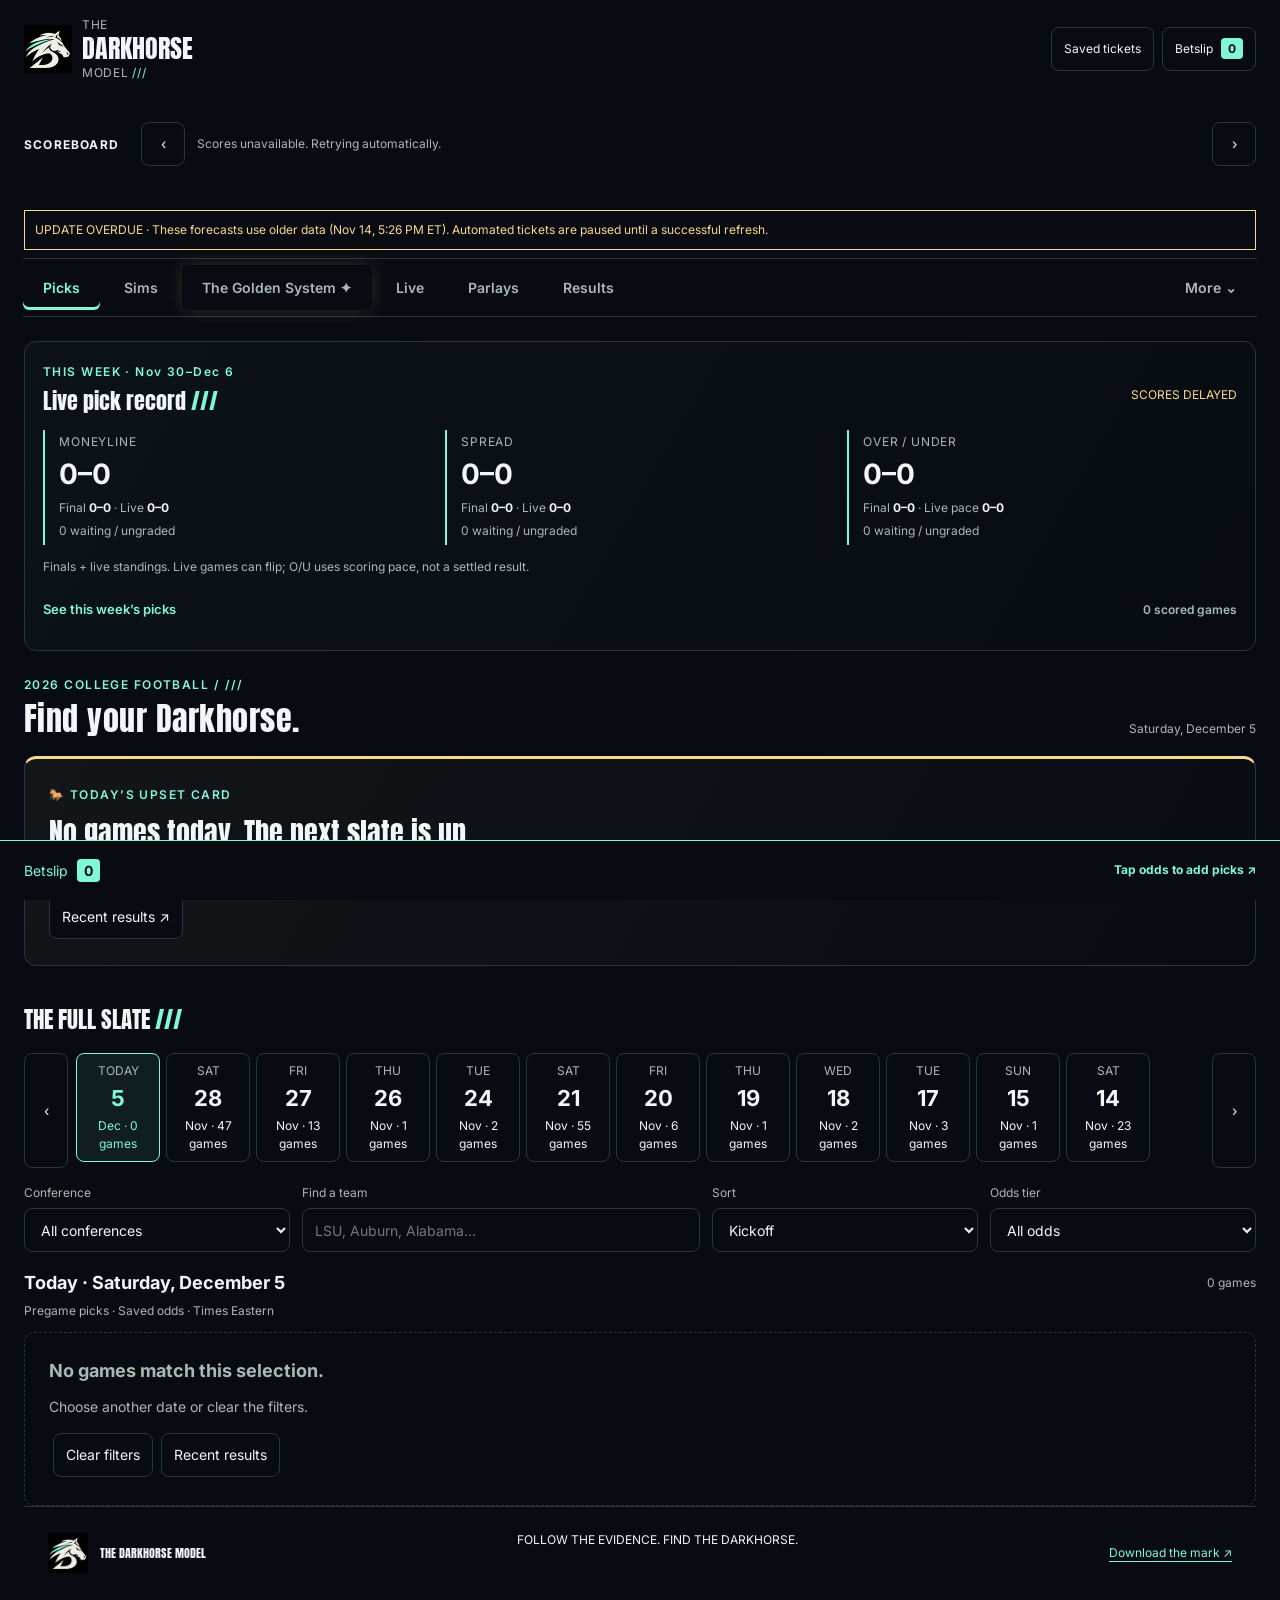
==== commit 1e66e732: "Add DH2.0 and the interactive 3D Thermostat Add an encrypted private preview for four frozen system-" ====
--- a/index.html
+++ b/index.html
@@ -1,4 +1,4 @@
-<!doctype html><html lang="en"><head><meta charset="utf-8"><meta name="viewport" content="width=device-width,initial-scale=1"><title>The Darkhorse Model — College football intelligence</title><meta name="description" content="Real college football data, matchup forecasts, upset signals and transparent historical testing."><link rel="preload" href="assets/fonts/font-3.woff2" as="font" type="font/woff2" crossorigin><link rel="preload" href="assets/fonts/anton.woff2" as="font" type="font/woff2" crossorigin><link rel="stylesheet" href="fonts.css?v=20261108-redesign2"><link rel="stylesheet" href="style.css?v=20261108-redesign2"><link rel="stylesheet" href="seabiscuit.css?v=20261108-redesign2"><link rel="stylesheet" href="darkhorse-brand.css?v=20261108-redesign2"><link rel="icon" type="image/webp" href="assets/darkhorse-mark-96.webp"><meta name="theme-color" content="#090e0d"><link rel="stylesheet" href="matchup-brief.css?v=20261108-redesign2"><link rel="stylesheet" href="team-rankings.css?v=20261108-redesign2"><link rel="stylesheet" href="started-games.css?v=20261108-redesign2"><link rel="stylesheet" href="live-record.css?v=20261114-record1"><link rel="stylesheet" href="gameday.css?v=20261114-gold1"><link rel="canonical" href="https://darkhorsecfb.com/">
+<!doctype html><html lang="en"><head><meta charset="utf-8"><meta name="viewport" content="width=device-width,initial-scale=1"><title>The Darkhorse Model — College football intelligence</title><meta name="description" content="Real college football data, matchup forecasts, upset signals and transparent historical testing."><link rel="preload" href="assets/fonts/font-3.woff2" as="font" type="font/woff2" crossorigin><link rel="preload" href="assets/fonts/anton.woff2" as="font" type="font/woff2" crossorigin><link rel="stylesheet" href="fonts.css?v=20261108-redesign2"><link rel="stylesheet" href="style.css?v=20261108-redesign2"><link rel="stylesheet" href="seabiscuit.css?v=20261108-redesign2"><link rel="stylesheet" href="darkhorse-brand.css?v=20261108-redesign2"><link rel="icon" type="image/webp" href="assets/darkhorse-mark-96.webp"><meta name="theme-color" content="#090e0d"><link rel="stylesheet" href="matchup-brief.css?v=20261108-redesign2"><link rel="stylesheet" href="team-rankings.css?v=20261108-redesign2"><link rel="stylesheet" href="started-games.css?v=20261108-redesign2"><link rel="stylesheet" href="live-record.css?v=20261114-record1"><link rel="stylesheet" href="gameday.css?v=20261115-dh20"><link rel="canonical" href="https://darkhorsecfb.com/">
 <meta property="og:type" content="website"><meta property="og:title" content="The Darkhorse Model | College Football Picks"><meta property="og:description" content="Outright underdogs. Real evidence. Explore model picks, Seabiscuit plays and matchup research."><meta property="og:url" content="https://darkhorsecfb.com/"><meta property="og:image" content="https://darkhorsecfb.com/assets/darkhorse-social-1200x630.png"><meta property="og:image:width" content="1200"><meta property="og:image:height" content="630"><meta name="twitter:card" content="summary_large_image"><meta name="twitter:site" content="@darkhorsecfb"><meta name="twitter:title" content="The Darkhorse Model"><meta name="twitter:description" content="Follow the evidence. Find the Darkhorse."><meta name="twitter:image" content="https://darkhorsecfb.com/assets/darkhorse-social-1200x630.png"></head><body class="gameday boot"><a class="brand-skip" href="#mainNavigation">Skip to the picks</a>
 <header class="darkhorse-header">
 <div class="masthead-foot"><span>INDEPENDENT COLLEGE FOOTBALL INTELLIGENCE</span><span class="status">CHECKING DATA UPDATE</span></div>
@@ -7,4 +7,4 @@
 </header><main>
 
 
-<div id="loading" role="status">Loading model picks…</div><nav id="mainNavigation" aria-label="Model sections"><button class="active" data-tab="slate">01 / Conference hub</button><button data-tab="lab">02 / Matchup report</button><button data-tab="archive">03 / History</button><button data-tab="test">04 / Prediction results</button><button data-tab="method">05 / How it works</button></nav><div id="rankingLegend" aria-label="Ranking sources and dates"></div><section id="lab" class="tab" hidden><div class="picker"><label>Conference<select id="matchConference"><option value="all">All conferences</option></select></label><label>Choose a scheduled matchup<select id="game"><option>Loading games…</option></select></label><div><div class="eyebrow">NO MANUAL STAT ENTRY</div><small>All team statistics are calculated from loaded games.</small></div></div><div class="notice"><b>RESEARCH MODEL</b> Real data; experimental probabilities. Check the matchup intelligence report for availability, QB evidence, weather and situational coverage. Context reports do not change the main score unless explicitly marked.</div><div class="layout"><div><article><div class="sectionhead"><div><div class="eyebrow" id="kickoff"></div><h2 id="matchTitle">Matchup</h2></div><span class="pill" id="label"></span></div><p id="venue" class="tiny"></p><h3 id="headline"></h3><p id="verdict"></p><p id="matchCoverage" class="tiny" aria-live="polite"></p><div id="coachChangeReport"></div><div class="stormmeter"><span>THE MATCHUP, EXPLAINED</span><b id="stormcount"></b></div><div id="signals"></div></article><article><h2>The numbers behind the matchup</h2><p class="tiny">Current season through the latest checked inputs. “Successful plays” gain enough yards to keep a drive on track. For defensive success allowed, lower is better. Rankings compare the teams in the loaded upcoming schedule.</p><div class="tablewrap"><table id="comparison"></table></div><details class="technical"><summary>What do these stats mean?</summary><p><b>Team strength rating:</b> a rating based on previous wins and losses, with more credit for beating stronger opponents. Higher means stronger. This is also called Elo.</p><p><b>Successful play:</b> gains at least half the yards needed on first down, 70% on second down, or enough for a first down on third or fourth down.</p><p><b>Successful-play advantage:</b> your offense’s successful-play rate minus the rate your defense allows. A positive number is favorable. “pp” means percentage points: 45% minus 40% equals +5 percentage points.</p><p><b>Big-play rate:</b> the share of counted offensive plays gaining at least 20 yards. Small samples are blended toward a common baseline so one game does not dominate the rating.</p></details></article><article class="odditiespanel"><div class="eyebrow">THE DEEP CUTS</div><h2>Matchup oddities</h2><p class="tiny">Verified history and player performances. Interesting context—not automatic prediction bonuses. Current coach and player facts are available only where verified.</p><div id="oddities"></div></article><article class="historypanel"><div class="eyebrow">THE RIVALRY FILE</div><h2>These teams have a history.</h2><div id="historySummary"></div><div class="historyfilters"><button data-history="all" class="active">All meetings</button><button data-history="venue">At this stadium</button></div><div id="historyTable" class="tablewrap"></div><p id="historyNote" class="tiny"></p></article><article><h2>Venue & schedule</h2><div id="contextReport"></div></article><article id="matchupIntelligence"><div class="eyebrow">MATCHUP INTELLIGENCE</div><h2>The details that matter.</h2><div id="contextStatus" role="status">Loading matchup research…</div><div id="contextCards"></div></article></div><aside><article class="forecast"><div class="eyebrow">PROJECTED SCORE · MAIN PICK</div><div id="marketInfo" class="marketinfo"></div><div class="score"><div><div id="awayLogo" class="scorelogo"></div><span id="an"></span><strong id="as"></strong><small>AWAY</small></div><span class="dash">:</span><div><div id="homeLogo" class="scorelogo"></div><span id="hn"></span><strong id="hs"></strong><small>HOME</small></div></div><div class="prob"><span id="ap"></span><span id="hp"></span></div><div class="track"><i id="bar"></i></div><p id="scoreNote"></p><p id="range"></p><div id="matchMeter"></div><div id="similarUpsets"></div><div class="metrics"><div><small>UNDERDOG WIN CHANCE</small><b id="upset"></b></div><div><small>21+ POINT WIN, EITHER TEAM</small><b id="blowout"></b></div></div><p id="edge"></p><button id="export">Export matchup report ↓</button><p class="tiny">Rounded score picks. A one-point display tiebreak goes to the model favorite when rounding would produce a tie (home team for an exact 50/50); win probabilities remain unchanged. Not an overtime simulation.</p></article><article><h2>Why the model leans this way</h2><div id="driverSummary"></div><details class="technical"><summary>See the calculation</summary><p class="tiny">These numbers describe the model’s calculation, not guaranteed effects. Positive numbers move the pick toward the home team; negative numbers move it toward the visitor. The starting value (“intercept”) and all contributions add up to the predicted point difference.</p><div id="drivers"></div></details></article><article><h2>Source check</h2><div id="sources"></div><p class="tiny">The update banner shows when forecast inputs were last checked. Refreshes are saved snapshots; scores and prices are not a real-time feed.</p></article></aside></div></section><section id="slate" class="tab"><article><div class="hubheading"><div><div class="eyebrow">THE SATURDAY BOARD</div><h2>Find your conference.</h2><p>Scores, upset signals and the stories behind the matchup.</p></div><span class="pill">2026 SEASON</span></div><div id="conferenceTabs" class="conferenceTabs"></div><div class="filters"><label>Conference<select id="conference"><option value="all">All conferences</option></select></label><label>Schedule<select id="week"><option value="this">This week</option><option value="next">Next week</option><option value="all">All loaded games</option></select></label><label>Sort within conference<select id="sort"><option value="date">Kickoff</option><option value="upset">Upset probability</option><option value="storm">Warning signals</option><option value="blowout">Blowout probability</option></select></label><label>Find a team<input type="search" id="search" placeholder="LSU, Auburn, Alabama…"></label></div><div id="startedGames" aria-live="polite"></div><div id="boardStats" class="boardStats"></div><p class="tiny">Conference membership is current. Cross-conference games are grouped separately when viewing all conferences. Forecasts use the latest successfully checked data shown above.</p><section class="spotlightsection"><div class="eyebrow">THE UPSET SHORTLIST</div><h2 id="spotlightTitle">Top upset signals this week</h2><p class="tiny">Ranked within your filters by different types of warning signs, then the model’s win probability for the market underdog. Posted, non-pick’em spreads only. This is a screening rule, not a validated betting recommendation.</p><div id="spotlight" class="gamegrid"></div></section><p class="tiny" id="oddsTimestamp"></p><div id="radar"></div></article></section><section id="archive" class="tab" hidden><article><div class="eyebrow">2016–2026 · MATCHUP ARCHIVE</div><h2>The history room.</h2><p>Select any two teams. Explore their meetings, final scores, last wins and stadium records.</p><div class="filters"><label>Team A<select id="historyA"></select></label><label>Team B<select id="historyB"></select></label><label>Stadium<select id="archiveVenue"><option value="">All stadiums</option></select></label></div><div id="archiveSummary"></div><div id="archiveTable" class="tablewrap"></div><p id="archiveNote" class="tiny"></p><h2>Series oddities</h2><div id="archiveFacts"></div><p class="tiny">Historical results are descriptive. The score model’s training window is still 2025–26; it does not treat old wins under different coaches as automatic point adjustments.</p></article></section><section id="test" class="tab" hidden><div id="pickResults" aria-live="polite"><article><h2>Our picks. The results.</h2><p>Loading saved picks…</p></article></div></section><section id="method" class="tab" hidden><article><div class="eyebrow">DATA FIRST. STORIES SECOND.</div><h2>What is—and isn’t—in this model.</h2><p id="dataSummary"></p><table><tr><th>Factor</th><th>Status</th><th>Use</th></tr><tr><td>Team strength / opponent quality</td><td>Included</td><td>Elo initialized equally in 2025, updated chronologically; 25% regression between seasons.</td></tr><tr><td>Net success rate / explosive plays</td><td>Included</td><td>Derived from earlier-date FBS play-by-play and adjusted for each opposing offense and defense. Small samples shrink toward average. Elo remains a separate previous-results feature.</td></tr><tr><td>Offense / defense / home & road</td><td>Included</td><td>Main FBS forecasts use current-season opponent-adjusted points, yards and success rates. Venue is separated during adjustment. Raw records and home/road splits remain descriptive; FCS games are excluded from adjusted performance.</td></tr><tr><td>Post–big win / look-ahead</td><td>Experimental</td><td>Big win = beating a team with pregame Elo ≥1600. Look-ahead = scheduled opponent within 14 days rated ≥100 Elo above current opponent.</td></tr><tr><td>Evening performance</td><td>Experimental</td><td>Kickoff ≥7 p.m. Eastern; not necessarily nighttime at the venue. TBA times excluded.</td></tr><tr><td>Head-to-head</td><td>Experimental / short history</td><td>2016–2026 meeting results and stadium filters are available in each matchup report. The experimental model still uses only recent 2025–26 residuals; older results are descriptive, not automatic point adjustments.</td></tr><tr><td>Specific stadium / crowd hostility</td><td>Partial</td><td>Home-field and team home/road residuals included. Exact-stadium records from loaded 2016–2026 games are displayed; stadium-specific effect and crowd intensity are not separately estimated.</td></tr><tr><td>Injuries / QB experience / motivation</td><td>Reported context</td><td>Public availability and QB evidence are refreshed where available. Numerical injury effects and motivation adjustments are not fitted.</td></tr><tr><td>Weather / travel / special teams</td><td>Reported context</td><td>Travel and available weather reports are refreshed. They are not numerical score adjustments; special teams modeling remains incomplete.</td></tr><tr><td>Market spread / TV channel</td><td>Displayed snapshot</td><td>ESPN game listings and provider odds, with retrieval timestamp. Market spread defines the underdog for the upset meter but does not change the underlying score prediction.</td></tr></table><h3>Play-level definitions</h3><p id="definitions"></p><p>Missing play-by-play is excluded from rate denominators, not counted as failed plays. Incomplete game coverage and excluded plays mean these are our calculated rates, not an official provider’s success-rate measure. No garbage-time filter is applied. Raw profile statistics are labeled separately from the opponent-adjusted estimates used in the main FBS forecast.</p><h3>Training and testing</h3><p>Two standardized ridge regressions predict home margin and combined points (fixed penalty 30). The core model uses Elo, home field and opponent-adjusted net success rate, scoring balance, scoring environment, explosive rate and yards. Separate offensive and defensive ratings are fitted to earlier-date FBS results with three game-equivalents of shrinkage per team. This replaces raw performance inputs; no extra schedule bonus is added. Non-FBS matchups retain the unadjusted forecast and are labeled. The context model adds home/road residuals, rest, post-win, look-ahead, evening and series effects. Team-specific residuals are heavily shrunk. Rankings are descriptive and are not added again as separate predictors.</p><p>Pregame snapshots use only results from earlier calendar dates. Training begins with 100 eligible games; each later date is held out together. Eligibility requires at least three prior games and 80 eligible offensive plays for each team. Model weights are then refit on all eligible completed games for upcoming forecasts. Source corrections and retrospective schedule availability mean this is a reconstructed backtest, not a fully archived point-in-time production trial.</p><p>Win and 21+ margin probabilities use a normal distribution of margin error. Held-out intervals use each training fit’s residual standard deviation (floor 10 points); upcoming forecasts use held-out error spread when enough observations exist. These intervals do not include all parameter, injury or data uncertainty. A normal approximation misses some football scoring structure.</p><h3>Matchup oddities</h3><p>Team streaks, last wins, one-score finishes, venue records and extreme results are calculated from loaded 2016–2026 regular-season schedules. They are not all-time claims; postseason completeness is not guaranteed. Coach trivia is sourced from official reporting. Player facts match athlete IDs in current 2026 rosters to prior 2023–26 matchup box scores, with explicit sample counts. These are descriptive performances, not proof a player performs better against that opponent than against other schools. Facts do not add points to the forecast.</p><h3>Upset meter & weekly shortlist</h3><p>The meter shows the model’s win probability for the market underdog. Missing spreads and pick’em games have no market underdog and no upset percentage. Risk labels are editorial: below 20% lower, 20–34% live possibility, 35–50% elevated, above 50% model favors the upset. The top three games in your filters are ranked by number of different warning-sign types, then win probability, and require a posted nonzero market spread. This rule is not itself backtested.</p><p>Sportsbook spread and model spread are separate. A negative number means that team is favored by that many points. Provider odds are retrieved snapshots, not live prices or bookmaker-update timestamps. TV listings can change, and unconfirmed kickoff times display TBA.</p><h3>The “perfect storm” standard</h3><p>We group warning signs into independent evidence families: competitive baseline, efficiency, location/schedule, and recent series. Three aligned families trigger “Multiple upset signals.” This is a transparent explanation rule, not a validated storm classifier. It cannot certify a perfect storm while major injury or QB inputs are missing. Blowout probability is shown separately; high variance can increase both upset and blowout tails.</p><h3>Data sources & next connections</h3><p><a href="https://www.espn.com/college-football/scoreboard" target="_blank" rel="noreferrer">ESPN schedules, results and game play-by-play</a> supply this snapshot. <a href="https://api.collegefootballdata.com/getting-started" target="_blank" rel="noreferrer">CollegeFootballData authenticated API access</a> is a possible next source for more historical advanced data. Historical regular-season schedules cover 2016–2026; postseason completeness is not guaranteed and missing team-seasons are disclosed. No API credential is configured here. The daily updater retrieves schedules, results and public availability reports. Numerical injury effects and a comprehensive historical motivation database are not yet fitted.</p></article><details class="technical"><summary>Historical model testing · separate from our saved-pick record</summary><div class="notice">The legacy-model evaluation below retains its original test cohort through October 18. It does not measure the new opponent-adjusted model; see its separate comparison in Prediction results. Current forecasts are rebuilt separately from this frozen historical test. <a href="integration-audit.json">Latest integration test</a> · <a href="model-archive-2026-10-20.json">Archived October 20 forecasts</a>.</div><article id="upsetHistory"></article><article><div class="eyebrow">SHOW THE WORK</div><h2>How accurate has the model been?</h2><p id="testIntro"></p><div id="testSummary" class="plainstats"></div><div class="notice">This is a test on past games, not a record of picks made live. It does not show whether the model beats sportsbook spreads.</div><div id="modelFinding" class="notice"></div><details class="technical"><summary>See detailed accuracy numbers</summary><p>A lower error means predictions were closer to the results. “Brier score” measures how close win probabilities were to what happened: lower is better. A model promising 80% ranges should contain the real result roughly 8 times out of 10.</p><div class="tablewrap"><table id="metrics"></table></div><h3>Did the win chances match reality?</h3><p>For example, teams given a 60% chance should win about 6 times out of 10 over many games. Small groups can vary a lot.</p><div class="tablewrap"><table id="calibration"></table></div></details><h3>Past games: our pick vs. the result</h3><p class="tiny">These picks were calculated afterward using earlier-game information. “Correct winner” does not necessarily mean the predicted score was close.</p><div class="tablewrap"><table id="heldout"></table></div></article></details></section><footer class="brand-footer"><a href="#" class="brand-footer-name"><img src="assets/darkhorse-mark-96.webp" width="55" height="55" alt="">THE DARKHORSE MODEL</a><span>FOLLOW THE EVIDENCE. FIND THE DARKHORSE.</span><a class="brand-download" href="assets/darkhorse-mark.png" download="darkhorse-logo.png">Download the mark ↗</a></footer></main><script src="live-updates.js?v=20261108-redesign1"></script><script src="team-rankings.js?v=20261108-neon-picks"></script><script src="started-games.js?v=20261108-redesign1"></script><script src="gameday-engine.js?v=20261108-redesign1"></script><script src="app.js?v=20261108-redesign3"></script><script src="seabiscuit.js?v=20261108-redesign1"></script><script src="parlays.js?v=20261108-redesign1"></script><script src="live-scores.js?v=20261114-record1"></script><script src="live-record.js?v=20261114-record1"></script><script src="gameday.js?v=20261114-gold1"></script></body></html>
+<div id="loading" role="status">Loading model picks…</div><nav id="mainNavigation" aria-label="Model sections"><button class="active" data-tab="slate">01 / Conference hub</button><button data-tab="lab">02 / Matchup report</button><button data-tab="archive">03 / History</button><button data-tab="test">04 / Prediction results</button><button data-tab="method">05 / How it works</button></nav><div id="rankingLegend" aria-label="Ranking sources and dates"></div><section id="lab" class="tab" hidden><div class="picker"><label>Conference<select id="matchConference"><option value="all">All conferences</option></select></label><label>Choose a scheduled matchup<select id="game"><option>Loading games…</option></select></label><div><div class="eyebrow">NO MANUAL STAT ENTRY</div><small>All team statistics are calculated from loaded games.</small></div></div><div class="notice"><b>RESEARCH MODEL</b> Real data; experimental probabilities. Check the matchup intelligence report for availability, QB evidence, weather and situational coverage. Context reports do not change the main score unless explicitly marked.</div><div class="layout"><div><article><div class="sectionhead"><div><div class="eyebrow" id="kickoff"></div><h2 id="matchTitle">Matchup</h2></div><span class="pill" id="label"></span></div><p id="venue" class="tiny"></p><h3 id="headline"></h3><p id="verdict"></p><p id="matchCoverage" class="tiny" aria-live="polite"></p><div id="coachChangeReport"></div><div class="stormmeter"><span>THE MATCHUP, EXPLAINED</span><b id="stormcount"></b></div><div id="signals"></div></article><article><h2>The numbers behind the matchup</h2><p class="tiny">Current season through the latest checked inputs. “Successful plays” gain enough yards to keep a drive on track. For defensive success allowed, lower is better. Rankings compare the teams in the loaded upcoming schedule.</p><div class="tablewrap"><table id="comparison"></table></div><details class="technical"><summary>What do these stats mean?</summary><p><b>Team strength rating:</b> a rating based on previous wins and losses, with more credit for beating stronger opponents. Higher means stronger. This is also called Elo.</p><p><b>Successful play:</b> gains at least half the yards needed on first down, 70% on second down, or enough for a first down on third or fourth down.</p><p><b>Successful-play advantage:</b> your offense’s successful-play rate minus the rate your defense allows. A positive number is favorable. “pp” means percentage points: 45% minus 40% equals +5 percentage points.</p><p><b>Big-play rate:</b> the share of counted offensive plays gaining at least 20 yards. Small samples are blended toward a common baseline so one game does not dominate the rating.</p></details></article><article class="odditiespanel"><div class="eyebrow">THE DEEP CUTS</div><h2>Matchup oddities</h2><p class="tiny">Verified history and player performances. Interesting context—not automatic prediction bonuses. Current coach and player facts are available only where verified.</p><div id="oddities"></div></article><article class="historypanel"><div class="eyebrow">THE RIVALRY FILE</div><h2>These teams have a history.</h2><div id="historySummary"></div><div class="historyfilters"><button data-history="all" class="active">All meetings</button><button data-history="venue">At this stadium</button></div><div id="historyTable" class="tablewrap"></div><p id="historyNote" class="tiny"></p></article><article><h2>Venue & schedule</h2><div id="contextReport"></div></article><article id="matchupIntelligence"><div class="eyebrow">MATCHUP INTELLIGENCE</div><h2>The details that matter.</h2><div id="contextStatus" role="status">Loading matchup research…</div><div id="contextCards"></div></article></div><aside><article class="forecast"><div class="eyebrow">PROJECTED SCORE · MAIN PICK</div><div id="marketInfo" class="marketinfo"></div><div class="score"><div><div id="awayLogo" class="scorelogo"></div><span id="an"></span><strong id="as"></strong><small>AWAY</small></div><span class="dash">:</span><div><div id="homeLogo" class="scorelogo"></div><span id="hn"></span><strong id="hs"></strong><small>HOME</small></div></div><div class="prob"><span id="ap"></span><span id="hp"></span></div><div class="track"><i id="bar"></i></div><p id="scoreNote"></p><p id="range"></p><div id="matchMeter"></div><div id="similarUpsets"></div><div class="metrics"><div><small>UNDERDOG WIN CHANCE</small><b id="upset"></b></div><div><small>21+ POINT WIN, EITHER TEAM</small><b id="blowout"></b></div></div><p id="edge"></p><button id="export">Export matchup report ↓</button><p class="tiny">Rounded score picks. A one-point display tiebreak goes to the model favorite when rounding would produce a tie (home team for an exact 50/50); win probabilities remain unchanged. Not an overtime simulation.</p></article><article><h2>Why the model leans this way</h2><div id="driverSummary"></div><details class="technical"><summary>See the calculation</summary><p class="tiny">These numbers describe the model’s calculation, not guaranteed effects. Positive numbers move the pick toward the home team; negative numbers move it toward the visitor. The starting value (“intercept”) and all contributions add up to the predicted point difference.</p><div id="drivers"></div></details></article><article><h2>Source check</h2><div id="sources"></div><p class="tiny">The update banner shows when forecast inputs were last checked. Refreshes are saved snapshots; scores and prices are not a real-time feed.</p></article></aside></div></section><section id="slate" class="tab"><article><div class="hubheading"><div><div class="eyebrow">THE SATURDAY BOARD</div><h2>Find your conference.</h2><p>Scores, upset signals and the stories behind the matchup.</p></div><span class="pill">2026 SEASON</span></div><div id="conferenceTabs" class="conferenceTabs"></div><div class="filters"><label>Conference<select id="conference"><option value="all">All conferences</option></select></label><label>Schedule<select id="week"><option value="this">This week</option><option value="next">Next week</option><option value="all">All loaded games</option></select></label><label>Sort within conference<select id="sort"><option value="date">Kickoff</option><option value="upset">Upset probability</option><option value="storm">Warning signals</option><option value="blowout">Blowout probability</option></select></label><label>Find a team<input type="search" id="search" placeholder="LSU, Auburn, Alabama…"></label></div><div id="startedGames" aria-live="polite"></div><div id="boardStats" class="boardStats"></div><p class="tiny">Conference membership is current. Cross-conference games are grouped separately when viewing all conferences. Forecasts use the latest successfully checked data shown above.</p><section class="spotlightsection"><div class="eyebrow">THE UPSET SHORTLIST</div><h2 id="spotlightTitle">Top upset signals this week</h2><p class="tiny">Ranked within your filters by different types of warning signs, then the model’s win probability for the market underdog. Posted, non-pick’em spreads only. This is a screening rule, not a validated betting recommendation.</p><div id="spotlight" class="gamegrid"></div></section><p class="tiny" id="oddsTimestamp"></p><div id="radar"></div></article></section><section id="archive" class="tab" hidden><article><div class="eyebrow">2016–2026 · MATCHUP ARCHIVE</div><h2>The history room.</h2><p>Select any two teams. Explore their meetings, final scores, last wins and stadium records.</p><div class="filters"><label>Team A<select id="historyA"></select></label><label>Team B<select id="historyB"></select></label><label>Stadium<select id="archiveVenue"><option value="">All stadiums</option></select></label></div><div id="archiveSummary"></div><div id="archiveTable" class="tablewrap"></div><p id="archiveNote" class="tiny"></p><h2>Series oddities</h2><div id="archiveFacts"></div><p class="tiny">Historical results are descriptive. The score model’s training window is still 2025–26; it does not treat old wins under different coaches as automatic point adjustments.</p></article></section><section id="test" class="tab" hidden><div id="pickResults" aria-live="polite"><article><h2>Our picks. The results.</h2><p>Loading saved picks…</p></article></div></section><section id="method" class="tab" hidden><article><div class="eyebrow">DATA FIRST. STORIES SECOND.</div><h2>What is—and isn’t—in this model.</h2><p id="dataSummary"></p><table><tr><th>Factor</th><th>Status</th><th>Use</th></tr><tr><td>Team strength / opponent quality</td><td>Included</td><td>Elo initialized equally in 2025, updated chronologically; 25% regression between seasons.</td></tr><tr><td>Net success rate / explosive plays</td><td>Included</td><td>Derived from earlier-date FBS play-by-play and adjusted for each opposing offense and defense. Small samples shrink toward average. Elo remains a separate previous-results feature.</td></tr><tr><td>Offense / defense / home & road</td><td>Included</td><td>Main FBS forecasts use current-season opponent-adjusted points, yards and success rates. Venue is separated during adjustment. Raw records and home/road splits remain descriptive; FCS games are excluded from adjusted performance.</td></tr><tr><td>Post–big win / look-ahead</td><td>Experimental</td><td>Big win = beating a team with pregame Elo ≥1600. Look-ahead = scheduled opponent within 14 days rated ≥100 Elo above current opponent.</td></tr><tr><td>Evening performance</td><td>Experimental</td><td>Kickoff ≥7 p.m. Eastern; not necessarily nighttime at the venue. TBA times excluded.</td></tr><tr><td>Head-to-head</td><td>Experimental / short history</td><td>2016–2026 meeting results and stadium filters are available in each matchup report. The experimental model still uses only recent 2025–26 residuals; older results are descriptive, not automatic point adjustments.</td></tr><tr><td>Specific stadium / crowd hostility</td><td>Partial</td><td>Home-field and team home/road residuals included. Exact-stadium records from loaded 2016–2026 games are displayed; stadium-specific effect and crowd intensity are not separately estimated.</td></tr><tr><td>Injuries / QB experience / motivation</td><td>Reported context</td><td>Public availability and QB evidence are refreshed where available. Numerical injury effects and motivation adjustments are not fitted.</td></tr><tr><td>Weather / travel / special teams</td><td>Reported context</td><td>Travel and available weather reports are refreshed. They are not numerical score adjustments; special teams modeling remains incomplete.</td></tr><tr><td>Market spread / TV channel</td><td>Displayed snapshot</td><td>ESPN game listings and provider odds, with retrieval timestamp. Market spread defines the underdog for the upset meter but does not change the underlying score prediction.</td></tr></table><h3>Play-level definitions</h3><p id="definitions"></p><p>Missing play-by-play is excluded from rate denominators, not counted as failed plays. Incomplete game coverage and excluded plays mean these are our calculated rates, not an official provider’s success-rate measure. No garbage-time filter is applied. Raw profile statistics are labeled separately from the opponent-adjusted estimates used in the main FBS forecast.</p><h3>Training and testing</h3><p>Two standardized ridge regressions predict home margin and combined points (fixed penalty 30). The core model uses Elo, home field and opponent-adjusted net success rate, scoring balance, scoring environment, explosive rate and yards. Separate offensive and defensive ratings are fitted to earlier-date FBS results with three game-equivalents of shrinkage per team. This replaces raw performance inputs; no extra schedule bonus is added. Non-FBS matchups retain the unadjusted forecast and are labeled. The context model adds home/road residuals, rest, post-win, look-ahead, evening and series effects. Team-specific residuals are heavily shrunk. Rankings are descriptive and are not added again as separate predictors.</p><p>Pregame snapshots use only results from earlier calendar dates. Training begins with 100 eligible games; each later date is held out together. Eligibility requires at least three prior games and 80 eligible offensive plays for each team. Model weights are then refit on all eligible completed games for upcoming forecasts. Source corrections and retrospective schedule availability mean this is a reconstructed backtest, not a fully archived point-in-time production trial.</p><p>Win and 21+ margin probabilities use a normal distribution of margin error. Held-out intervals use each training fit’s residual standard deviation (floor 10 points); upcoming forecasts use held-out error spread when enough observations exist. These intervals do not include all parameter, injury or data uncertainty. A normal approximation misses some football scoring structure.</p><h3>Matchup oddities</h3><p>Team streaks, last wins, one-score finishes, venue records and extreme results are calculated from loaded 2016–2026 regular-season schedules. They are not all-time claims; postseason completeness is not guaranteed. Coach trivia is sourced from official reporting. Player facts match athlete IDs in current 2026 rosters to prior 2023–26 matchup box scores, with explicit sample counts. These are descriptive performances, not proof a player performs better against that opponent than against other schools. Facts do not add points to the forecast.</p><h3>Upset meter & weekly shortlist</h3><p>The meter shows the model’s win probability for the market underdog. Missing spreads and pick’em games have no market underdog and no upset percentage. Risk labels are editorial: below 20% lower, 20–34% live possibility, 35–50% elevated, above 50% model favors the upset. The top three games in your filters are ranked by number of different warning-sign types, then win probability, and require a posted nonzero market spread. This rule is not itself backtested.</p><p>Sportsbook spread and model spread are separate. A negative number means that team is favored by that many points. Provider odds are retrieved snapshots, not live prices or bookmaker-update timestamps. TV listings can change, and unconfirmed kickoff times display TBA.</p><h3>The “perfect storm” standard</h3><p>We group warning signs into independent evidence families: competitive baseline, efficiency, location/schedule, and recent series. Three aligned families trigger “Multiple upset signals.” This is a transparent explanation rule, not a validated storm classifier. It cannot certify a perfect storm while major injury or QB inputs are missing. Blowout probability is shown separately; high variance can increase both upset and blowout tails.</p><h3>Data sources & next connections</h3><p><a href="https://www.espn.com/college-football/scoreboard" target="_blank" rel="noreferrer">ESPN schedules, results and game play-by-play</a> supply this snapshot. <a href="https://api.collegefootballdata.com/getting-started" target="_blank" rel="noreferrer">CollegeFootballData authenticated API access</a> is a possible next source for more historical advanced data. Historical regular-season schedules cover 2016–2026; postseason completeness is not guaranteed and missing team-seasons are disclosed. No API credential is configured here. The daily updater retrieves schedules, results and public availability reports. Numerical injury effects and a comprehensive historical motivation database are not yet fitted.</p></article><details class="technical"><summary>Historical model testing · separate from our saved-pick record</summary><div class="notice">The legacy-model evaluation below retains its original test cohort through October 18. It does not measure the new opponent-adjusted model; see its separate comparison in Prediction results. Current forecasts are rebuilt separately from this frozen historical test. <a href="integration-audit.json">Latest integration test</a> · <a href="model-archive-2026-10-20.json">Archived October 20 forecasts</a>.</div><article id="upsetHistory"></article><article><div class="eyebrow">SHOW THE WORK</div><h2>How accurate has the model been?</h2><p id="testIntro"></p><div id="testSummary" class="plainstats"></div><div class="notice">This is a test on past games, not a record of picks made live. It does not show whether the model beats sportsbook spreads.</div><div id="modelFinding" class="notice"></div><details class="technical"><summary>See detailed accuracy numbers</summary><p>A lower error means predictions were closer to the results. “Brier score” measures how close win probabilities were to what happened: lower is better. A model promising 80% ranges should contain the real result roughly 8 times out of 10.</p><div class="tablewrap"><table id="metrics"></table></div><h3>Did the win chances match reality?</h3><p>For example, teams given a 60% chance should win about 6 times out of 10 over many games. Small groups can vary a lot.</p><div class="tablewrap"><table id="calibration"></table></div></details><h3>Past games: our pick vs. the result</h3><p class="tiny">These picks were calculated afterward using earlier-game information. “Correct winner” does not necessarily mean the predicted score was close.</p><div class="tablewrap"><table id="heldout"></table></div></article></details></section><footer class="brand-footer"><a href="#" class="brand-footer-name"><img src="assets/darkhorse-mark-96.webp" width="55" height="55" alt="">THE DARKHORSE MODEL</a><span>FOLLOW THE EVIDENCE. FIND THE DARKHORSE.</span><a class="brand-download" href="assets/darkhorse-mark.png" download="darkhorse-logo.png">Download the mark ↗</a></footer></main><script src="live-updates.js?v=20261108-redesign1"></script><script src="team-rankings.js?v=20261108-neon-picks"></script><script src="started-games.js?v=20261108-redesign1"></script><script src="gameday-engine.js?v=20261108-redesign1"></script><script src="app.js?v=20261108-redesign3"></script><script src="seabiscuit.js?v=20261108-redesign1"></script><script src="parlays.js?v=20261108-redesign1"></script><script src="live-scores.js?v=20261114-record1"></script><script src="live-record.js?v=20261114-record1"></script><script src="gameday.js?v=20261115-dh20"></script></body></html>
--- a/gameday.css
+++ b/gameday.css
@@ -49,3 +49,6 @@
 @media (max-width:1100px) and (min-width:761px) { .gd-feature-card:first-child { grid-column: auto; } .gd-feature-grid { grid-template-columns: repeat(2,minmax(0,1fr)); } }
 @media (max-width:380px) { .gd-pick-card, .gd-pick-card.gd-feature-card { padding-left: 12px; padding-right: 12px; } .gd-school h3 { font-size: 16px; } .gd-pick-value { gap: 4px; } .gd-pick-value b { font-size: 18px; } .gd-pick-value .teamlogo { width: 22px; height: 22px; } }
 @media (max-width:380px) { .gameday #mainNavigation > button, .gameday #mainNavigation summary { padding-left: 8px; padding-right: 8px; font-size: 12px; } }
+
+/* Private situational research entrance; established gold token. */
+#mainNavigation .gd-golden-nav{color:var(--gold,#e9c883);border:1px solid var(--gold,#e9c883);background:color-mix(in srgb,var(--gold,#e9c883) 8%,transparent);box-shadow:0 0 18px color-mix(in srgb,var(--gold,#e9c883) 15%,transparent);white-space:nowrap}
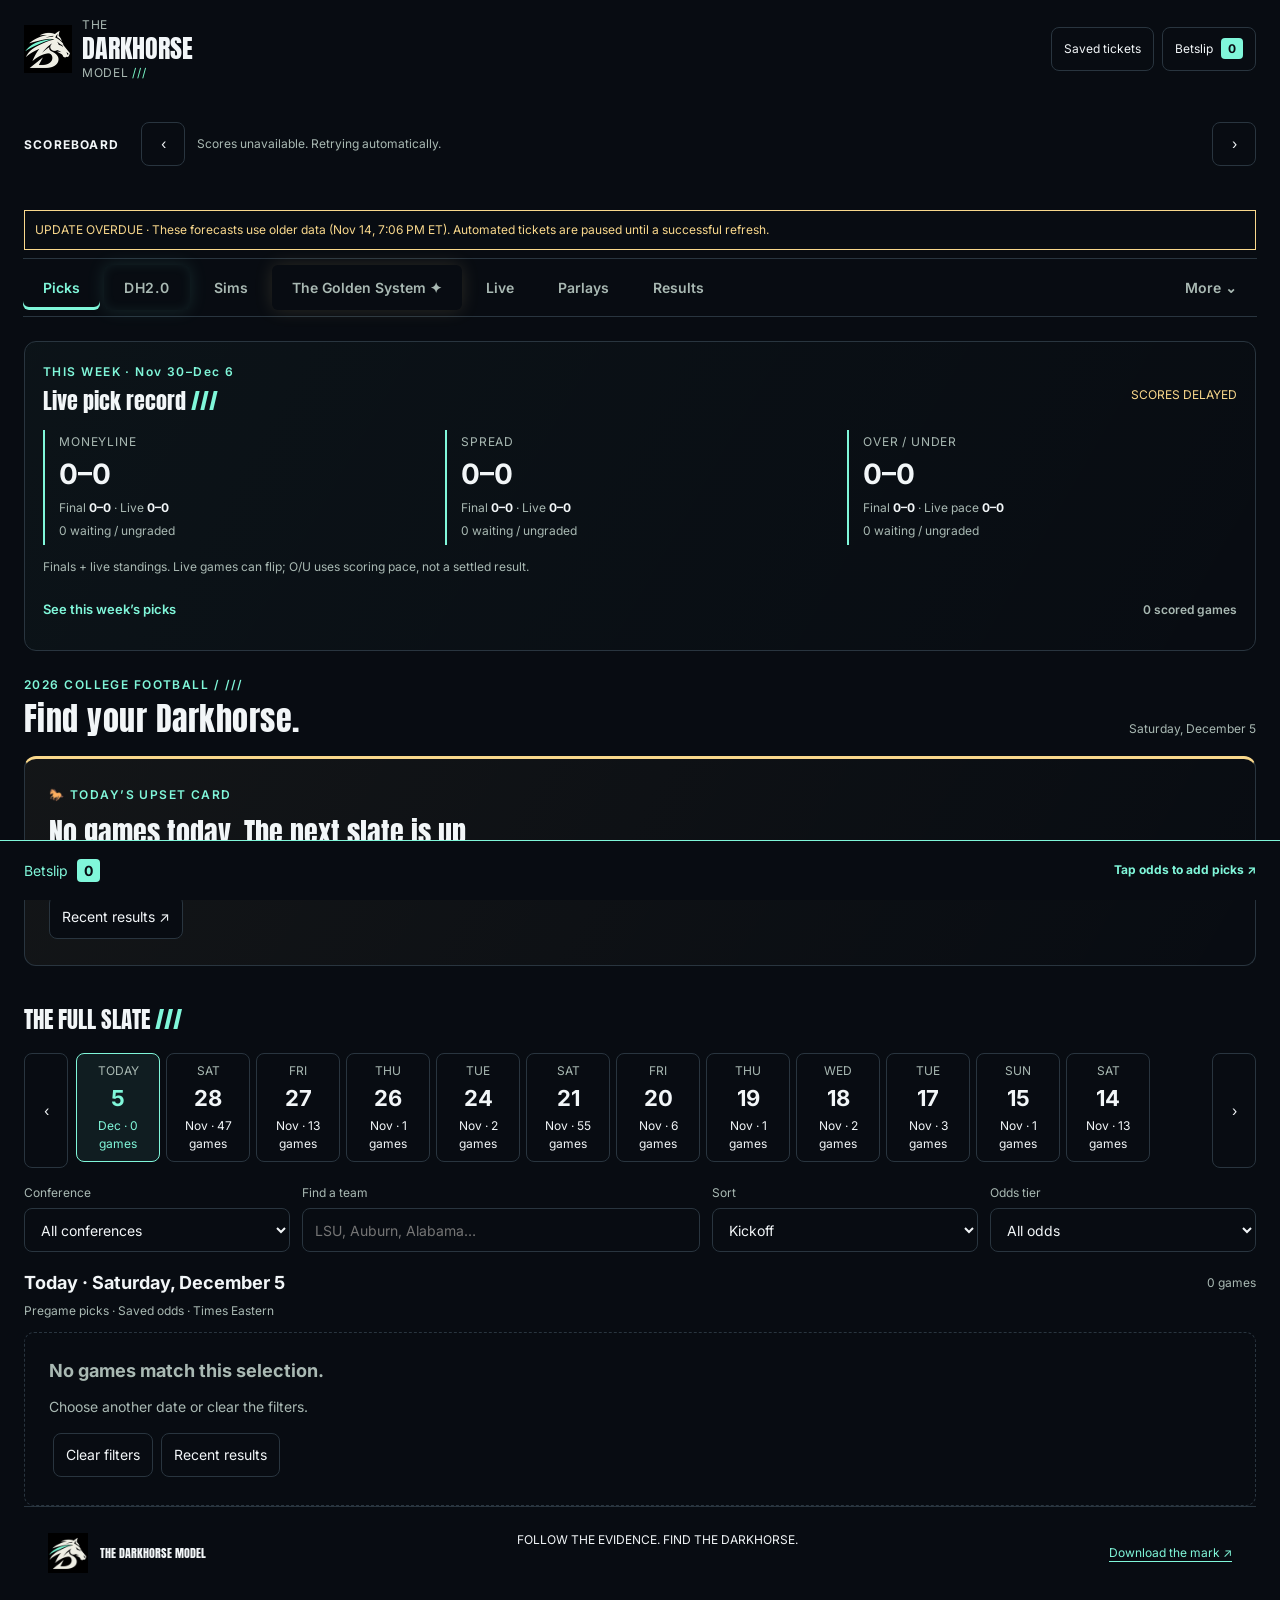
==== commit c80794d5: "Open DH2.0 and the Golden System without a password Remove both research access gates, load public m" ====
--- a/index.html
+++ b/index.html
@@ -7,4 +7,4 @@
 </header><main>
 
 
-<div id="loading" role="status">Loading model picks…</div><nav id="mainNavigation" aria-label="Model sections"><button class="active" data-tab="slate">01 / Conference hub</button><button data-tab="lab">02 / Matchup report</button><button data-tab="archive">03 / History</button><button data-tab="test">04 / Prediction results</button><button data-tab="method">05 / How it works</button></nav><div id="rankingLegend" aria-label="Ranking sources and dates"></div><section id="lab" class="tab" hidden><div class="picker"><label>Conference<select id="matchConference"><option value="all">All conferences</option></select></label><label>Choose a scheduled matchup<select id="game"><option>Loading games…</option></select></label><div><div class="eyebrow">NO MANUAL STAT ENTRY</div><small>All team statistics are calculated from loaded games.</small></div></div><div class="notice"><b>RESEARCH MODEL</b> Real data; experimental probabilities. Check the matchup intelligence report for availability, QB evidence, weather and situational coverage. Context reports do not change the main score unless explicitly marked.</div><div class="layout"><div><article><div class="sectionhead"><div><div class="eyebrow" id="kickoff"></div><h2 id="matchTitle">Matchup</h2></div><span class="pill" id="label"></span></div><p id="venue" class="tiny"></p><h3 id="headline"></h3><p id="verdict"></p><p id="matchCoverage" class="tiny" aria-live="polite"></p><div id="coachChangeReport"></div><div class="stormmeter"><span>THE MATCHUP, EXPLAINED</span><b id="stormcount"></b></div><div id="signals"></div></article><article><h2>The numbers behind the matchup</h2><p class="tiny">Current season through the latest checked inputs. “Successful plays” gain enough yards to keep a drive on track. For defensive success allowed, lower is better. Rankings compare the teams in the loaded upcoming schedule.</p><div class="tablewrap"><table id="comparison"></table></div><details class="technical"><summary>What do these stats mean?</summary><p><b>Team strength rating:</b> a rating based on previous wins and losses, with more credit for beating stronger opponents. Higher means stronger. This is also called Elo.</p><p><b>Successful play:</b> gains at least half the yards needed on first down, 70% on second down, or enough for a first down on third or fourth down.</p><p><b>Successful-play advantage:</b> your offense’s successful-play rate minus the rate your defense allows. A positive number is favorable. “pp” means percentage points: 45% minus 40% equals +5 percentage points.</p><p><b>Big-play rate:</b> the share of counted offensive plays gaining at least 20 yards. Small samples are blended toward a common baseline so one game does not dominate the rating.</p></details></article><article class="odditiespanel"><div class="eyebrow">THE DEEP CUTS</div><h2>Matchup oddities</h2><p class="tiny">Verified history and player performances. Interesting context—not automatic prediction bonuses. Current coach and player facts are available only where verified.</p><div id="oddities"></div></article><article class="historypanel"><div class="eyebrow">THE RIVALRY FILE</div><h2>These teams have a history.</h2><div id="historySummary"></div><div class="historyfilters"><button data-history="all" class="active">All meetings</button><button data-history="venue">At this stadium</button></div><div id="historyTable" class="tablewrap"></div><p id="historyNote" class="tiny"></p></article><article><h2>Venue & schedule</h2><div id="contextReport"></div></article><article id="matchupIntelligence"><div class="eyebrow">MATCHUP INTELLIGENCE</div><h2>The details that matter.</h2><div id="contextStatus" role="status">Loading matchup research…</div><div id="contextCards"></div></article></div><aside><article class="forecast"><div class="eyebrow">PROJECTED SCORE · MAIN PICK</div><div id="marketInfo" class="marketinfo"></div><div class="score"><div><div id="awayLogo" class="scorelogo"></div><span id="an"></span><strong id="as"></strong><small>AWAY</small></div><span class="dash">:</span><div><div id="homeLogo" class="scorelogo"></div><span id="hn"></span><strong id="hs"></strong><small>HOME</small></div></div><div class="prob"><span id="ap"></span><span id="hp"></span></div><div class="track"><i id="bar"></i></div><p id="scoreNote"></p><p id="range"></p><div id="matchMeter"></div><div id="similarUpsets"></div><div class="metrics"><div><small>UNDERDOG WIN CHANCE</small><b id="upset"></b></div><div><small>21+ POINT WIN, EITHER TEAM</small><b id="blowout"></b></div></div><p id="edge"></p><button id="export">Export matchup report ↓</button><p class="tiny">Rounded score picks. A one-point display tiebreak goes to the model favorite when rounding would produce a tie (home team for an exact 50/50); win probabilities remain unchanged. Not an overtime simulation.</p></article><article><h2>Why the model leans this way</h2><div id="driverSummary"></div><details class="technical"><summary>See the calculation</summary><p class="tiny">These numbers describe the model’s calculation, not guaranteed effects. Positive numbers move the pick toward the home team; negative numbers move it toward the visitor. The starting value (“intercept”) and all contributions add up to the predicted point difference.</p><div id="drivers"></div></details></article><article><h2>Source check</h2><div id="sources"></div><p class="tiny">The update banner shows when forecast inputs were last checked. Refreshes are saved snapshots; scores and prices are not a real-time feed.</p></article></aside></div></section><section id="slate" class="tab"><article><div class="hubheading"><div><div class="eyebrow">THE SATURDAY BOARD</div><h2>Find your conference.</h2><p>Scores, upset signals and the stories behind the matchup.</p></div><span class="pill">2026 SEASON</span></div><div id="conferenceTabs" class="conferenceTabs"></div><div class="filters"><label>Conference<select id="conference"><option value="all">All conferences</option></select></label><label>Schedule<select id="week"><option value="this">This week</option><option value="next">Next week</option><option value="all">All loaded games</option></select></label><label>Sort within conference<select id="sort"><option value="date">Kickoff</option><option value="upset">Upset probability</option><option value="storm">Warning signals</option><option value="blowout">Blowout probability</option></select></label><label>Find a team<input type="search" id="search" placeholder="LSU, Auburn, Alabama…"></label></div><div id="startedGames" aria-live="polite"></div><div id="boardStats" class="boardStats"></div><p class="tiny">Conference membership is current. Cross-conference games are grouped separately when viewing all conferences. Forecasts use the latest successfully checked data shown above.</p><section class="spotlightsection"><div class="eyebrow">THE UPSET SHORTLIST</div><h2 id="spotlightTitle">Top upset signals this week</h2><p class="tiny">Ranked within your filters by different types of warning signs, then the model’s win probability for the market underdog. Posted, non-pick’em spreads only. This is a screening rule, not a validated betting recommendation.</p><div id="spotlight" class="gamegrid"></div></section><p class="tiny" id="oddsTimestamp"></p><div id="radar"></div></article></section><section id="archive" class="tab" hidden><article><div class="eyebrow">2016–2026 · MATCHUP ARCHIVE</div><h2>The history room.</h2><p>Select any two teams. Explore their meetings, final scores, last wins and stadium records.</p><div class="filters"><label>Team A<select id="historyA"></select></label><label>Team B<select id="historyB"></select></label><label>Stadium<select id="archiveVenue"><option value="">All stadiums</option></select></label></div><div id="archiveSummary"></div><div id="archiveTable" class="tablewrap"></div><p id="archiveNote" class="tiny"></p><h2>Series oddities</h2><div id="archiveFacts"></div><p class="tiny">Historical results are descriptive. The score model’s training window is still 2025–26; it does not treat old wins under different coaches as automatic point adjustments.</p></article></section><section id="test" class="tab" hidden><div id="pickResults" aria-live="polite"><article><h2>Our picks. The results.</h2><p>Loading saved picks…</p></article></div></section><section id="method" class="tab" hidden><article><div class="eyebrow">DATA FIRST. STORIES SECOND.</div><h2>What is—and isn’t—in this model.</h2><p id="dataSummary"></p><table><tr><th>Factor</th><th>Status</th><th>Use</th></tr><tr><td>Team strength / opponent quality</td><td>Included</td><td>Elo initialized equally in 2025, updated chronologically; 25% regression between seasons.</td></tr><tr><td>Net success rate / explosive plays</td><td>Included</td><td>Derived from earlier-date FBS play-by-play and adjusted for each opposing offense and defense. Small samples shrink toward average. Elo remains a separate previous-results feature.</td></tr><tr><td>Offense / defense / home & road</td><td>Included</td><td>Main FBS forecasts use current-season opponent-adjusted points, yards and success rates. Venue is separated during adjustment. Raw records and home/road splits remain descriptive; FCS games are excluded from adjusted performance.</td></tr><tr><td>Post–big win / look-ahead</td><td>Experimental</td><td>Big win = beating a team with pregame Elo ≥1600. Look-ahead = scheduled opponent within 14 days rated ≥100 Elo above current opponent.</td></tr><tr><td>Evening performance</td><td>Experimental</td><td>Kickoff ≥7 p.m. Eastern; not necessarily nighttime at the venue. TBA times excluded.</td></tr><tr><td>Head-to-head</td><td>Experimental / short history</td><td>2016–2026 meeting results and stadium filters are available in each matchup report. The experimental model still uses only recent 2025–26 residuals; older results are descriptive, not automatic point adjustments.</td></tr><tr><td>Specific stadium / crowd hostility</td><td>Partial</td><td>Home-field and team home/road residuals included. Exact-stadium records from loaded 2016–2026 games are displayed; stadium-specific effect and crowd intensity are not separately estimated.</td></tr><tr><td>Injuries / QB experience / motivation</td><td>Reported context</td><td>Public availability and QB evidence are refreshed where available. Numerical injury effects and motivation adjustments are not fitted.</td></tr><tr><td>Weather / travel / special teams</td><td>Reported context</td><td>Travel and available weather reports are refreshed. They are not numerical score adjustments; special teams modeling remains incomplete.</td></tr><tr><td>Market spread / TV channel</td><td>Displayed snapshot</td><td>ESPN game listings and provider odds, with retrieval timestamp. Market spread defines the underdog for the upset meter but does not change the underlying score prediction.</td></tr></table><h3>Play-level definitions</h3><p id="definitions"></p><p>Missing play-by-play is excluded from rate denominators, not counted as failed plays. Incomplete game coverage and excluded plays mean these are our calculated rates, not an official provider’s success-rate measure. No garbage-time filter is applied. Raw profile statistics are labeled separately from the opponent-adjusted estimates used in the main FBS forecast.</p><h3>Training and testing</h3><p>Two standardized ridge regressions predict home margin and combined points (fixed penalty 30). The core model uses Elo, home field and opponent-adjusted net success rate, scoring balance, scoring environment, explosive rate and yards. Separate offensive and defensive ratings are fitted to earlier-date FBS results with three game-equivalents of shrinkage per team. This replaces raw performance inputs; no extra schedule bonus is added. Non-FBS matchups retain the unadjusted forecast and are labeled. The context model adds home/road residuals, rest, post-win, look-ahead, evening and series effects. Team-specific residuals are heavily shrunk. Rankings are descriptive and are not added again as separate predictors.</p><p>Pregame snapshots use only results from earlier calendar dates. Training begins with 100 eligible games; each later date is held out together. Eligibility requires at least three prior games and 80 eligible offensive plays for each team. Model weights are then refit on all eligible completed games for upcoming forecasts. Source corrections and retrospective schedule availability mean this is a reconstructed backtest, not a fully archived point-in-time production trial.</p><p>Win and 21+ margin probabilities use a normal distribution of margin error. Held-out intervals use each training fit’s residual standard deviation (floor 10 points); upcoming forecasts use held-out error spread when enough observations exist. These intervals do not include all parameter, injury or data uncertainty. A normal approximation misses some football scoring structure.</p><h3>Matchup oddities</h3><p>Team streaks, last wins, one-score finishes, venue records and extreme results are calculated from loaded 2016–2026 regular-season schedules. They are not all-time claims; postseason completeness is not guaranteed. Coach trivia is sourced from official reporting. Player facts match athlete IDs in current 2026 rosters to prior 2023–26 matchup box scores, with explicit sample counts. These are descriptive performances, not proof a player performs better against that opponent than against other schools. Facts do not add points to the forecast.</p><h3>Upset meter & weekly shortlist</h3><p>The meter shows the model’s win probability for the market underdog. Missing spreads and pick’em games have no market underdog and no upset percentage. Risk labels are editorial: below 20% lower, 20–34% live possibility, 35–50% elevated, above 50% model favors the upset. The top three games in your filters are ranked by number of different warning-sign types, then win probability, and require a posted nonzero market spread. This rule is not itself backtested.</p><p>Sportsbook spread and model spread are separate. A negative number means that team is favored by that many points. Provider odds are retrieved snapshots, not live prices or bookmaker-update timestamps. TV listings can change, and unconfirmed kickoff times display TBA.</p><h3>The “perfect storm” standard</h3><p>We group warning signs into independent evidence families: competitive baseline, efficiency, location/schedule, and recent series. Three aligned families trigger “Multiple upset signals.” This is a transparent explanation rule, not a validated storm classifier. It cannot certify a perfect storm while major injury or QB inputs are missing. Blowout probability is shown separately; high variance can increase both upset and blowout tails.</p><h3>Data sources & next connections</h3><p><a href="https://www.espn.com/college-football/scoreboard" target="_blank" rel="noreferrer">ESPN schedules, results and game play-by-play</a> supply this snapshot. <a href="https://api.collegefootballdata.com/getting-started" target="_blank" rel="noreferrer">CollegeFootballData authenticated API access</a> is a possible next source for more historical advanced data. Historical regular-season schedules cover 2016–2026; postseason completeness is not guaranteed and missing team-seasons are disclosed. No API credential is configured here. The daily updater retrieves schedules, results and public availability reports. Numerical injury effects and a comprehensive historical motivation database are not yet fitted.</p></article><details class="technical"><summary>Historical model testing · separate from our saved-pick record</summary><div class="notice">The legacy-model evaluation below retains its original test cohort through October 18. It does not measure the new opponent-adjusted model; see its separate comparison in Prediction results. Current forecasts are rebuilt separately from this frozen historical test. <a href="integration-audit.json">Latest integration test</a> · <a href="model-archive-2026-10-20.json">Archived October 20 forecasts</a>.</div><article id="upsetHistory"></article><article><div class="eyebrow">SHOW THE WORK</div><h2>How accurate has the model been?</h2><p id="testIntro"></p><div id="testSummary" class="plainstats"></div><div class="notice">This is a test on past games, not a record of picks made live. It does not show whether the model beats sportsbook spreads.</div><div id="modelFinding" class="notice"></div><details class="technical"><summary>See detailed accuracy numbers</summary><p>A lower error means predictions were closer to the results. “Brier score” measures how close win probabilities were to what happened: lower is better. A model promising 80% ranges should contain the real result roughly 8 times out of 10.</p><div class="tablewrap"><table id="metrics"></table></div><h3>Did the win chances match reality?</h3><p>For example, teams given a 60% chance should win about 6 times out of 10 over many games. Small groups can vary a lot.</p><div class="tablewrap"><table id="calibration"></table></div></details><h3>Past games: our pick vs. the result</h3><p class="tiny">These picks were calculated afterward using earlier-game information. “Correct winner” does not necessarily mean the predicted score was close.</p><div class="tablewrap"><table id="heldout"></table></div></article></details></section><footer class="brand-footer"><a href="#" class="brand-footer-name"><img src="assets/darkhorse-mark-96.webp" width="55" height="55" alt="">THE DARKHORSE MODEL</a><span>FOLLOW THE EVIDENCE. FIND THE DARKHORSE.</span><a class="brand-download" href="assets/darkhorse-mark.png" download="darkhorse-logo.png">Download the mark ↗</a></footer></main><script src="live-updates.js?v=20261108-redesign1"></script><script src="team-rankings.js?v=20261108-neon-picks"></script><script src="started-games.js?v=20261108-redesign1"></script><script src="gameday-engine.js?v=20261108-redesign1"></script><script src="app.js?v=20261108-redesign3"></script><script src="seabiscuit.js?v=20261108-redesign1"></script><script src="parlays.js?v=20261108-redesign1"></script><script src="live-scores.js?v=20261114-record1"></script><script src="live-record.js?v=20261114-record1"></script><script src="gameday.js?v=20261115-dh20"></script></body></html>
+<div id="loading" role="status">Loading model picks…</div><nav id="mainNavigation" aria-label="Model sections"><button class="active" data-tab="slate">01 / Conference hub</button><button data-tab="lab">02 / Matchup report</button><button data-tab="archive">03 / History</button><button data-tab="test">04 / Prediction results</button><button data-tab="method">05 / How it works</button></nav><div id="rankingLegend" aria-label="Ranking sources and dates"></div><section id="lab" class="tab" hidden><div class="picker"><label>Conference<select id="matchConference"><option value="all">All conferences</option></select></label><label>Choose a scheduled matchup<select id="game"><option>Loading games…</option></select></label><div><div class="eyebrow">NO MANUAL STAT ENTRY</div><small>All team statistics are calculated from loaded games.</small></div></div><div class="notice"><b>RESEARCH MODEL</b> Real data; experimental probabilities. Check the matchup intelligence report for availability, QB evidence, weather and situational coverage. Context reports do not change the main score unless explicitly marked.</div><div class="layout"><div><article><div class="sectionhead"><div><div class="eyebrow" id="kickoff"></div><h2 id="matchTitle">Matchup</h2></div><span class="pill" id="label"></span></div><p id="venue" class="tiny"></p><h3 id="headline"></h3><p id="verdict"></p><p id="matchCoverage" class="tiny" aria-live="polite"></p><div id="coachChangeReport"></div><div class="stormmeter"><span>THE MATCHUP, EXPLAINED</span><b id="stormcount"></b></div><div id="signals"></div></article><article><h2>The numbers behind the matchup</h2><p class="tiny">Current season through the latest checked inputs. “Successful plays” gain enough yards to keep a drive on track. For defensive success allowed, lower is better. Rankings compare the teams in the loaded upcoming schedule.</p><div class="tablewrap"><table id="comparison"></table></div><details class="technical"><summary>What do these stats mean?</summary><p><b>Team strength rating:</b> a rating based on previous wins and losses, with more credit for beating stronger opponents. Higher means stronger. This is also called Elo.</p><p><b>Successful play:</b> gains at least half the yards needed on first down, 70% on second down, or enough for a first down on third or fourth down.</p><p><b>Successful-play advantage:</b> your offense’s successful-play rate minus the rate your defense allows. A positive number is favorable. “pp” means percentage points: 45% minus 40% equals +5 percentage points.</p><p><b>Big-play rate:</b> the share of counted offensive plays gaining at least 20 yards. Small samples are blended toward a common baseline so one game does not dominate the rating.</p></details></article><article class="odditiespanel"><div class="eyebrow">THE DEEP CUTS</div><h2>Matchup oddities</h2><p class="tiny">Verified history and player performances. Interesting context—not automatic prediction bonuses. Current coach and player facts are available only where verified.</p><div id="oddities"></div></article><article class="historypanel"><div class="eyebrow">THE RIVALRY FILE</div><h2>These teams have a history.</h2><div id="historySummary"></div><div class="historyfilters"><button data-history="all" class="active">All meetings</button><button data-history="venue">At this stadium</button></div><div id="historyTable" class="tablewrap"></div><p id="historyNote" class="tiny"></p></article><article><h2>Venue & schedule</h2><div id="contextReport"></div></article><article id="matchupIntelligence"><div class="eyebrow">MATCHUP INTELLIGENCE</div><h2>The details that matter.</h2><div id="contextStatus" role="status">Loading matchup research…</div><div id="contextCards"></div></article></div><aside><article class="forecast"><div class="eyebrow">PROJECTED SCORE · MAIN PICK</div><div id="marketInfo" class="marketinfo"></div><div class="score"><div><div id="awayLogo" class="scorelogo"></div><span id="an"></span><strong id="as"></strong><small>AWAY</small></div><span class="dash">:</span><div><div id="homeLogo" class="scorelogo"></div><span id="hn"></span><strong id="hs"></strong><small>HOME</small></div></div><div class="prob"><span id="ap"></span><span id="hp"></span></div><div class="track"><i id="bar"></i></div><p id="scoreNote"></p><p id="range"></p><div id="matchMeter"></div><div id="similarUpsets"></div><div class="metrics"><div><small>UNDERDOG WIN CHANCE</small><b id="upset"></b></div><div><small>21+ POINT WIN, EITHER TEAM</small><b id="blowout"></b></div></div><p id="edge"></p><button id="export">Export matchup report ↓</button><p class="tiny">Rounded score picks. A one-point display tiebreak goes to the model favorite when rounding would produce a tie (home team for an exact 50/50); win probabilities remain unchanged. Not an overtime simulation.</p></article><article><h2>Why the model leans this way</h2><div id="driverSummary"></div><details class="technical"><summary>See the calculation</summary><p class="tiny">These numbers describe the model’s calculation, not guaranteed effects. Positive numbers move the pick toward the home team; negative numbers move it toward the visitor. The starting value (“intercept”) and all contributions add up to the predicted point difference.</p><div id="drivers"></div></details></article><article><h2>Source check</h2><div id="sources"></div><p class="tiny">The update banner shows when forecast inputs were last checked. Refreshes are saved snapshots; scores and prices are not a real-time feed.</p></article></aside></div></section><section id="slate" class="tab"><article><div class="hubheading"><div><div class="eyebrow">THE SATURDAY BOARD</div><h2>Find your conference.</h2><p>Scores, upset signals and the stories behind the matchup.</p></div><span class="pill">2026 SEASON</span></div><div id="conferenceTabs" class="conferenceTabs"></div><div class="filters"><label>Conference<select id="conference"><option value="all">All conferences</option></select></label><label>Schedule<select id="week"><option value="this">This week</option><option value="next">Next week</option><option value="all">All loaded games</option></select></label><label>Sort within conference<select id="sort"><option value="date">Kickoff</option><option value="upset">Upset probability</option><option value="storm">Warning signals</option><option value="blowout">Blowout probability</option></select></label><label>Find a team<input type="search" id="search" placeholder="LSU, Auburn, Alabama…"></label></div><div id="startedGames" aria-live="polite"></div><div id="boardStats" class="boardStats"></div><p class="tiny">Conference membership is current. Cross-conference games are grouped separately when viewing all conferences. Forecasts use the latest successfully checked data shown above.</p><section class="spotlightsection"><div class="eyebrow">THE UPSET SHORTLIST</div><h2 id="spotlightTitle">Top upset signals this week</h2><p class="tiny">Ranked within your filters by different types of warning signs, then the model’s win probability for the market underdog. Posted, non-pick’em spreads only. This is a screening rule, not a validated betting recommendation.</p><div id="spotlight" class="gamegrid"></div></section><p class="tiny" id="oddsTimestamp"></p><div id="radar"></div></article></section><section id="archive" class="tab" hidden><article><div class="eyebrow">2016–2026 · MATCHUP ARCHIVE</div><h2>The history room.</h2><p>Select any two teams. Explore their meetings, final scores, last wins and stadium records.</p><div class="filters"><label>Team A<select id="historyA"></select></label><label>Team B<select id="historyB"></select></label><label>Stadium<select id="archiveVenue"><option value="">All stadiums</option></select></label></div><div id="archiveSummary"></div><div id="archiveTable" class="tablewrap"></div><p id="archiveNote" class="tiny"></p><h2>Series oddities</h2><div id="archiveFacts"></div><p class="tiny">Historical results are descriptive. The score model’s training window is still 2025–26; it does not treat old wins under different coaches as automatic point adjustments.</p></article></section><section id="test" class="tab" hidden><div id="pickResults" aria-live="polite"><article><h2>Our picks. The results.</h2><p>Loading saved picks…</p></article></div></section><section id="method" class="tab" hidden><article><div class="eyebrow">DATA FIRST. STORIES SECOND.</div><h2>What is—and isn’t—in this model.</h2><p id="dataSummary"></p><table><tr><th>Factor</th><th>Status</th><th>Use</th></tr><tr><td>Team strength / opponent quality</td><td>Included</td><td>Elo initialized equally in 2025, updated chronologically; 25% regression between seasons.</td></tr><tr><td>Net success rate / explosive plays</td><td>Included</td><td>Derived from earlier-date FBS play-by-play and adjusted for each opposing offense and defense. Small samples shrink toward average. Elo remains a separate previous-results feature.</td></tr><tr><td>Offense / defense / home & road</td><td>Included</td><td>Main FBS forecasts use current-season opponent-adjusted points, yards and success rates. Venue is separated during adjustment. Raw records and home/road splits remain descriptive; FCS games are excluded from adjusted performance.</td></tr><tr><td>Post–big win / look-ahead</td><td>Experimental</td><td>Big win = beating a team with pregame Elo ≥1600. Look-ahead = scheduled opponent within 14 days rated ≥100 Elo above current opponent.</td></tr><tr><td>Evening performance</td><td>Experimental</td><td>Kickoff ≥7 p.m. Eastern; not necessarily nighttime at the venue. TBA times excluded.</td></tr><tr><td>Head-to-head</td><td>Experimental / short history</td><td>2016–2026 meeting results and stadium filters are available in each matchup report. The experimental model still uses only recent 2025–26 residuals; older results are descriptive, not automatic point adjustments.</td></tr><tr><td>Specific stadium / crowd hostility</td><td>Partial</td><td>Home-field and team home/road residuals included. Exact-stadium records from loaded 2016–2026 games are displayed; stadium-specific effect and crowd intensity are not separately estimated.</td></tr><tr><td>Injuries / QB experience / motivation</td><td>Reported context</td><td>Public availability and QB evidence are refreshed where available. Numerical injury effects and motivation adjustments are not fitted.</td></tr><tr><td>Weather / travel / special teams</td><td>Reported context</td><td>Travel and available weather reports are refreshed. They are not numerical score adjustments; special teams modeling remains incomplete.</td></tr><tr><td>Market spread / TV channel</td><td>Displayed snapshot</td><td>ESPN game listings and provider odds, with retrieval timestamp. Market spread defines the underdog for the upset meter but does not change the underlying score prediction.</td></tr></table><h3>Play-level definitions</h3><p id="definitions"></p><p>Missing play-by-play is excluded from rate denominators, not counted as failed plays. Incomplete game coverage and excluded plays mean these are our calculated rates, not an official provider’s success-rate measure. No garbage-time filter is applied. Raw profile statistics are labeled separately from the opponent-adjusted estimates used in the main FBS forecast.</p><h3>Training and testing</h3><p>Two standardized ridge regressions predict home margin and combined points (fixed penalty 30). The core model uses Elo, home field and opponent-adjusted net success rate, scoring balance, scoring environment, explosive rate and yards. Separate offensive and defensive ratings are fitted to earlier-date FBS results with three game-equivalents of shrinkage per team. This replaces raw performance inputs; no extra schedule bonus is added. Non-FBS matchups retain the unadjusted forecast and are labeled. The context model adds home/road residuals, rest, post-win, look-ahead, evening and series effects. Team-specific residuals are heavily shrunk. Rankings are descriptive and are not added again as separate predictors.</p><p>Pregame snapshots use only results from earlier calendar dates. Training begins with 100 eligible games; each later date is held out together. Eligibility requires at least three prior games and 80 eligible offensive plays for each team. Model weights are then refit on all eligible completed games for upcoming forecasts. Source corrections and retrospective schedule availability mean this is a reconstructed backtest, not a fully archived point-in-time production trial.</p><p>Win and 21+ margin probabilities use a normal distribution of margin error. Held-out intervals use each training fit’s residual standard deviation (floor 10 points); upcoming forecasts use held-out error spread when enough observations exist. These intervals do not include all parameter, injury or data uncertainty. A normal approximation misses some football scoring structure.</p><h3>Matchup oddities</h3><p>Team streaks, last wins, one-score finishes, venue records and extreme results are calculated from loaded 2016–2026 regular-season schedules. They are not all-time claims; postseason completeness is not guaranteed. Coach trivia is sourced from official reporting. Player facts match athlete IDs in current 2026 rosters to prior 2023–26 matchup box scores, with explicit sample counts. These are descriptive performances, not proof a player performs better against that opponent than against other schools. Facts do not add points to the forecast.</p><h3>Upset meter & weekly shortlist</h3><p>The meter shows the model’s win probability for the market underdog. Missing spreads and pick’em games have no market underdog and no upset percentage. Risk labels are editorial: below 20% lower, 20–34% live possibility, 35–50% elevated, above 50% model favors the upset. The top three games in your filters are ranked by number of different warning-sign types, then win probability, and require a posted nonzero market spread. This rule is not itself backtested.</p><p>Sportsbook spread and model spread are separate. A negative number means that team is favored by that many points. Provider odds are retrieved snapshots, not live prices or bookmaker-update timestamps. TV listings can change, and unconfirmed kickoff times display TBA.</p><h3>The “perfect storm” standard</h3><p>We group warning signs into independent evidence families: competitive baseline, efficiency, location/schedule, and recent series. Three aligned families trigger “Multiple upset signals.” This is a transparent explanation rule, not a validated storm classifier. It cannot certify a perfect storm while major injury or QB inputs are missing. Blowout probability is shown separately; high variance can increase both upset and blowout tails.</p><h3>Data sources & next connections</h3><p><a href="https://www.espn.com/college-football/scoreboard" target="_blank" rel="noreferrer">ESPN schedules, results and game play-by-play</a> supply this snapshot. <a href="https://api.collegefootballdata.com/getting-started" target="_blank" rel="noreferrer">CollegeFootballData authenticated API access</a> is a possible next source for more historical advanced data. Historical regular-season schedules cover 2016–2026; postseason completeness is not guaranteed and missing team-seasons are disclosed. No API credential is configured here. The daily updater retrieves schedules, results and public availability reports. Numerical injury effects and a comprehensive historical motivation database are not yet fitted.</p></article><details class="technical"><summary>Historical model testing · separate from our saved-pick record</summary><div class="notice">The legacy-model evaluation below retains its original test cohort through October 18. It does not measure the new opponent-adjusted model; see its separate comparison in Prediction results. Current forecasts are rebuilt separately from this frozen historical test. <a href="integration-audit.json">Latest integration test</a> · <a href="model-archive-2026-10-20.json">Archived October 20 forecasts</a>.</div><article id="upsetHistory"></article><article><div class="eyebrow">SHOW THE WORK</div><h2>How accurate has the model been?</h2><p id="testIntro"></p><div id="testSummary" class="plainstats"></div><div class="notice">This is a test on past games, not a record of picks made live. It does not show whether the model beats sportsbook spreads.</div><div id="modelFinding" class="notice"></div><details class="technical"><summary>See detailed accuracy numbers</summary><p>A lower error means predictions were closer to the results. “Brier score” measures how close win probabilities were to what happened: lower is better. A model promising 80% ranges should contain the real result roughly 8 times out of 10.</p><div class="tablewrap"><table id="metrics"></table></div><h3>Did the win chances match reality?</h3><p>For example, teams given a 60% chance should win about 6 times out of 10 over many games. Small groups can vary a lot.</p><div class="tablewrap"><table id="calibration"></table></div></details><h3>Past games: our pick vs. the result</h3><p class="tiny">These picks were calculated afterward using earlier-game information. “Correct winner” does not necessarily mean the predicted score was close.</p><div class="tablewrap"><table id="heldout"></table></div></article></details></section><footer class="brand-footer"><a href="#" class="brand-footer-name"><img src="assets/darkhorse-mark-96.webp" width="55" height="55" alt="">THE DARKHORSE MODEL</a><span>FOLLOW THE EVIDENCE. FIND THE DARKHORSE.</span><a class="brand-download" href="assets/darkhorse-mark.png" download="darkhorse-logo.png">Download the mark ↗</a></footer></main><script src="live-updates.js?v=20261108-redesign1"></script><script src="team-rankings.js?v=20261108-neon-picks"></script><script src="started-games.js?v=20261108-redesign1"></script><script src="gameday-engine.js?v=20261108-redesign1"></script><script src="app.js?v=20261108-redesign3"></script><script src="seabiscuit.js?v=20261108-redesign1"></script><script src="parlays.js?v=20261108-redesign1"></script><script src="live-scores.js?v=20261114-record1"></script><script src="live-record.js?v=20261114-record1"></script><script src="gameday.js?v=20261115-public1"></script></body></html>
--- a/gameday.css
+++ b/gameday.css
@@ -52,3 +52,5 @@
 
 /* Private situational research entrance; established gold token. */
 #mainNavigation .gd-golden-nav{color:var(--gold,#e9c883);border:1px solid var(--gold,#e9c883);background:color-mix(in srgb,var(--gold,#e9c883) 8%,transparent);box-shadow:0 0 18px color-mix(in srgb,var(--gold,#e9c883) 15%,transparent);white-space:nowrap}
+
+#mainNavigation .gd-dh20-nav{color:var(--mint);border:1px solid var(--mint);background:linear-gradient(115deg,color-mix(in srgb,var(--mint) 16%,var(--bg)),var(--bg));box-shadow:inset 0 0 12px color-mix(in srgb,var(--mint) 8%,transparent),0 0 18px color-mix(in srgb,var(--mint) 12%,transparent);letter-spacing:.05em}
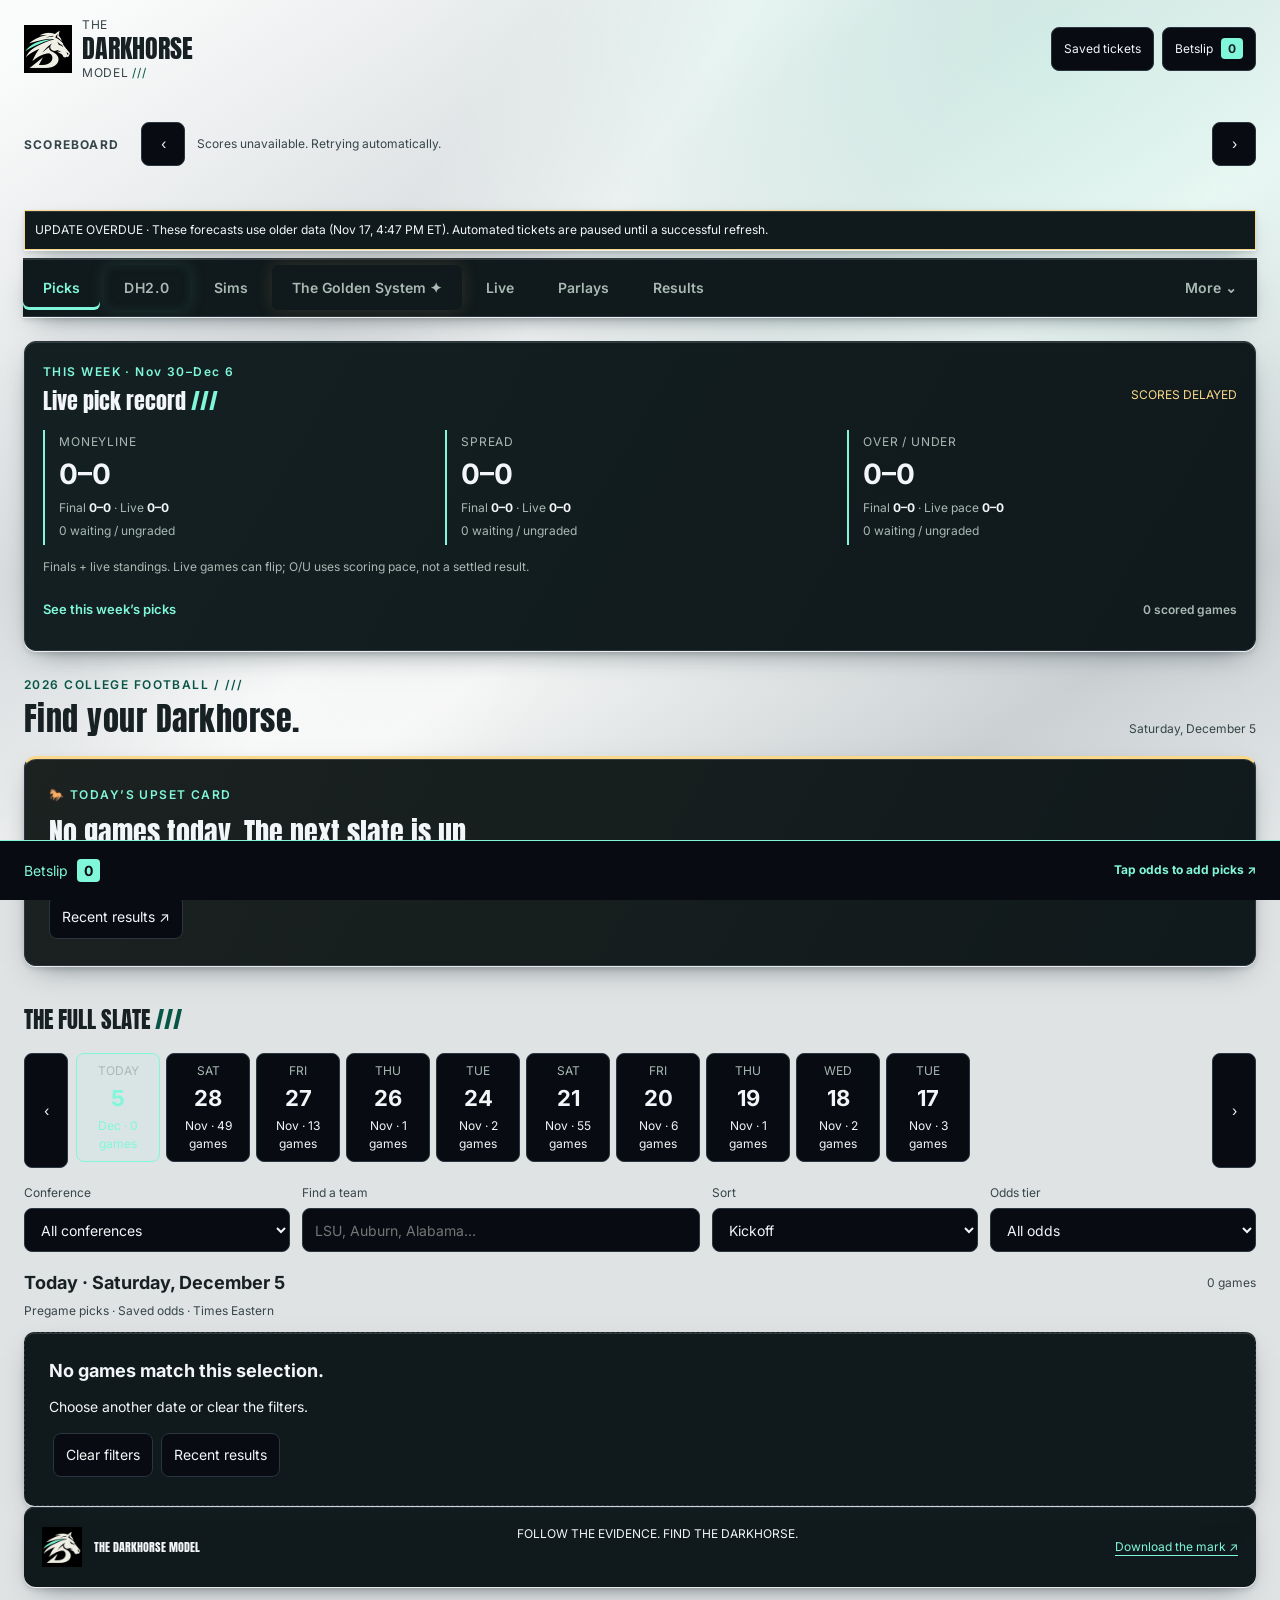
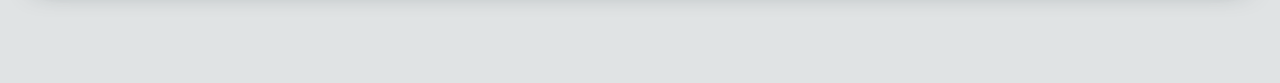
==== commit 6763bafd: "Give Darkhorse a silver background with readable contrast" ====
--- a/index.html
+++ b/index.html
@@ -1,5 +1,5 @@
 <!doctype html><html lang="en"><head><meta charset="utf-8"><meta name="viewport" content="width=device-width,initial-scale=1"><title>The Darkhorse Model — College football intelligence</title><meta name="description" content="Real college football data, matchup forecasts, upset signals and transparent historical testing."><link rel="preload" href="assets/fonts/font-3.woff2" as="font" type="font/woff2" crossorigin><link rel="preload" href="assets/fonts/anton.woff2" as="font" type="font/woff2" crossorigin><link rel="stylesheet" href="fonts.css?v=20261108-redesign2"><link rel="stylesheet" href="style.css?v=20261108-redesign2"><link rel="stylesheet" href="seabiscuit.css?v=20261108-redesign2"><link rel="stylesheet" href="darkhorse-brand.css?v=20261108-redesign2"><link rel="icon" type="image/webp" href="assets/darkhorse-mark-96.webp"><meta name="theme-color" content="#090e0d"><link rel="stylesheet" href="matchup-brief.css?v=20261108-redesign2"><link rel="stylesheet" href="team-rankings.css?v=20261108-redesign2"><link rel="stylesheet" href="started-games.css?v=20261108-redesign2"><link rel="stylesheet" href="live-record.css?v=20261114-record1"><link rel="stylesheet" href="gameday.css?v=20261115-dh20"><link rel="canonical" href="https://darkhorsecfb.com/">
-<meta property="og:type" content="website"><meta property="og:title" content="The Darkhorse Model | College Football Picks"><meta property="og:description" content="Outright underdogs. Real evidence. Explore model picks, Seabiscuit plays and matchup research."><meta property="og:url" content="https://darkhorsecfb.com/"><meta property="og:image" content="https://darkhorsecfb.com/assets/darkhorse-social-1200x630.png"><meta property="og:image:width" content="1200"><meta property="og:image:height" content="630"><meta name="twitter:card" content="summary_large_image"><meta name="twitter:site" content="@darkhorsecfb"><meta name="twitter:title" content="The Darkhorse Model"><meta name="twitter:description" content="Follow the evidence. Find the Darkhorse."><meta name="twitter:image" content="https://darkhorsecfb.com/assets/darkhorse-social-1200x630.png"></head><body class="gameday boot"><a class="brand-skip" href="#mainNavigation">Skip to the picks</a>
+<meta property="og:type" content="website"><meta property="og:title" content="The Darkhorse Model | College Football Picks"><meta property="og:description" content="Outright underdogs. Real evidence. Explore model picks, Seabiscuit plays and matchup research."><meta property="og:url" content="https://darkhorsecfb.com/"><meta property="og:image" content="https://darkhorsecfb.com/assets/darkhorse-social-1200x630.png"><meta property="og:image:width" content="1200"><meta property="og:image:height" content="630"><meta name="twitter:card" content="summary_large_image"><meta name="twitter:site" content="@darkhorsecfb"><meta name="twitter:title" content="The Darkhorse Model"><meta name="twitter:description" content="Follow the evidence. Find the Darkhorse."><meta name="twitter:image" content="https://darkhorsecfb.com/assets/darkhorse-social-1200x630.png"><link rel="stylesheet" href="silver.css?v=1"></head><body class="gameday boot"><a class="brand-skip" href="#mainNavigation">Skip to the picks</a>
 <header class="darkhorse-header">
 <div class="masthead-foot"><span>INDEPENDENT COLLEGE FOOTBALL INTELLIGENCE</span><span class="status">CHECKING DATA UPDATE</span></div>
 <a class="dh-brand" href="#" aria-label="The Darkhorse Model home"><img src="assets/darkhorse-mark-96.webp" alt="" width="48" height="48"><span class="brand-lockup"><small>THE</small><strong>DARKHORSE</strong><small>MODEL <i aria-hidden="true">///</i></small></span></a>
--- a/silver.css
+++ b/silver.css
@@ -0,0 +1,59 @@
+/* The light stage is separate from the dark data surfaces. Keep team and market
+   colors scoped to the cards they were designed for. */
+:root {
+  --silver-ink:#172023; --silver-copy:#364549; --silver-accent:#075546;
+  --silver-panel:#10191b;
+  --silver-depth:inset 0 1px 0 #ffffff24, 0 1px 0 #ffffffc9,
+    0 3px 5px #17212622, 0 11px 28px -14px #182c31af;
+}
+html {background:#dce0e1}
+body, body.gameday {
+  min-height:100vh;
+  background-color:#e0e3e4;
+  background-image:
+    radial-gradient(ellipse at 82% 7%,#a9ffe547,transparent 42%),
+    linear-gradient(124deg,transparent 29%,#ffffff96 40%,transparent 54%),
+    linear-gradient(147deg,#fafbfb 4%,#d8dcde 34%,#f4f5f5 57%,#cbd1d3 80%,#e8ebec);
+  background-size:100% 100vh; background-attachment:fixed;
+}
+body > header,body.gameday .darkhorse-header {
+  background:transparent;color:var(--silver-ink);
+}
+body > header :is(.dh-brand,.d2-brand,.gs-brand,b,strong) {color:var(--silver-ink)}
+body > header :is(.brand-lockup,.d2-brand,.gs-brand) small {color:var(--silver-copy)}
+body > header :is(i,.brand-lockup i,.d2-brand i,.gs-brand i) {color:var(--silver-accent)}
+body > header :is(.d2-back,.gs-home),body.sim-silver > header a {
+  color:var(--silver-accent);border-color:#697976
+}
+body > header :is(button:focus-visible,a:focus-visible),
+.gd-filters :focus-visible,.gd-calendar :focus-visible {outline:3px solid var(--silver-accent);outline-offset:2px}
+.gd-ticker-label,.gameday .gd-score-empty {color:var(--silver-copy)}
+.gameday #mainNavigation,.gs-nav,.d2-nav {
+  background-color:#10191b;box-shadow:var(--silver-depth)
+}
+.gameday .gd-feature-heading h1,.gd-board-head h2,.gd-grid-head h2,
+body #loading,.sim-silver main>h1 {color:var(--silver-ink)}
+.gameday .gd-feature-heading>span,.gameday .gd-grid-head>span,
+.gameday #gdQuoteNote,.gameday .gd-filters label,.sim-silver main>p {color:var(--silver-copy)}
+.gd-feature-heading .eyebrow,.gd-board-head h2 span,.sim-silver main>.tag {color:var(--silver-accent)}
+.gameday :is(.gd-feature-card,.gd-feature-empty,.gd-card,.gd-empty,.gd-lens,.wr-panel,.sb-section,.refresh-banner.stale),
+.sim-silver .panel,.gameday main>.tab:not(#slate),
+#d2Content,#goldenContent,.gameday .brand-footer {
+  background-color:var(--silver-panel);color:var(--ink);
+  box-shadow:var(--silver-depth)
+}
+.gameday .gd-filters :is(input,select),.gameday .gd-tick {background-color:var(--bg);color:var(--ink)}
+.gameday main>.tab:not(#slate),#d2Content,#goldenContent {
+  padding:clamp(12px,1.8vw,26px);border-radius:16px
+}
+.gameday .brand-footer {padding:18px;border-radius:12px}
+body:not(.gameday)>footer {color:var(--silver-copy);border-color:#82908f}
+@media (max-width:650px) {
+  /* The diagonal sheen is static on touch devices. */
+  body,body.gameday {background-attachment:scroll;background-size:100% 1100px;background-repeat:no-repeat}
+  #d2Content,#goldenContent {margin-inline:-5px;padding:10px}
+}
+@media (forced-colors:active) {
+  body,body.gameday {background:Canvas}
+  :focus-visible {outline:2px solid Highlight!important}
+}
